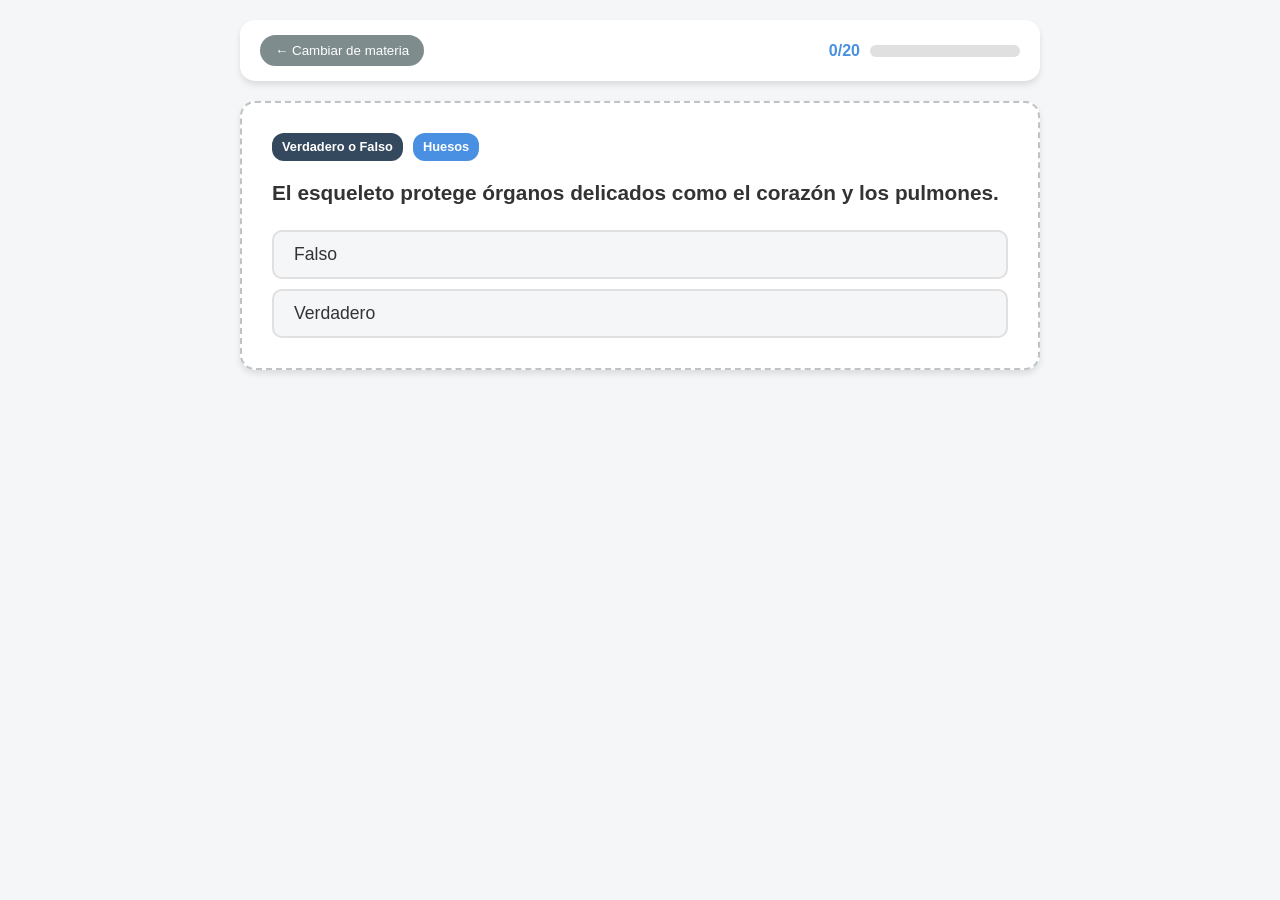
==== index.html @ 334062ec "Add anatomy questions for leg and arm bones" ====
<!DOCTYPE html>
<html lang="es" data-theme="light">
<head>
    <meta charset="UTF-8">
    <meta name="viewport" content="width=device-width, initial-scale=1.0">
    <title>Talleres TOK</title>
    <style>
        :root {
    --bg-color: #f4f6f8;
    --text-color: #333333;
    --card-bg: #ffffff;
    --primary-color: #4a90e2;
    --primary-hover: #357abd;
    --secondary-color: #7f8c8d;
    --secondary-hover: #6c7a7d;
    --correct-color: #2ecc71;
    --correct-bg: #eafaf1;
    --incorrect-color: #e74c3c;
    --incorrect-bg: #fdedec;
    --border-color: #e0e0e0;
    --border-dashed: #bdc3c7;
    --shadow: 0 4px 6px rgba(0,0,0,0.1);
    
    /* Subject Colors */
    --color-science: #27ae60;
    --color-science-bg: #e9f7ef;
    --color-english: #e67e22;
    --color-english-bg: #fdf2e9;
    
    --font-main: 'Comic Sans MS', 'Chalkboard SE', 'Fredoka One', sans-serif;
    --font-heading: 'Comic Sans MS', 'Chalkboard SE', 'Fredoka One', sans-serif;
}

@media (prefers-color-scheme: dark) {
    :root {
        --bg-color: #1e1e1e;
        --text-color: #f4f6f8;
        --card-bg: #2d2d2d;
        --border-color: #444;
        --border-dashed: #666;
        --shadow: 0 4px 6px rgba(0,0,0,0.3);
        --correct-bg: #143321;
        --incorrect-bg: #3b1715;
        --color-science-bg: #163623;
        --color-english-bg: #4a2810;
    }
}

* {
    box-sizing: border-box;
    margin: 0;
    padding: 0;
}

body {
    font-family: var(--font-main);
    background-color: var(--bg-color);
    color: var(--text-color);
    line-height: 1.6;
    display: flex;
    justify-content: center;
    padding: 20px;
    min-height: 100vh;
}

.view {
    display: none;
    width: 100%;
    max-width: 800px;
    animation: fadeIn 0.3s ease-in;
}

.view.active {
    display: block;
}

@keyframes fadeIn {
    from { opacity: 0; transform: translateY(10px); }
    to { opacity: 1; transform: translateY(0); }
}

header {
    text-align: center;
    margin-bottom: 30px;
}

h1 {
    font-family: var(--font-heading);
    color: var(--primary-color);
    font-size: 2.5rem;
    margin-bottom: 10px;
}

/* Selector View */
.subjects-grid {
    display: grid;
    grid-template-columns: repeat(auto-fit, minmax(250px, 1fr));
    gap: 20px;
}

.subject-card {
    background-color: var(--card-bg);
    border-radius: 15px;
    padding: 25px;
    text-align: center;
    box-shadow: var(--shadow);
    cursor: pointer;
    transition: transform 0.2s, box-shadow 0.2s;
    border: 3px solid transparent;
}

.subject-card:hover {
    transform: translateY(-5px);
    box-shadow: 0 8px 15px rgba(0,0,0,0.15);
}

.subject-card.science { border-color: var(--color-science); }
.subject-card.english { border-color: var(--color-english); }

.subject-card h2 { margin-bottom: 10px; }
.subject-card p { color: var(--secondary-color); font-size: 0.9rem; margin-bottom: 15px; }
.subject-card .q-count { font-weight: bold; background: var(--bg-color); padding: 5px 10px; border-radius: 20px; font-size: 0.8rem; }

/* Notebook View */
.notebook-header {
    display: flex;
    flex-wrap: wrap;
    justify-content: space-between;
    align-items: center;
    background-color: var(--card-bg);
    padding: 15px 20px;
    border-radius: 15px;
    margin-bottom: 20px;
    box-shadow: var(--shadow);
}

.btn-secondary {
    background-color: var(--secondary-color);
    color: white;
    border: none;
    padding: 8px 15px;
    border-radius: 20px;
    cursor: pointer;
    font-family: var(--font-main);
    transition: background-color 0.2s;
}

.btn-secondary:hover { background-color: var(--secondary-hover); }

.btn-primary {
    background-color: var(--primary-color);
    color: white;
    border: none;
    padding: 12px 25px;
    border-radius: 25px;
    font-size: 1.1rem;
    cursor: pointer;
    font-family: var(--font-heading);
    transition: background-color 0.2s, transform 0.1s;
    box-shadow: var(--shadow);
}
.btn-primary:hover { background-color: var(--primary-hover); transform: scale(1.05); }
.btn-primary:active { transform: scale(0.95); }
.btn-primary:disabled { opacity: 0.6; cursor: not-allowed; transform: none; }

.progress-container {
    display: flex;
    align-items: center;
    gap: 10px;
}

#progress-text {
    font-weight: bold;
    color: var(--primary-color);
}

.progress-bar-bg {
    width: 150px;
    height: 12px;
    background-color: var(--border-color);
    border-radius: 6px;
    overflow: hidden;
}

.progress-bar-fill {
    height: 100%;
    background-color: var(--primary-color);
    width: 0%;
    transition: width 0.4s ease;
}

/* Question Container */
.question-container {
    background-color: var(--card-bg);
    border-radius: 15px;
    padding: 30px;
    box-shadow: var(--shadow);
    border: 2px dashed var(--border-dashed);
    margin-bottom: 20px;
    position: relative;
}

.question-badges {
    display: flex;
    gap: 10px;
    margin-bottom: 15px;
    flex-wrap: wrap;
}

.badge {
    padding: 4px 10px;
    border-radius: 12px;
    font-size: 0.8rem;
    font-weight: bold;
}

.badge-type { background-color: #34495e; color: white; }
.badge-station { background-color: var(--primary-color); color: white; }
.badge-case { background-color: #9b59b6; color: white; border: 2px solid #8e44ad; }

.question-context {
    background-color: var(--bg-color);
    padding: 15px;
    border-radius: 10px;
    margin-bottom: 15px;
    font-style: italic;
    border-left: 4px solid #9b59b6;
}

.question-prompt {
    font-size: 1.3rem;
    font-weight: bold;
    margin-bottom: 20px;
}

/* Interactions */
.hidden { display: none !important; }

/* True/False & Multiple Choice */
.options-list {
    display: flex;
    flex-direction: column;
    gap: 10px;
}

.option-btn {
    background-color: var(--bg-color);
    border: 2px solid var(--border-color);
    padding: 12px 20px;
    border-radius: 10px;
    font-size: 1.1rem;
    font-family: var(--font-main);
    cursor: pointer;
    text-align: left;
    transition: all 0.2s;
    color: var(--text-color);
}

.option-btn:hover:not(:disabled) {
    border-color: var(--primary-color);
    background-color: var(--primary-color);
    color: white;
}

.option-btn.selected {
    border-color: var(--primary-color);
    background-color: var(--primary-color);
    color: white;
}

.option-btn.correct-reveal {
    background-color: var(--correct-color) !important;
    border-color: var(--correct-color) !important;
    color: white !important;
}

.option-btn.incorrect-reveal {
    background-color: var(--incorrect-color) !important;
    border-color: var(--incorrect-color) !important;
    color: white !important;
}

/* Match Concepts */
.match-container {
    display: flex;
    justify-content: space-between;
    gap: 20px;
    position: relative;
}
.match-svg-overlay {
    position: absolute;
    top: 0;
    left: 0;
    width: 100%;
    height: 100%;
    pointer-events: none;
    z-index: 10;
}
.match-column {
    flex: 1;
    display: flex;
    flex-direction: column;
    gap: 10px;
}
.match-item {
    background-color: var(--bg-color);
    border: 2px solid var(--border-color);
    padding: 12px;
    border-radius: 8px;
    cursor: pointer;
    text-align: center;
    transition: all 0.2s;
    user-select: none;
}
.match-item.selected {
    border-color: var(--primary-color);
    background-color: var(--primary-color);
    color: white;
}
.match-item.matched {
    background-color: var(--correct-bg);
    border-color: var(--correct-color);
    color: var(--text-color);
    opacity: 0.8;
    cursor: default;
}
.match-item.error {
    animation: shake 0.4s;
    background-color: var(--incorrect-bg);
    border-color: var(--incorrect-color);
}

@keyframes shake {
    0% { transform: translateX(0); }
    25% { transform: translateX(-5px); }
    50% { transform: translateX(5px); }
    75% { transform: translateX(-5px); }
    100% { transform: translateX(0); }
}

/* Label Picture */
.label-picture-container {
    position: relative;
    width: 100%;
    margin-bottom: 20px;
}
.label-picture-svg-wrapper {
    position: relative;
    width: 100%;
}
.label-picture-svg-wrapper svg {
    width: 100%;
    height: auto;
    display: block;
}
.label-word-bank {
    display: flex;
    flex-wrap: wrap;
    gap: 10px;
    margin-bottom: 15px;
    justify-content: center;
}
.word-chip {
    background-color: var(--primary-color);
    color: white;
    padding: 5px 15px;
    border-radius: 20px;
    cursor: pointer;
    font-weight: bold;
    user-select: none;
}
.word-chip.selected {
    background-color: #f1c40f;
    color: #333;
}
.word-chip.used {
    opacity: 0.4;
    cursor: default;
    background-color: var(--secondary-color);
}
.dropzone {
    position: absolute;
    background-color: rgba(255, 255, 255, 0.9);
    border: 2px dashed var(--primary-color);
    border-radius: 8px;
    padding: 2px 5px;
    text-align: center;
    min-width: 80px;
    min-height: 30px;
    display: flex;
    align-items: center;
    justify-content: center;
    cursor: pointer;
    font-weight: bold;
    color: var(--text-color);
    transform: translate(-50%, -50%);
    box-shadow: 0 2px 4px rgba(0,0,0,0.2);
}
.dropzone.filled {
    border-style: solid;
    background-color: var(--card-bg);
}
.dropzone.correct {
    border-color: var(--correct-color);
    background-color: var(--correct-bg);
}
.dropzone.incorrect {
    border-color: var(--incorrect-color);
    background-color: var(--incorrect-bg);
}

/* Open Question */
.open-textarea {
    width: 100%;
    height: 100px;
    padding: 15px;
    border-radius: 10px;
    border: 2px solid var(--border-color);
    font-family: var(--font-main);
    font-size: 1rem;
    resize: vertical;
    background-color: var(--bg-color);
    color: var(--text-color);
}
.open-textarea:focus {
    outline: none;
    border-color: var(--primary-color);
}

/* Order Words */
.order-words-container {
    display: flex;
    flex-direction: column;
    gap: 20px;
}
.order-slots-wrap {
    display: flex;
    flex-wrap: wrap;
    gap: 10px;
    padding: 20px;
    background-color: rgba(0,0,0,0.05);
    border-radius: 10px;
    min-height: 80px;
    align-items: center;
}
.order-slot {
    border-bottom: 2px solid var(--text-color);
    min-width: 60px;
    height: 40px;
    display: flex;
    align-items: center;
    justify-content: center;
    padding: 0 10px;
    font-size: 1.2rem;
    font-weight: bold;
    cursor: pointer;
    color: var(--primary-color);
    transition: all 0.2s;
}
.order-slot:hover {
    background-color: rgba(255,255,255,0.5);
    border-radius: 5px;
}
.order-slot.filled {
    border-bottom: 2px solid transparent;
    background-color: var(--primary-color);
    color: white;
    border-radius: 20px;
}
.order-bank-wrap {
    display: flex;
    flex-wrap: wrap;
    gap: 10px;
    justify-content: center;
}
.bank-chip {
    font-size: 1.1rem;
    padding: 8px 15px;
}

/* Solution Area */
.question-footer {
    display: flex;
    flex-direction: column;
    align-items: center;
    gap: 15px;
}
.nav-buttons {
    display: flex;
    flex-direction: row;
    gap: 15px;
    justify-content: center;
    width: 100%;
}

.solution-area {
    width: 100%;
    padding: 20px;
    border-radius: 10px;
    text-align: center;
    animation: fadeIn 0.3s ease-in;
}

.solution-area.correct {
    background-color: var(--correct-bg);
    border: 2px solid var(--correct-color);
}

.solution-area.incorrect {
    background-color: var(--incorrect-bg);
    border: 2px solid var(--incorrect-color);
}

.solution-area.neutral {
    background-color: var(--bg-color);
    border: 2px solid var(--primary-color);
}

.solution-status {
    font-size: 1.5rem;
    font-weight: bold;
    margin-bottom: 10px;
}
.solution-status.status-correct { color: var(--correct-color); }
.solution-status.status-incorrect { color: var(--incorrect-color); }
.solution-status.status-neutral { color: var(--primary-color); }

/* Diploma */
#view-diploma {
    position: relative;
    overflow: hidden;
}
#confetti-canvas {
    position: fixed;
    top: 0;
    left: 0;
    width: 100%;
    height: 100%;
    pointer-events: none;
    z-index: 10;
}
.diploma-card {
    background-color: var(--card-bg);
    border: 8px solid var(--primary-color);
    border-radius: 20px;
    padding: 40px;
    text-align: center;
    box-shadow: var(--shadow);
    position: relative;
    z-index: 20;
}
.diploma-certificate {
    background-color: var(--bg-color);
    border: 2px dashed var(--border-dashed);
    padding: 30px;
    margin: 30px 0;
    border-radius: 10px;
    position: relative;
}
.input-group {
    margin: 20px 0;
}
.input-group label {
    display: block;
    margin-bottom: 10px;
    font-weight: bold;
}
.input-group input {
    font-family: 'Comic Sans MS', cursive;
    font-size: 1.5rem;
    text-align: center;
    border: none;
    border-bottom: 2px solid var(--primary-color);
    background: transparent;
    color: var(--text-color);
    width: 80%;
    outline: none;
}
.stamp {
    position: absolute;
    bottom: -15px;
    right: -15px;
    width: 80px;
    height: 80px;
    background-color: #e74c3c;
    color: white;
    border-radius: 50%;
    display: flex;
    align-items: center;
    justify-content: center;
    font-weight: bold;
    font-size: 1.5rem;
    transform: rotate(-15deg);
    border: 4px dashed white;
    box-shadow: 2px 2px 5px rgba(0,0,0,0.2);
}

    </style>
</head>
<body>
    <!-- Selector de materia -->
    <div id="view-selector" class="view active">
        <header>
            <h1>Talleres TOK</h1>
            <p>¡Elige una aventura para repasar!</p>
        </header>
        <main class="subjects-grid" id="subjects-container">
            <!-- Renderizado dinámicamente -->
        </main>
    </div>

    <!-- Cuaderno de preguntas -->
    <div id="view-notebook" class="view hidden">
        <header class="notebook-header">
            <button id="btn-back" class="btn-secondary">← Cambiar de materia</button>
            <div class="progress-container">
                <span id="progress-text">0/0</span>
                <div class="progress-bar-bg">
                    <div id="progress-bar-fill" class="progress-bar-fill"></div>
                </div>
            </div>
        </header>
        <main id="question-container" class="question-container">
            <!-- La pregunta actual se renderiza aquí -->
        </main>
        <footer id="question-footer" class="question-footer">
            <button id="btn-solution" class="btn-primary hidden">Ver solución</button>
            <div id="solution-area" class="solution-area hidden"></div>
            <div class="nav-buttons">
                <button id="btn-prev" class="btn-primary hidden">← Atrás</button>
                <button id="btn-next" class="btn-primary hidden">Siguiente pregunta →</button>
            </div>
        </footer>
    </div>

    <!-- Diploma Final -->
    <div id="view-diploma" class="view hidden">
        <canvas id="confetti-canvas"></canvas>
        <div class="diploma-card">
            <h1 id="diploma-title">¡Misión Cumplida!</h1>
            <p id="diploma-text">Has completado todas las preguntas de esta materia.</p>
            <div class="diploma-certificate">
                <h2 id="diploma-subject">Materia</h2>
                <div class="input-group">
                    <label id="diploma-name-label" for="student-name">Nombre del explorador/a:</label>
                    <input type="text" id="student-name" placeholder="Escribe tu nombre aquí">
                </div>
                <div class="stamp">
                    <span>TOK</span>
                </div>
            </div>
            <button id="btn-back-diploma" class="btn-secondary">← Cambiar de materia</button>
        </div>
    </div>

    <script>
        const QUESTIONS_ALL = [
  {
    "id": "sci_1",
    "subject": "science",
    "station": "Huesos",
    "type": "true_false",
    "context": "Camilo se cayó de su bicicleta, pero gracias a que usaba casco, protegió su cabeza. Su médico le dijo que dentro de la cabeza hay un conjunto de huesos muy importantes.",
    "prompt": "El cráneo es la parte del esqueleto que protege el cerebro.",
    "options": [
      "Verdadero",
      "Falso"
    ],
    "correctAnswer": "Verdadero",
    "explain": "El cráneo es como una caja dura formada por huesos planos que cuida nuestro cerebro."
  },
  {
    "id": "sci_2",
    "subject": "science",
    "station": "Huesos",
    "type": "true_false",
    "context": null,
    "prompt": "El esqueleto de un niño de 7 años es muy blando y no tiene huesos.",
    "options": [
      "Verdadero",
      "Falso"
    ],
    "correctAnswer": "Falso",
    "explain": "Todos tenemos un esqueleto formado por muchos huesos, ¡incluso desde que nacemos!"
  },
  {
    "id": "sci_3",
    "subject": "science",
    "station": "Articulaciones",
    "type": "multiple",
    "context": "Laura está bailando ballet. Levanta sus brazos y dobla sus rodillas con mucha facilidad para dar un gran salto.",
    "prompt": "¿Qué partes del cuerpo le permiten a Laura doblar sus rodillas y codos?",
    "options": [
      "Los músculos",
      "Las articulaciones",
      "El cráneo"
    ],
    "correctAnswer": "Las articulaciones",
    "explain": "Las articulaciones son las zonas donde se unen los huesos y nos permiten doblar partes del cuerpo."
  },
  {
    "id": "sci_4",
    "subject": "science",
    "station": "Músculos",
    "type": "multiple",
    "context": null,
    "prompt": "¿Qué son los músculos?",
    "options": [
      "Partes duras y rígidas que sostienen el cuerpo",
      "Órganos blandos y elásticos que se contraen y relajan para mover el cuerpo",
      "Líquidos que viajan por nuestras venas"
    ],
    "correctAnswer": "Órganos blandos y elásticos que se contraen y relajan para mover el cuerpo",
    "explain": "Los músculos son como bandas elásticas que jalan los huesos para que podamos movernos."
  },
  {
    "id": "sci_5",
    "subject": "science",
    "station": "Músculos",
    "type": "true_false",
    "context": "Andrés está sonriendo porque es su cumpleaños. Su profesora le dice que está usando muchos músculos al sonreír.",
    "prompt": "No tenemos músculos en la cara, solo tenemos huesos.",
    "options": [
      "Verdadero",
      "Falso"
    ],
    "correctAnswer": "Falso",
    "explain": "¡Tenemos muchos músculos en la cara! Nos permiten sonreír, masticar, guiñar un ojo y hacer muecas."
  },
  {
    "id": "sci_6",
    "subject": "science",
    "station": "Huesos",
    "type": "multiple",
    "context": "Para el desayuno, Sofía toma un gran vaso de leche y come un poco de queso. Su mamá le dice que esto es excelente para crecer.",
    "prompt": "¿Qué mineral que está en la leche y el queso ayuda a mantener los huesos fuertes y duros?",
    "options": [
      "El hierro",
      "El calcio",
      "El azúcar"
    ],
    "correctAnswer": "El calcio",
    "explain": "El calcio es un mineral esencial que hace que nuestros huesos sean duros y resistentes."
  },
  {
    "id": "sci_7",
    "subject": "science",
    "station": "Articulaciones",
    "type": "match",
    "context": null,
    "prompt": "Relaciona cada tipo de articulación con su movimiento.",
    "pairs": [
      {
        "id": "p1",
        "left": "Articulaciones móviles",
        "right": "Permiten mucho movimiento (hombro, rodilla)"
      },
      {
        "id": "p2",
        "left": "Articulaciones semimóviles",
        "right": "Permiten poco movimiento (columna vertebral)"
      },
      {
        "id": "p3",
        "left": "Articulaciones fijas",
        "right": "No permiten ningún movimiento (cráneo)"
      }
    ],
    "explain": "Hay 3 tipos de articulaciones: las móviles se mueven mucho, las semimóviles un poco, y las fijas nada."
  },
  {
    "id": "sci_8",
    "subject": "science",
    "station": "Huesos",
    "type": "open",
    "context": "Imagina que el cuerpo humano no tuviera huesos, ¡como si fueras una lombriz gigante!",
    "prompt": "¿Qué nos pasaría si no tuviéramos un sistema óseo (esqueleto)?",
    "explain": "No podríamos sostenernos de pie, no podríamos caminar ni correr, y seríamos como una masa blanda en el suelo. Además, nuestros órganos (como el corazón y cerebro) estarían desprotegidos."
  },
  {
    "id": "sci_9",
    "subject": "science",
    "station": "Músculos",
    "type": "match",
    "context": null,
    "prompt": "Une el tipo de movimiento con su definición.",
    "pairs": [
      {
        "id": "m1",
        "left": "Movimiento voluntario",
        "right": "Se mueve cuando tú decides hacerlo (ej. patear un balón)"
      },
      {
        "id": "m2",
        "left": "Movimiento involuntario",
        "right": "Se mueve solo, sin que tú lo pienses (ej. el corazón latiendo)"
      }
    ],
    "explain": "Controlamos los movimientos voluntarios (como correr), pero nuestro cuerpo controla los involuntarios automáticamente (como la digestión)."
  },
  {
    "id": "sci_10",
    "subject": "science",
    "station": "Anatomía",
    "type": "label",
    "context": "El profesor de ciencias le dio a Mateo un mapa del esqueleto para estudiar.",
    "prompt": "Etiqueta las partes importantes del cuerpo.",
    "svg": "<svg viewBox=\"0 0 200 300\" xmlns=\"http://www.w3.org/2000/svg\" style=\"background:#fff; border-radius:10px; max-height:400px; display:block; margin:auto;\">\n      <!-- Skull -->\n      <path d=\"M 100 20 C 70 20, 70 60, 85 70 C 85 85, 115 85, 115 70 C 130 60, 130 20, 100 20 Z\" fill=\"#ecf0f1\" stroke=\"#bdc3c7\" stroke-width=\"3\"/>\n      <!-- Eyes & nose -->\n      <circle cx=\"90\" cy=\"50\" r=\"6\" fill=\"#34495e\"/>\n      <circle cx=\"110\" cy=\"50\" r=\"6\" fill=\"#34495e\"/>\n      <path d=\"M 100 60 L 98 65 L 102 65 Z\" fill=\"#34495e\"/>\n      <!-- Smile -->\n      <path d=\"M 90 75 Q 100 80 110 75\" stroke=\"#34495e\" stroke-width=\"2\" fill=\"none\"/>\n      \n      <!-- Spine -->\n      <line x1=\"100\" y1=\"85\" x2=\"100\" y2=\"160\" stroke=\"#ecf0f1\" stroke-width=\"8\" stroke-linecap=\"round\"/>\n      \n      <!-- Ribs -->\n      <path d=\"M 100 100 C 70 100, 60 115, 60 125 C 60 130, 80 135, 100 130\" stroke=\"#ecf0f1\" stroke-width=\"5\" fill=\"none\" stroke-linecap=\"round\"/>\n      <path d=\"M 100 100 C 130 100, 140 115, 140 125 C 140 130, 120 135, 100 130\" stroke=\"#ecf0f1\" stroke-width=\"5\" fill=\"none\" stroke-linecap=\"round\"/>\n      <path d=\"M 100 115 C 75 115, 65 125, 65 135 C 65 140, 80 145, 100 140\" stroke=\"#ecf0f1\" stroke-width=\"5\" fill=\"none\" stroke-linecap=\"round\"/>\n      <path d=\"M 100 115 C 125 115, 135 125, 135 135 C 135 140, 120 145, 100 140\" stroke=\"#ecf0f1\" stroke-width=\"5\" fill=\"none\" stroke-linecap=\"round\"/>\n      \n      <!-- Pelvis -->\n      <path d=\"M 85 160 C 70 160, 70 180, 85 180 L 115 180 C 130 180, 130 160, 115 160 Z\" fill=\"#ecf0f1\" stroke=\"#bdc3c7\" stroke-width=\"3\"/>\n      \n      <!-- Left Arm -->\n      <circle cx=\"75\" cy=\"95\" r=\"7\" fill=\"#ecf0f1\"/> \n      <line x1=\"75\" y1=\"95\" x2=\"40\" y2=\"130\" stroke=\"#ecf0f1\" stroke-width=\"6\" stroke-linecap=\"round\"/> \n      <circle cx=\"40\" cy=\"130\" r=\"5\" fill=\"#ecf0f1\"/> \n      <line x1=\"40\" y1=\"130\" x2=\"30\" y2=\"170\" stroke=\"#ecf0f1\" stroke-width=\"5\" stroke-linecap=\"round\"/> \n      <circle cx=\"30\" cy=\"170\" r=\"4\" fill=\"#ecf0f1\"/> \n      <path d=\"M 30 170 L 20 185 M 30 170 L 30 188 M 30 170 L 40 185\" stroke=\"#ecf0f1\" stroke-width=\"3\" stroke-linecap=\"round\"/> \n\n      <!-- Right Arm -->\n      <circle cx=\"125\" cy=\"95\" r=\"7\" fill=\"#ecf0f1\"/>\n      <line x1=\"125\" y1=\"95\" x2=\"160\" y2=\"130\" stroke=\"#ecf0f1\" stroke-width=\"6\" stroke-linecap=\"round\"/>\n      <circle cx=\"160\" cy=\"130\" r=\"5\" fill=\"#ecf0f1\"/>\n      <line x1=\"160\" y1=\"130\" x2=\"170\" y2=\"170\" stroke=\"#ecf0f1\" stroke-width=\"5\" stroke-linecap=\"round\"/>\n      <circle cx=\"170\" cy=\"170\" r=\"4\" fill=\"#ecf0f1\"/>\n      <path d=\"M 170 170 L 160 185 M 170 170 L 170 188 M 170 170 L 180 185\" stroke=\"#ecf0f1\" stroke-width=\"3\" stroke-linecap=\"round\"/>\n      \n      <!-- Left Leg -->\n      <circle cx=\"90\" cy=\"175\" r=\"8\" fill=\"#ecf0f1\"/>\n      <line x1=\"90\" y1=\"175\" x2=\"70\" y2=\"230\" stroke=\"#ecf0f1\" stroke-width=\"8\" stroke-linecap=\"round\"/> \n      <circle cx=\"70\" cy=\"230\" r=\"7\" fill=\"#ecf0f1\"/> \n      <line x1=\"70\" y1=\"230\" x2=\"60\" y2=\"280\" stroke=\"#ecf0f1\" stroke-width=\"6\" stroke-linecap=\"round\"/>\n      <path d=\"M 60 280 L 40 285\" stroke=\"#ecf0f1\" stroke-width=\"8\" stroke-linecap=\"round\"/> \n      \n      <!-- Right Leg -->\n      <circle cx=\"110\" cy=\"175\" r=\"8\" fill=\"#ecf0f1\"/>\n      <line x1=\"110\" y1=\"175\" x2=\"130\" y2=\"230\" stroke=\"#ecf0f1\" stroke-width=\"8\" stroke-linecap=\"round\"/>\n      <circle cx=\"130\" cy=\"230\" r=\"7\" fill=\"#ecf0f1\"/>\n      <line x1=\"130\" y1=\"230\" x2=\"140\" y2=\"280\" stroke=\"#ecf0f1\" stroke-width=\"6\" stroke-linecap=\"round\"/>\n      <path d=\"M 140 280 L 160 285\" stroke=\"#ecf0f1\" stroke-width=\"8\" stroke-linecap=\"round\"/>\n\n      <!-- Pointers -->\n      <circle cx=\"100\" cy=\"35\" r=\"4\" fill=\"#e74c3c\"/>\n      <line x1=\"100\" y1=\"35\" x2=\"50\" y2=\"40\" stroke=\"#e74c3c\" stroke-width=\"2\" stroke-dasharray=\"4\"/>\n      \n      <circle cx=\"55\" cy=\"115\" r=\"4\" fill=\"#e74c3c\"/>\n      <line x1=\"55\" y1=\"115\" x2=\"40\" y2=\"95\" stroke=\"#e74c3c\" stroke-width=\"2\" stroke-dasharray=\"4\"/>\n      \n      <circle cx=\"120\" cy=\"205\" r=\"4\" fill=\"#e74c3c\"/>\n      <line x1=\"120\" y1=\"205\" x2=\"170\" y2=\"205\" stroke=\"#e74c3c\" stroke-width=\"2\" stroke-dasharray=\"4\"/>\n    </svg>",
    "labels": [
      {
        "word": "Cráneo",
        "x": 25,
        "y": 13.3
      },
      {
        "word": "Brazo",
        "x": 20,
        "y": 31.6
      },
      {
        "word": "Pierna",
        "x": 85,
        "y": 68.3
      }
    ],
    "explain": "El cráneo está en la cabeza, el brazo sale del hombro, y la pierna soporta nuestro peso al caminar."
  },
  {
    "id": "sci_11",
    "subject": "science",
    "station": "Músculos",
    "type": "true_false",
    "context": null,
    "prompt": "Los músculos no necesitan descansar, puedes correr por días sin detenerte.",
    "options": [
      "Verdadero",
      "Falso"
    ],
    "correctAnswer": "Falso",
    "explain": "¡Falso! Los músculos se cansan y necesitan descanso y buen alimento para recuperarse."
  },
  {
    "id": "sci_12",
    "subject": "science",
    "station": "Músculos",
    "type": "multiple",
    "context": "Cuando levantas una caja pesada, sientes que tu brazo se pone duro y fuerte.",
    "prompt": "¿Qué le pasa a tu músculo (el bíceps) cuando doblas el brazo para levantar algo?",
    "options": [
      "Se rompe",
      "Se relaja y se alarga",
      "Se contrae y se hace más corto y grueso"
    ],
    "correctAnswer": "Se contrae y se hace más corto y grueso",
    "explain": "Para hacer fuerza, el músculo se contrae (se acorta y se infla), jalando el hueso."
  },
  {
    "id": "sci_13",
    "subject": "science",
    "station": "Cuidado",
    "type": "multiple",
    "context": "Tomás quiere tener huesos y músculos muy fuertes para jugar al fútbol.",
    "prompt": "¿Cuál de estos hábitos NO ayuda a cuidar sus músculos y huesos?",
    "options": [
      "Hacer ejercicio regularmente",
      "Dormir pocas horas y comer muchos dulces",
      "Mantener una buena postura al sentarse"
    ],
    "correctAnswer": "Dormir pocas horas y comer muchos dulces",
    "explain": "Para cuidarnos, necesitamos dormir bien, comer sano, hacer ejercicio y tener buena postura."
  },
  {
    "id": "sci_14",
    "subject": "science",
    "station": "Huesos",
    "type": "true_false",
    "context": null,
    "prompt": "El esqueleto protege órganos delicados como el corazón y los pulmones.",
    "options": [
      "Verdadero",
      "Falso"
    ],
    "correctAnswer": "Verdadero",
    "explain": "Las costillas actúan como un escudo protector para el corazón y los pulmones."
  },
  {
    "id": "sci_15",
    "subject": "science",
    "station": "Músculos",
    "type": "true_false",
    "context": "Diana está respirando mientras duerme pacíficamente en su cama.",
    "prompt": "La respiración es un movimiento involuntario controlado por músculos que se mueven solos.",
    "options": [
      "Verdadero",
      "Falso"
    ],
    "correctAnswer": "Verdadero",
    "explain": "Respirar y el latido del corazón son movimientos involuntarios; suceden sin que lo pienses."
  },
  {
    "id": "sci_16",
    "subject": "science",
    "station": "Huesos",
    "type": "multiple",
    "context": null,
    "prompt": "¿Cómo se llama el conjunto de todos los huesos del cuerpo?",
    "options": [
      "Sistema Muscular",
      "El cráneo",
      "Sistema Óseo o Esqueleto"
    ],
    "correctAnswer": "Sistema Óseo o Esqueleto",
    "explain": "El conjunto de todos los huesos se llama Sistema Óseo."
  },
  {
    "id": "sci_17",
    "subject": "science",
    "station": "Articulaciones",
    "type": "multiple",
    "context": "María intentó doblar su brazo al revés pero no pudo.",
    "prompt": "¿Por qué el codo solo se dobla hacia un lado?",
    "options": [
      "Porque no tiene huesos",
      "Porque la articulación del codo es como una bisagra que limita el movimiento",
      "Porque los músculos están dormidos"
    ],
    "correctAnswer": "Porque la articulación del codo es como una bisagra que limita el movimiento",
    "explain": "Algunas articulaciones, como el codo y la rodilla, funcionan como bisagras que solo abren y cierran en una dirección."
  },
  {
    "id": "sci_18",
    "subject": "science",
    "station": "Músculos",
    "type": "open",
    "context": "Después de hacer mucho ejercicio en clase de educación física, los niños sintieron dolor en las piernas.",
    "prompt": "¿Qué deben hacer para que sus músculos se recuperen?",
    "explain": "Deben descansar, tomar mucha agua, estirar suavemente y comer alimentos nutritivos."
  },
  {
    "id": "sci_19",
    "subject": "science",
    "station": "Anatomía",
    "type": "match",
    "context": null,
    "prompt": "Une el hueso con la parte del cuerpo donde se encuentra.",
    "pairs": [
      {
        "id": "h1",
        "left": "Cráneo",
        "right": "Cabeza"
      },
      {
        "id": "h2",
        "left": "Costillas",
        "right": "Pecho/Tórax"
      },
      {
        "id": "h3",
        "left": "Fémur",
        "right": "Pierna"
      }
    ],
    "explain": "El cráneo está en la cabeza, las costillas en el pecho, y el fémur es el hueso largo de la pierna."
  },
  {
    "id": "sci_20",
    "subject": "science",
    "station": "Músculos",
    "type": "true_false",
    "context": null,
    "prompt": "Para que un hueso se mueva, un músculo tiene que jalarlo.",
    "options": [
      "Verdadero",
      "Falso"
    ],
    "correctAnswer": "Verdadero",
    "explain": "¡Exacto! Los músculos tiran de los huesos para moverlos, pero nunca los empujan."
  },
  {
    "id": "sci_add_1",
    "subject": "science",
    "station": "Huesos",
    "type": "multiple",
    "context": "El cráneo es como un rompecabezas formado por varios huesos que se unen fuertemente para proteger nuestro cerebro.",
    "prompt": "¿Cuáles de los siguientes son huesos que forman el cráneo?",
    "options": [
      "Temporal, occipital, parietal, frontal y esfenoides.",
      "Fémur, tibia, peroné y húmero.",
      "Costillas, esternón, vértebras y clavícula."
    ],
    "correctAnswer": "Temporal, occipital, parietal, frontal y esfenoides.",
    "explain": "¡Muy bien! Estos huesos tienen nombres especiales y juntos forman la resistente bóveda de la cabeza."
  },
  {
    "id": "sci_add_2",
    "subject": "science",
    "station": "Huesos",
    "type": "multiple",
    "context": "El cuerpo humano tiene huesos de muchos tamaños. ¡Hay uno que es tan pequeño como un granito de arroz y está súper escondido!",
    "prompt": "¿Cuál es el hueso más pequeño del cuerpo humano y dónde se encuentra?",
    "options": [
      "El estribo, que está dentro del oído.",
      "La falange, que está en la punta del dedo.",
      "La rótula, que está en la rodilla."
    ],
    "correctAnswer": "El estribo, que está dentro del oído.",
    "explain": "¡Correcto! El estribo está en el oído medio y ayuda a que podamos escuchar los sonidos. Mide solo unos 3 milímetros."
  },
  {
    "id": "sci_add_3",
    "subject": "science",
    "station": "Cartílagos",
    "type": "multiple",
    "context": "Tócate la punta de la nariz o la parte de arriba de tu oreja. Verás que son flexibles y se pueden doblar un poco, no son tan duros como el hueso de tu brazo.",
    "prompt": "¿Qué nombre recibe este material flexible del que están hechas la nariz y las orejas?",
    "options": [
      "Cartílago",
      "Hueso blando",
      "Músculo elástico"
    ],
    "correctAnswer": "Cartílago",
    "explain": "El cartílago es un tejido muy resistente pero flexible. También está en nuestras articulaciones para que los huesos no raspen entre sí."
  },
  {
    "id": "sci_add_4",
    "subject": "science",
    "station": "Huesos",
    "type": "true_false",
    "context": "Cuando nacemos somos muy pequeñitos, pero tenemos muchísimos huesos (cerca de 300).",
    "prompt": "A medida que crecemos para ser adultos, algunos huesos se unen, por lo que un adulto termina teniendo menos huesos (solo 206).",
    "options": [
      "Verdadero",
      "Falso"
    ],
    "correctAnswer": "Verdadero",
    "explain": "¡Verdadero! Los bebés tienen muchos huesitos separados por cartílago que luego se fusionan (se pegan) mientras crecemos."
  },
  {
    "id": "sci_add_5",
    "subject": "science",
    "station": "Huesos",
    "type": "multiple",
    "context": "En nuestra pierna, debajo de la rodilla, tenemos dos huesos largos que trabajan en equipo.",
    "prompt": "¿Cómo se llaman estos dos huesos y cómo están ubicados?",
    "options": [
      "La tibia es el hueso interno (la canilla) y el peroné es el externo.",
      "El fémur es el hueso interno y el radio es el externo.",
      "El húmero es el hueso interno y la costilla es el externo."
    ],
    "correctAnswer": "La tibia es el hueso interno (la canilla) y el peroné es el externo.",
    "explain": "¡Muy bien! La tibia es el hueso más grueso que puedes sentir en la parte de adelante de tu pierna (canilla)."
  },
  {
    "id": "sci_add_6",
    "subject": "science",
    "station": "Huesos",
    "type": "multiple",
    "context": "En nuestro antebrazo, entre el codo y la muñeca, también tenemos dos huesos que nos permiten girar la mano.",
    "prompt": "¿Cómo podemos saber cuál es el radio y cuál es el cúbito (o ulna)?",
    "options": [
      "El radio está del lado del dedo pulgar y el cúbito está del lado del dedo meñique.",
      "El radio está cerca del hombro y el cúbito está en la espalda.",
      "El radio es el hueso más pequeño del pie y el cúbito es el más grande."
    ],
    "correctAnswer": "El radio está del lado del dedo pulgar y el cúbito está del lado del dedo meñique.",
    "explain": "¡Exacto! Un truco muy divertido para recordarlo es imaginar que tu dedo pulgar es la 'antena' de un radio."
  },
  {
    "id": "sci_21",
    "subject": "science",
    "station": "Músculos",
    "type": "label",
    "context": "El entrenador de atletismo le mostró a Susana un dibujo para explicarle qué músculos usa al correr.",
    "prompt": "Etiqueta los músculos en el dibujo.",
    "svg": "<svg viewBox=\"0 0 200 300\" xmlns=\"http://www.w3.org/2000/svg\" style=\"background:#fff; border-radius:10px; max-height:400px; display:block; margin:auto;\">\n      <!-- Runner Profile -->\n      <!-- Head -->\n      <circle cx=\"120\" cy=\"40\" r=\"20\" fill=\"#f5cba7\"/>\n      <path d=\"M 110 20 C 130 10, 150 30, 130 50 Z\" fill=\"#2c3e50\"/>\n\n      <!-- Torso (Showing abs area) -->\n      <path d=\"M 110 60 C 130 60, 140 100, 130 130 C 100 130, 90 100, 100 60 Z\" fill=\"#f5cba7\"/>\n      <!-- Abs details -->\n      <rect x=\"110\" y=\"80\" width=\"12\" height=\"8\" rx=\"2\" fill=\"#e67e22\" opacity=\"0.5\"/>\n      <rect x=\"110\" y=\"90\" width=\"12\" height=\"8\" rx=\"2\" fill=\"#e67e22\" opacity=\"0.5\"/>\n      <rect x=\"110\" y=\"100\" width=\"12\" height=\"8\" rx=\"2\" fill=\"#e67e22\" opacity=\"0.5\"/>\n      <rect x=\"110\" y=\"110\" width=\"12\" height=\"8\" rx=\"2\" fill=\"#e67e22\" opacity=\"0.5\"/>\n\n      <!-- Left Arm (Front) showing biceps -->\n      <path d=\"M 105 65 C 100 90, 80 110, 80 110 L 65 95 C 80 80, 85 70, 105 65\" fill=\"#e67e22\"/>\n      <!-- Biceps highlight -->\n      <path d=\"M 85 75 C 95 85, 100 100, 90 105 Z\" fill=\"#d35400\"/>\n      <!-- Lower arm -->\n      <line x1=\"72\" y1=\"102\" x2=\"60\" y2=\"70\" stroke=\"#f5cba7\" stroke-width=\"12\" stroke-linecap=\"round\"/>\n      <circle cx=\"58\" cy=\"65\" r=\"8\" fill=\"#f5cba7\"/>\n      \n      <!-- Right Arm (Back) -->\n      <line x1=\"125\" y1=\"65\" x2=\"150\" y2=\"100\" stroke=\"#e67e22\" stroke-width=\"14\" stroke-linecap=\"round\"/>\n      <line x1=\"150\" y1=\"100\" x2=\"160\" y2=\"130\" stroke=\"#f5cba7\" stroke-width=\"12\" stroke-linecap=\"round\"/>\n      \n      <!-- Shorts -->\n      <path d=\"M 100 120 C 130 120, 140 140, 130 160 L 95 160 Z\" fill=\"#34495e\"/>\n      \n      <!-- Right Leg (Back) -->\n      <line x1=\"110\" y1=\"150\" x2=\"80\" y2=\"200\" stroke=\"#e67e22\" stroke-width=\"16\" stroke-linecap=\"round\"/>\n      <line x1=\"80\" y1=\"200\" x2=\"110\" y2=\"240\" stroke=\"#f5cba7\" stroke-width=\"14\" stroke-linecap=\"round\"/>\n      \n      <!-- Left Leg (Front) showing calf (gemelo) -->\n      <line x1=\"120\" y1=\"150\" x2=\"145\" y2=\"200\" stroke=\"#e67e22\" stroke-width=\"18\" stroke-linecap=\"round\"/>\n      <path d=\"M 135 200 C 120 220, 120 250, 135 270 L 150 270 C 160 250, 160 220, 150 200 Z\" fill=\"#f5cba7\"/>\n      <path d=\"M 140 210 C 130 230, 130 240, 145 250 Z\" fill=\"#d35400\"/>\n      <path d=\"M 135 270 L 160 270 L 165 285 L 130 285 Z\" fill=\"#e74c3c\"/>\n\n      <!-- Pointers -->\n      <!-- Bíceps -->\n      <circle cx=\"90\" cy=\"90\" r=\"4\" fill=\"#e74c3c\"/>\n      <line x1=\"90\" y1=\"90\" x2=\"40\" y2=\"90\" stroke=\"#e74c3c\" stroke-width=\"2\" stroke-dasharray=\"4\"/>\n      \n      <!-- Abdominal -->\n      <circle cx=\"115\" cy=\"100\" r=\"4\" fill=\"#e74c3c\"/>\n      <line x1=\"115\" y1=\"100\" x2=\"175\" y2=\"100\" stroke=\"#e74c3c\" stroke-width=\"2\" stroke-dasharray=\"4\"/>\n      \n      <!-- Gemelo -->\n      <circle cx=\"135\" cy=\"230\" r=\"4\" fill=\"#e74c3c\"/>\n      <line x1=\"135\" y1=\"230\" x2=\"70\" y2=\"230\" stroke=\"#e74c3c\" stroke-width=\"2\" stroke-dasharray=\"4\"/>\n    </svg>",
    "labels": [
      {
        "word": "Bíceps",
        "x": 20,
        "y": 30
      },
      {
        "word": "Abdominal",
        "x": 87.5,
        "y": 33.3
      },
      {
        "word": "Gemelo",
        "x": 35,
        "y": 76.6
      }
    ],
    "explain": "El bíceps está en el brazo, los abdominales en el vientre y los gemelos en la parte baja de la pierna."
  },
  {
    "id": "sci_22",
    "subject": "science",
    "station": "Articulaciones",
    "type": "true_false",
    "context": null,
    "prompt": "La rodilla es una articulación fija que no se puede mover.",
    "options": [
      "Verdadero",
      "Falso"
    ],
    "correctAnswer": "Falso",
    "explain": "La rodilla es una articulación móvil muy importante para caminar y saltar."
  },
  {
    "id": "sci_23",
    "subject": "science",
    "station": "Huesos",
    "type": "multiple",
    "context": "El doctor le tomó una radiografía a Lucas porque se lastimó jugando.",
    "prompt": "¿De qué color se ven los huesos en una radiografía?",
    "options": [
      "Negros",
      "Blancos",
      "Rojos"
    ],
    "correctAnswer": "Blancos",
    "explain": "En las radiografías, los materiales densos como los huesos bloquean los rayos y se ven de color blanco."
  },
  {
    "id": "sci_24",
    "subject": "science",
    "station": "Músculos",
    "type": "match",
    "context": null,
    "prompt": "Relaciona el músculo con su ubicación.",
    "pairs": [
      {
        "id": "m3",
        "left": "Pectorales",
        "right": "Pecho"
      },
      {
        "id": "m4",
        "left": "Glúteos",
        "right": "Parte trasera / Cola"
      },
      {
        "id": "m5",
        "left": "Bíceps",
        "right": "Brazo"
      }
    ],
    "explain": "Los pectorales están en el pecho, los glúteos atrás, y los bíceps en los brazos."
  },
  {
    "id": "sci_25",
    "subject": "science",
    "station": "Huesos",
    "type": "open",
    "context": "Un bebé recién nacido parece muy blandito.",
    "prompt": "¿Crees que los bebés tienen más o menos huesos que los adultos? ¿Por qué?",
    "explain": "Los bebés tienen más piezas óseas (alrededor de 300) que se van fusionando a medida que crecen, hasta llegar a 206 en un adulto."
  },
  {
    "id": "sci_26",
    "subject": "science",
    "station": "Anatomía",
    "type": "true_false",
    "context": null,
    "prompt": "El calcio hace que nuestros huesos sean débiles y se rompan fácil.",
    "options": [
      "Verdadero",
      "Falso"
    ],
    "correctAnswer": "Falso",
    "explain": "Al contrario, el calcio es el mineral que hace a los huesos duros y resistentes."
  },
  {
    "id": "sci_27",
    "subject": "science",
    "station": "Músculos",
    "type": "multiple",
    "context": "Cuando hacemos ejercicio sudamos y nuestro corazón late rápido.",
    "prompt": "¿El corazón es un hueso o un músculo?",
    "options": [
      "Es un hueso",
      "Es un músculo",
      "Es una articulación"
    ],
    "correctAnswer": "Es un músculo",
    "explain": "El corazón es un músculo muy especial que late sin parar para bombear sangre."
  },
  {
    "id": "sci_28",
    "subject": "science",
    "station": "Huesos",
    "type": "multiple",
    "context": null,
    "prompt": "¿Qué parte del esqueleto protege la médula espinal (los nervios de la espalda)?",
    "options": [
      "El cráneo",
      "La columna vertebral",
      "Las costillas"
    ],
    "correctAnswer": "La columna vertebral",
    "explain": "La columna vertebral es una torre de huesitos que protege la médula espinal y nos permite mantenernos derechos."
  },
  {
    "id": "sci_29",
    "subject": "science",
    "station": "Cuidado",
    "type": "true_false",
    "context": "Juan se sienta encorvado frente a la computadora todo el día.",
    "prompt": "Tener una mala postura al sentarse puede lastimar la columna vertebral.",
    "options": [
      "Verdadero",
      "Falso"
    ],
    "correctAnswer": "Verdadero",
    "explain": "Es importante sentarse derecho para que nuestra columna no se deforme ni nos duela la espalda."
  },
  {
    "id": "sci_30",
    "subject": "science",
    "station": "Articulaciones",
    "type": "match",
    "context": null,
    "prompt": "Une cada parte del cuerpo con el tipo de articulación que tiene.",
    "pairs": [
      {
        "id": "a1",
        "left": "Hombro",
        "right": "Móvil (mucho movimiento)"
      },
      {
        "id": "a2",
        "left": "Cráneo",
        "right": "Fija (ningún movimiento)"
      },
      {
        "id": "a3",
        "left": "Columna",
        "right": "Semimóvil (poco movimiento)"
      }
    ],
    "explain": "El hombro puede girar mucho, la columna se dobla un poco, y el cráneo no se mueve."
  },
  {
    "id": "sci_31",
    "subject": "science",
    "station": "Músculos",
    "type": "open",
    "context": "Si cierras los ojos muy fuerte y luego sonríes...",
    "prompt": "¿Qué órganos estás usando en tu cara para hacer estas expresiones?",
    "explain": "Estás usando los músculos de la cara (músculos faciales), que nos permiten hacer toda clase de gestos."
  },
  {
    "id": "sci_32",
    "subject": "science",
    "station": "Huesos",
    "type": "true_false",
    "context": null,
    "prompt": "Los huesos están vivos, crecen y pueden sanar si se rompen.",
    "options": [
      "Verdadero",
      "Falso"
    ],
    "correctAnswer": "Verdadero",
    "explain": "Aunque parecen piedras muertas, los huesos están vivos: reciben sangre, crecen y pueden soldarse si se fracturan."
  },
  {
    "id": "sci_33",
    "subject": "science",
    "station": "Anatomía",
    "type": "multiple",
    "context": "Para saltar la cuerda, usamos casi todo nuestro cuerpo.",
    "prompt": "¿Qué sistema trabaja en equipo con los huesos y articulaciones para poder saltar?",
    "options": [
      "El sistema digestivo",
      "El sistema muscular",
      "El sistema respiratorio"
    ],
    "correctAnswer": "El sistema muscular",
    "explain": "El sistema muscular y el sistema óseo (huesos y articulaciones) trabajan juntos como el sistema locomotor."
  },
  {
    "id": "sci_34",
    "subject": "science",
    "station": "Músculos",
    "type": "true_false",
    "context": "El estómago se mueve para mezclar la comida que tragamos.",
    "prompt": "El estómago hace movimientos voluntarios que nosotros controlamos.",
    "options": [
      "Verdadero",
      "Falso"
    ],
    "correctAnswer": "Falso",
    "explain": "Los movimientos del estómago son involuntarios, nuestro cerebro los controla sin que nos demos cuenta."
  },
  {
    "id": "sci_35",
    "subject": "science",
    "station": "Huesos",
    "type": "multiple",
    "context": null,
    "prompt": "¿Cuál es el hueso más largo del cuerpo humano?",
    "options": [
      "El húmero (brazo)",
      "El fémur (pierna)",
      "La clavícula (hombro)"
    ],
    "correctAnswer": "El fémur (pierna)",
    "explain": "El fémur es el hueso del muslo y es el más largo y fuerte de todo el cuerpo."
  },
  {
    "id": "sci_36",
    "subject": "science",
    "station": "Articulaciones",
    "type": "label",
    "context": "Dibuja un círculo imaginario con tu brazo.",
    "prompt": "Etiqueta las articulaciones en el brazo.",
    "svg": "<svg viewBox=\"0 0 200 300\" xmlns=\"http://www.w3.org/2000/svg\" style=\"background:#fff; border-radius:10px; max-height:400px; display:block; margin:auto;\">\n      <!-- Shoulder base -->\n      <circle cx=\"50\" cy=\"50\" r=\"25\" fill=\"#f5cba7\" />\n      \n      <!-- Upper arm -->\n      <path d=\"M 35 65 L 110 160 C 130 180, 150 160, 140 140 L 70 40 Z\" fill=\"#f5cba7\"/>\n      \n      <!-- Lower arm -->\n      <path d=\"M 115 145 L 60 260 C 50 270, 30 260, 40 240 L 135 135 Z\" fill=\"#f5cba7\"/>\n      \n      <!-- Hand -->\n      <path d=\"M 45 250 L 30 280 Q 20 290 35 295 Q 50 290 55 260 Z\" fill=\"#f5cba7\"/>\n      \n      <!-- Joint Highlights -->\n      <circle cx=\"50\" cy=\"50\" r=\"10\" fill=\"#e74c3c\"/>\n      <circle cx=\"125\" cy=\"150\" r=\"10\" fill=\"#e74c3c\"/>\n      <circle cx=\"48\" cy=\"250\" r=\"8\" fill=\"#e74c3c\"/>\n\n      <!-- Pointers -->\n      <!-- Hombro -->\n      <line x1=\"50\" y1=\"50\" x2=\"120\" y2=\"40\" stroke=\"#e74c3c\" stroke-width=\"2\" stroke-dasharray=\"4\"/>\n      <!-- Codo -->\n      <line x1=\"125\" y1=\"150\" x2=\"175\" y2=\"150\" stroke=\"#e74c3c\" stroke-width=\"2\" stroke-dasharray=\"4\"/>\n      <!-- Muñeca -->\n      <line x1=\"48\" y1=\"250\" x2=\"130\" y2=\"250\" stroke=\"#e74c3c\" stroke-width=\"2\" stroke-dasharray=\"4\"/>\n    </svg>",
    "labels": [
      {
        "word": "Hombro",
        "x": 60,
        "y": 13.3
      },
      {
        "word": "Codo",
        "x": 87.5,
        "y": 50
      },
      {
        "word": "Muñeca",
        "x": 65,
        "y": 83.3
      }
    ],
    "explain": "El hombro une el brazo al cuerpo, el codo está en medio, y la muñeca une la mano."
  },
  {
    "id": "sci_37",
    "subject": "science",
    "station": "Músculos",
    "type": "true_false",
    "context": null,
    "prompt": "El cuerpo humano tiene más de 600 músculos.",
    "options": [
      "Verdadero",
      "Falso"
    ],
    "correctAnswer": "Verdadero",
    "explain": "¡Sí! Tenemos muchísimos músculos, desde los grandes en las piernas hasta los pequeñitos en los ojos."
  },
  {
    "id": "sci_38",
    "subject": "science",
    "station": "Cuidado",
    "type": "multiple",
    "context": "Para evitar lastimar tus huesos al andar en bicicleta o patines...",
    "prompt": "¿Qué elemento de protección debes usar siempre?",
    "options": [
      "Una bufanda",
      "Un casco y rodilleras",
      "Gafas de sol"
    ],
    "correctAnswer": "Un casco y rodilleras",
    "explain": "El casco protege los huesos del cráneo, y las rodilleras protegen las articulaciones de las rodillas."
  },
  {
    "id": "sci_39",
    "subject": "science",
    "station": "Músculos",
    "type": "open",
    "context": "Cuando te ríes mucho, a veces te duele el estómago.",
    "prompt": "¿Por qué crees que te duele el estómago de tanto reír?",
    "explain": "Porque al reír usas fuertemente los músculos abdominales. Si te ríes mucho, esos músculos hacen mucho ejercicio y se cansan."
  },
  {
    "id": "sci_40",
    "subject": "science",
    "station": "Huesos",
    "type": "match",
    "context": null,
    "prompt": "Une cada acción con el sistema que más la realiza.",
    "pairs": [
      {
        "id": "s1",
        "left": "Proteger el cerebro",
        "right": "Sistema Óseo (Cráneo)"
      },
      {
        "id": "s2",
        "left": "Masticar comida",
        "right": "Sistema Muscular (Músculos de la cara)"
      },
      {
        "id": "s3",
        "left": "Doblar la pierna",
        "right": "Articulaciones (Rodilla)"
      }
    ],
    "explain": "Huesos para proteger, músculos para mover, articulaciones para doblar."
  },
  {
    "id": "eng_1",
    "subject": "english",
    "station": "Time",
    "type": "multiple",
    "context": "Mateo wakes up very early for school.",
    "prompt": "What time do you get up?",
    "options": [
      "At six o'clock.",
      "It's a chicken.",
      "Yes, I do."
    ],
    "correctAnswer": "At six o'clock.",
    "explain": "When someone asks 'What time...?', we answer with 'At... o'clock'."
  },
  {
    "id": "eng_2",
    "subject": "english",
    "station": "Routine",
    "type": "label",
    "context": null,
    "prompt": "Label the daily routines.",
    "svg": "<svg viewBox=\"0 0 300 100\" xmlns=\"http://www.w3.org/2000/svg\" style=\"background:#fff; border-radius:10px;\">\n      <!-- Bed -->\n      <rect x=\"20\" y=\"40\" width=\"50\" height=\"30\" fill=\"#3498db\" rx=\"5\"/>\n      <!-- Sun -->\n      <circle cx=\"150\" cy=\"30\" r=\"15\" fill=\"#f1c40f\"/>\n      <!-- Food plate -->\n      <circle cx=\"250\" cy=\"50\" r=\"20\" fill=\"#e0e0e0\"/>\n      <circle cx=\"250\" cy=\"50\" r=\"15\" fill=\"#fff\"/>\n      <path d=\"M 240 50 Q 250 30 260 50\" fill=\"#e74c3c\"/>\n    </svg>",
    "labels": [
      {
        "word": "go to bed",
        "x": 15,
        "y": 50
      },
      {
        "word": "get up",
        "x": 50,
        "y": 30
      },
      {
        "word": "eat dinner",
        "x": 83,
        "y": 50
      }
    ],
    "explain": "You 'get up' when the sun rises, you 'eat dinner' on a plate, and 'go to bed' to sleep."
  },
  {
    "id": "eng_3",
    "subject": "english",
    "station": "Food",
    "type": "match",
    "context": null,
    "prompt": "Match the food with its correct category or color.",
    "pairs": [
      {
        "id": "f1",
        "left": "Cheese",
        "right": "Yellow and made from milk"
      },
      {
        "id": "f2",
        "left": "Grapes",
        "right": "Small, green or purple fruit"
      },
      {
        "id": "f3",
        "left": "Chicken",
        "right": "Meat from a bird"
      }
    ],
    "explain": "Cheese is yellow, grapes are small fruits, and chicken is a type of meat."
  },
  {
    "id": "eng_4",
    "subject": "english",
    "station": "Grammar",
    "type": "true_false",
    "context": "Laura opens her lunchbox. She has sandwiches but no fruit.",
    "prompt": "Is this sentence correct? 'I don't have some grapes.'",
    "options": [
      "True",
      "False"
    ],
    "correctAnswer": "False",
    "explain": "For negative sentences (with 'don't'), we use 'any'. It should be: 'I don't have any grapes.'"
  },
  {
    "id": "eng_5",
    "subject": "english",
    "station": "Food",
    "type": "multiple",
    "context": null,
    "prompt": "Which of these is something you DRINK?",
    "options": [
      "Fries",
      "Juice",
      "Sausage"
    ],
    "correctAnswer": "Juice",
    "explain": "You eat fries and sausage, but you drink juice."
  },
  {
    "id": "eng_6",
    "subject": "english",
    "station": "Time",
    "type": "label",
    "context": "It's time for lunch!",
    "prompt": "Read the time and label the clocks.",
    "svg": "<svg viewBox=\"0 0 300 100\" xmlns=\"http://www.w3.org/2000/svg\" style=\"background:#fff; border-radius:10px;\">\n      <!-- Clock 1: 12:00 -->\n      <circle cx=\"50\" cy=\"50\" r=\"40\" fill=\"white\" stroke=\"#333\" stroke-width=\"4\"/>\n      <line x1=\"50\" y1=\"50\" x2=\"50\" y2=\"20\" stroke=\"#333\" stroke-width=\"4\" stroke-linecap=\"round\"/>\n      <!-- Clock 2: 3:00 -->\n      <circle cx=\"150\" cy=\"50\" r=\"40\" fill=\"white\" stroke=\"#333\" stroke-width=\"4\"/>\n      <line x1=\"150\" y1=\"50\" x2=\"150\" y2=\"20\" stroke=\"#333\" stroke-width=\"2\" stroke-linecap=\"round\"/>\n      <line x1=\"150\" y1=\"50\" x2=\"175\" y2=\"50\" stroke=\"#333\" stroke-width=\"4\" stroke-linecap=\"round\"/>\n      <!-- Clock 3: 7:00 -->\n      <circle cx=\"250\" cy=\"50\" r=\"40\" fill=\"white\" stroke=\"#333\" stroke-width=\"4\"/>\n      <line x1=\"250\" y1=\"50\" x2=\"250\" y2=\"20\" stroke=\"#333\" stroke-width=\"2\" stroke-linecap=\"round\"/>\n      <line x1=\"250\" y1=\"50\" x2=\"235\" y2=\"75\" stroke=\"#333\" stroke-width=\"4\" stroke-linecap=\"round\"/>\n    </svg>",
    "labels": [
      {
        "word": "Twelve o'clock",
        "x": 16,
        "y": 50
      },
      {
        "word": "Three o'clock",
        "x": 50,
        "y": 50
      },
      {
        "word": "Seven o'clock",
        "x": 83,
        "y": 50
      }
    ],
    "explain": "Look at the short hand to know the hour!"
  },
  {
    "id": "eng_7",
    "subject": "english",
    "station": "Suggestions",
    "type": "multiple",
    "context": "Your friend says: 'Let's play soccer!' You really want to play.",
    "prompt": "What is the best answer?",
    "options": [
      "Not really.",
      "I have some cheese.",
      "Sure, that sounds like fun!"
    ],
    "correctAnswer": "Sure, that sounds like fun!",
    "explain": "When someone suggests a good idea with 'Let's...', we can answer 'Sure, that sounds like fun!'"
  },
  {
    "id": "eng_8",
    "subject": "english",
    "station": "Grammar",
    "type": "true_false",
    "context": null,
    "prompt": "We use 'some' for affirmative sentences.",
    "options": [
      "True",
      "False"
    ],
    "correctAnswer": "True",
    "explain": "Yes! We say 'I have some apples' (affirmative) and 'I don't have any apples' (negative)."
  },
  {
    "id": "eng_9",
    "subject": "english",
    "station": "Routine",
    "type": "order_words",
    "context": "Think about your afternoon after school.",
    "prompt": "Order the words to make a sentence:",
    "words": [
      "I",
      "do",
      "homework",
      "at",
      "five",
      "o'clock."
    ],
    "explain": "I do homework at five o'clock."
  },
  {
    "id": "eng_10",
    "subject": "english",
    "station": "Food",
    "type": "match",
    "context": null,
    "prompt": "Match the food words.",
    "pairs": [
      {
        "id": "e1",
        "left": "Egg",
        "right": "Huevo"
      },
      {
        "id": "e2",
        "left": "Beans",
        "right": "Frijoles"
      },
      {
        "id": "e3",
        "left": "Pear",
        "right": "Pera"
      }
    ],
    "explain": "Egg = Huevo, Beans = Frijoles, Pear = Pera."
  },
  {
    "id": "eng_11",
    "subject": "english",
    "station": "Time",
    "type": "multiple",
    "context": null,
    "prompt": "How do you ask for the time?",
    "options": [
      "What time do you?",
      "What time is it?",
      "Let's time!"
    ],
    "correctAnswer": "What time is it?",
    "explain": "To ask the current time, we say: 'What time is it?'"
  },
  {
    "id": "eng_12",
    "subject": "english",
    "station": "Routine",
    "type": "true_false",
    "context": "It is 8:00 at night. You are very tired.",
    "prompt": "Is this sentence correct? 'It's time to get up.'",
    "options": [
      "True",
      "False"
    ],
    "correctAnswer": "False",
    "explain": "At night, when you are tired, it's time to 'go to bed', not 'get up'."
  },
  {
    "id": "eng_13",
    "subject": "english",
    "station": "Grammar",
    "type": "multiple",
    "context": "You are looking in the fridge for milk.",
    "prompt": "Complete the sentence: 'We don't have ______ milk.'",
    "options": [
      "some",
      "any",
      "a"
    ],
    "correctAnswer": "any",
    "explain": "Because the sentence is negative ('don't have'), we must use 'any'."
  },
  {
    "id": "eng_14",
    "subject": "english",
    "station": "Suggestions",
    "type": "true_false",
    "context": "Your brother asks: 'Do you want to eat broccoli?' but you hate broccoli.",
    "prompt": "You can answer: 'Not really.'",
    "options": [
      "True",
      "False"
    ],
    "correctAnswer": "True",
    "explain": "Yes, 'Not really' is a polite way to say no to a suggestion."
  },
  {
    "id": "eng_15",
    "subject": "english",
    "station": "Food",
    "type": "match",
    "context": null,
    "prompt": "Match the foods.",
    "pairs": [
      {
        "id": "f4",
        "left": "Fries",
        "right": "Papas fritas"
      },
      {
        "id": "f5",
        "left": "Sausage",
        "right": "Salchicha"
      },
      {
        "id": "f6",
        "left": "Rice",
        "right": "Arroz"
      }
    ],
    "explain": "Fries are made of potatoes, a sausage is a type of meat, and rice are small white grains."
  },
  {
    "id": "eng_16",
    "subject": "english",
    "station": "Routine",
    "type": "multiple",
    "context": "After playing in the mud, you are very dirty.",
    "prompt": "What do you do next?",
    "options": [
      "I eat breakfast.",
      "I take a bath.",
      "I get dressed."
    ],
    "correctAnswer": "I take a bath.",
    "explain": "If you are dirty, you need to 'take a bath' to get clean."
  },
  {
    "id": "eng_17",
    "subject": "english",
    "station": "Time",
    "type": "order_words",
    "context": "Look at a clock showing 10:00.",
    "prompt": "Order the words to make the sentence:",
    "words": [
      "It",
      "is",
      "ten",
      "o'clock."
    ],
    "explain": "It is ten o'clock."
  },
  {
    "id": "eng_18",
    "subject": "english",
    "station": "Grammar",
    "type": "multiple",
    "context": null,
    "prompt": "Complete the sentence: 'I have ______ cheese.'",
    "options": [
      "any",
      "some"
    ],
    "correctAnswer": "some",
    "explain": "This is an affirmative sentence, so we use 'some'."
  },
  {
    "id": "eng_19",
    "subject": "english",
    "station": "Routine",
    "type": "match",
    "context": null,
    "prompt": "Match the action with the time of day.",
    "pairs": [
      {
        "id": "r1",
        "left": "Eat breakfast",
        "right": "In the morning"
      },
      {
        "id": "r2",
        "left": "Eat lunch",
        "right": "In the afternoon"
      },
      {
        "id": "r3",
        "left": "Go to bed",
        "right": "At night"
      }
    ],
    "explain": "Breakfast is the first meal, lunch is in the middle of the day, and you sleep at night."
  },
  {
    "id": "eng_20",
    "subject": "english",
    "station": "Suggestions",
    "type": "true_false",
    "context": null,
    "prompt": "'Let's take a bath!' is a suggestion.",
    "options": [
      "True",
      "False"
    ],
    "correctAnswer": "True",
    "explain": "Yes! Sentences starting with 'Let's...' (Let us) are used to make suggestions."
  },
  {
    "id": "eng_21",
    "subject": "english",
    "station": "Food",
    "type": "label",
    "context": "Let's check what we have in the kitchen.",
    "prompt": "Label the foods.",
    "svg": "<svg viewBox=\"0 0 300 100\" xmlns=\"http://www.w3.org/2000/svg\" style=\"background:#fff; border-radius:10px;\">\n      <!-- Milk box -->\n      <rect x=\"30\" y=\"20\" width=\"30\" height=\"60\" fill=\"#ecf0f1\" stroke=\"#bdc3c7\" stroke-width=\"2\"/>\n      <polygon points=\"30,20 45,5 60,20\" fill=\"#3498db\"/>\n      <text x=\"35\" y=\"50\" font-size=\"10\" fill=\"#333\">MILK</text>\n      <!-- Mango -->\n      <path d=\"M 130 50 Q 150 20 170 50 Q 150 80 130 50\" fill=\"#f39c12\"/>\n      <!-- Cheese -->\n      <polygon points=\"230,70 270,70 250,30\" fill=\"#f1c40f\"/>\n      <circle cx=\"250\" cy=\"60\" r=\"3\" fill=\"#d4ac0d\"/>\n      <circle cx=\"260\" cy=\"55\" r=\"4\" fill=\"#d4ac0d\"/>\n      <circle cx=\"245\" cy=\"45\" r=\"3\" fill=\"#d4ac0d\"/>\n    </svg>",
    "labels": [
      {
        "word": "Milk",
        "x": 15,
        "y": 50
      },
      {
        "word": "Mango",
        "x": 50,
        "y": 50
      },
      {
        "word": "Cheese",
        "x": 83,
        "y": 50
      }
    ],
    "explain": "Milk is white and comes in a carton, mango is an orange/yellow fruit, and cheese has holes."
  },
  {
    "id": "eng_22",
    "subject": "english",
    "station": "Routine",
    "type": "multiple",
    "context": "It's morning and the alarm clock is ringing.",
    "prompt": "What do you do?",
    "options": [
      "I eat dinner.",
      "I get up.",
      "I go to bed."
    ],
    "correctAnswer": "I get up.",
    "explain": "When the alarm rings in the morning, you 'get up' to start your day!"
  },
  {
    "id": "eng_23",
    "subject": "english",
    "station": "Grammar",
    "type": "match",
    "context": null,
    "prompt": "Match 'some' or 'any' with the correct sentence.",
    "pairs": [
      {
        "id": "g1",
        "left": "I have ______ chicken.",
        "right": "some (affirmative)"
      },
      {
        "id": "g2",
        "left": "I don't have ______ juice.",
        "right": "any (negative)"
      }
    ],
    "explain": "We use 'some' for affirmative sentences and 'any' for negative sentences."
  },
  {
    "id": "eng_24",
    "subject": "english",
    "station": "Time",
    "type": "true_false",
    "context": null,
    "prompt": "'What time do you eat lunch?' can be answered with 'Yes, I do.'",
    "options": [
      "True",
      "False"
    ],
    "correctAnswer": "False",
    "explain": "Questions starting with 'What time...' must be answered with a time, like 'At one o'clock', not Yes/No."
  },
  {
    "id": "eng_25",
    "subject": "english",
    "station": "Suggestions",
    "type": "order_words",
    "context": "Your mom asks: 'Do you want to eat some grapes?'",
    "prompt": "Order the words to make the answer:",
    "words": [
      "Sure,",
      "that",
      "sounds",
      "like",
      "fun!"
    ],
    "explain": "Sure, that sounds like fun!"
  },
  {
    "id": "eng_26",
    "subject": "english",
    "station": "Food",
    "type": "multiple",
    "context": null,
    "prompt": "Which of these foods is yellow and made by cows?",
    "options": [
      "Beans",
      "Cheese",
      "Chicken"
    ],
    "correctAnswer": "Cheese",
    "explain": "Cows give us milk, and we use milk to make cheese!"
  },
  {
    "id": "eng_27",
    "subject": "english",
    "station": "Routine",
    "type": "true_false",
    "context": "After you get up, you stay in your pajamas all day.",
    "prompt": "Is this correct? 'I get dressed.'",
    "options": [
      "True",
      "False"
    ],
    "correctAnswer": "True",
    "explain": "You 'get dressed' when you take off your pajamas and put on your clothes."
  },
  {
    "id": "eng_28",
    "subject": "english",
    "station": "Time",
    "type": "multiple",
    "context": "The short hand points to 4 and the long hand points to 12.",
    "prompt": "What time is it?",
    "options": [
      "It's twelve o'clock.",
      "It's four o'clock.",
      "It's time to sleep."
    ],
    "correctAnswer": "It's four o'clock.",
    "explain": "The short hand tells the hour. If it's on 4, it's four o'clock."
  },
  {
    "id": "eng_29",
    "subject": "english",
    "station": "Grammar",
    "type": "multiple",
    "context": "Tom wants to say he doesn't have cheese.",
    "prompt": "Choose the correct sentence:",
    "options": [
      "I don't have some cheese.",
      "I have any cheese.",
      "I don't have any cheese."
    ],
    "correctAnswer": "I don't have any cheese.",
    "explain": "Negative sentences use 'don't have' + 'any'."
  },
  {
    "id": "eng_30",
    "subject": "english",
    "station": "Food",
    "type": "match",
    "context": null,
    "prompt": "Match the food to its color.",
    "pairs": [
      {
        "id": "c1",
        "left": "Grapes",
        "right": "Green or Purple"
      },
      {
        "id": "c2",
        "left": "Milk",
        "right": "White"
      },
      {
        "id": "c3",
        "left": "Mango",
        "right": "Yellow/Orange"
      }
    ],
    "explain": "Grapes are green/purple, milk is white, and mangoes are yellow/orange."
  },
  {
    "id": "eng_31",
    "subject": "english",
    "station": "Suggestions",
    "type": "multiple",
    "context": "You are very tired and your friend says 'Let's run!'",
    "prompt": "How do you say no politely?",
    "options": [
      "Yes!",
      "Not really.",
      "Sure, that sounds like fun!"
    ],
    "correctAnswer": "Not really.",
    "explain": "'Not really' is a good way to decline a suggestion."
  },
  {
    "id": "eng_32",
    "subject": "english",
    "station": "Routine",
    "type": "multiple",
    "context": "You have a lot of school work to finish.",
    "prompt": "What routine action is this?",
    "options": [
      "Do homework",
      "Get up",
      "Eat dinner"
    ],
    "correctAnswer": "Do homework",
    "explain": "Doing assignments from school is called 'doing homework'."
  },
  {
    "id": "eng_33",
    "subject": "english",
    "station": "Time",
    "type": "true_false",
    "context": null,
    "prompt": "We use 'At' to talk about the time we do something (e.g., 'At nine o'clock').",
    "options": [
      "True",
      "False"
    ],
    "correctAnswer": "True",
    "explain": "Yes! 'What time do you get up?' -> 'AT seven o'clock.'"
  },
  {
    "id": "eng_34",
    "subject": "english",
    "station": "Food",
    "type": "order_words",
    "context": "Think about your favorite food.",
    "prompt": "Order the words to make the sentence:",
    "words": [
      "I",
      "have",
      "some",
      "chicken",
      "and",
      "juice."
    ],
    "explain": "I have some chicken and juice."
  },
  {
    "id": "eng_35",
    "subject": "english",
    "station": "Grammar",
    "type": "true_false",
    "context": null,
    "prompt": "'I don't have some milk' is correct.",
    "options": [
      "True",
      "False"
    ],
    "correctAnswer": "False",
    "explain": "It's wrong! It should be 'I don't have ANY milk'."
  },
  {
    "id": "eng_36",
    "subject": "english",
    "station": "Routine",
    "type": "match",
    "context": null,
    "prompt": "Match the action.",
    "pairs": [
      {
        "id": "r4",
        "left": "Get dressed",
        "right": "Vestirse"
      },
      {
        "id": "r5",
        "left": "Do homework",
        "right": "Hacer la tarea"
      },
      {
        "id": "r6",
        "left": "Take a bath",
        "right": "Bañarse"
      }
    ],
    "explain": "Get dressed = vestirse. Do homework = hacer tarea. Take a bath = bañarse."
  },
  {
    "id": "eng_37",
    "subject": "english",
    "station": "Food",
    "type": "multiple",
    "context": "It is a fruit, it is green, and it is shaped like a bell.",
    "prompt": "What is it?",
    "options": [
      "A grape",
      "A pear",
      "A bean"
    ],
    "correctAnswer": "A pear",
    "explain": "A pear is a green fruit with a bell shape."
  },
  {
    "id": "eng_38",
    "subject": "english",
    "station": "Suggestions",
    "type": "true_false",
    "context": null,
    "prompt": "'Do you want to play?' and 'Let's play!' mean exactly the same.",
    "options": [
      "True",
      "False"
    ],
    "correctAnswer": "False",
    "explain": "They are similar, but 'Do you want to...?' is a question, and 'Let's...' is a suggestion."
  },
  {
    "id": "eng_39",
    "subject": "english",
    "station": "Time",
    "type": "multiple",
    "context": null,
    "prompt": "How do you write '11:00' in words?",
    "options": [
      "Twelve o'clock",
      "Eleven o'clock",
      "Seven o'clock"
    ],
    "correctAnswer": "Eleven o'clock",
    "explain": "11:00 is 'Eleven o'clock'."
  },
  {
    "id": "eng_40",
    "subject": "english",
    "station": "Grammar",
    "type": "match",
    "context": null,
    "prompt": "Complete the sentences.",
    "pairs": [
      {
        "id": "g3",
        "left": "I have...",
        "right": "...some fries."
      },
      {
        "id": "g4",
        "left": "I don't have...",
        "right": "...any fries."
      }
    ],
    "explain": "Affirmative = some. Negative = any."
  }
];

// --- TRANSLATIONS ---
const STR = {
    es: {
        back: "← Cambiar de materia",
        see_solution: "Ver solución",
        next: "Siguiente pregunta →",
        correct: "¡CORRECTO!",
        incorrect: "CASI...",
        type_true_false: "Verdadero o Falso",
        type_multiple: "Selección Múltiple",
        type_match: "Unir Conceptos",
        type_label: "Etiquetar Imagen",
        type_open: "Pregunta Abierta",
        type_order_words: "Ordenar Oración",
        badge_case: "Caso de Investigación",
        diploma_title: "¡Misión Cumplida!",
        diploma_text: "Has completado todas las preguntas de esta materia.",
        name_label: "Nombre del explorador/a:",
        name_placeholder: "Escribe tu nombre aquí",
        subjects: {
            science: "Ciencias Naturales",
            english: "Inglés"
        },
        desc: {
            science: "Huesos, músculos y nuestro cuerpo",
            english: "My Day & Fantastic Food"
        }
    },
    en: {
        back: "← Change subject",
        see_solution: "See solution",
        next: "Next question →",
        correct: "CORRECT!",
        incorrect: "ALMOST...",
        type_true_false: "True or False",
        type_multiple: "Multiple Choice",
        type_match: "Match the Concepts",
        type_label: "Label the Picture",
        type_open: "Open Question",
        type_order_words: "Order the Sentence",
        badge_case: "Investigation Case",
        diploma_title: "Mission Accomplished!",
        diploma_text: "You have completed all the questions for this subject.",
        name_label: "Explorer's name:",
        name_placeholder: "Type your name here",
        subjects: {
            science: "Science",
            english: "English"
        },
        desc: {
            science: "Bones, muscles and our body",
            english: "My Day & Fantastic Food"
        }
    }
};

// --- STATE ---
let currentSubject = null;
let currentLang = 'es';
let activeQuestions = [];
let currentIndex = 0;
let answeredCount = 0;
let currentQuestionState = null; // Store state for current question interactions

function t(key, isSubject = false, isDesc = false) {
    const langObj = STR[currentLang];
    if (isSubject) return langObj.subjects[key];
    if (isDesc) return langObj.desc[key];
    return langObj[key] || key;
}

// --- UTILS ---
function shuffleArray(array) {
    const newArr = [...array];
    for (let i = newArr.length - 1; i > 0; i--) {
        const j = Math.floor(Math.random() * (i + 1));
        [newArr[i], newArr[j]] = [newArr[j], newArr[i]];
    }
    return newArr;
}

// --- NAVIGATION ---
const views = {
    selector: document.getElementById('view-selector'),
    notebook: document.getElementById('view-notebook'),
    diploma: document.getElementById('view-diploma')
};

function showView(viewName) {
    Object.values(views).forEach(v => v.classList.remove('active', 'hidden'));
    Object.values(views).forEach(v => {
        if(v !== views[viewName]) v.classList.add('hidden');
    });
    views[viewName].classList.add('active');
}

// --- INITIALIZATION ---
function init() {
    renderSubjects();
    document.getElementById('btn-back').addEventListener('click', () => showView('selector'));
    document.getElementById('btn-back-diploma').addEventListener('click', () => showView('selector'));
    document.getElementById('btn-solution').addEventListener('click', showSolution);
    document.getElementById('btn-next').addEventListener('click', nextQuestion);
    document.getElementById('btn-prev').addEventListener('click', prevQuestion);
    
    // Temporarily hide subject selection and go directly to Science
    loadSubject('science');
    
    // Confetti logic respects prefers-reduced-motion
    if(window.matchMedia('(prefers-reduced-motion: reduce)').matches) {
        window.confettiEnabled = false;
    } else {
        window.confettiEnabled = true;
    }
}

function renderSubjects() {
    const container = document.getElementById('subjects-container');
    container.innerHTML = '';
    
    // Determine available subjects from data
    const subjectsCount = {};
    QUESTIONS_ALL.forEach(q => {
        subjectsCount[q.subject] = (subjectsCount[q.subject] || 0) + 1;
    });

    for (const [sub, count] of Object.entries(subjectsCount)) {
        const card = document.createElement('div');
        card.className = `subject-card ${sub}`;
        // Using Spanish for selector as requested
        card.innerHTML = `
            <h2>${STR.es.subjects[sub]}</h2>
            <p>${STR.es.desc[sub]}</p>
            <span class="q-count">${count} preguntas</span>
        `;
        card.addEventListener('click', () => loadSubject(sub));
        container.appendChild(card);
    }
}

function loadSubject(subject) {
    currentSubject = subject;
    // English subject means English UI, otherwise Spanish
    currentLang = (subject === 'english') ? 'en' : 'es';
    
    document.getElementById('btn-back').textContent = t('back');
    document.getElementById('btn-solution').textContent = t('see_solution');
    document.getElementById('btn-next').textContent = t('next');
    document.getElementById('diploma-title').textContent = t('diploma_title');
    document.getElementById('diploma-text').textContent = t('diploma_text');
    document.getElementById('diploma-name-label').textContent = t('name_label');
    document.getElementById('student-name').placeholder = t('name_placeholder');
    document.getElementById('diploma-subject').textContent = t(subject, true);
    
    // Filter and shuffle, take only 20 questions
    const subjectQuestions = QUESTIONS_ALL.filter(q => q.subject === subject);
    activeQuestions = shuffleArray(subjectQuestions).slice(0, 20);
    currentIndex = 0;
    answeredCount = 0;
    
    updateProgress();
    showView('notebook');
    renderCurrentQuestion();
}

function updateProgress() {
    const total = activeQuestions.length;
    document.getElementById('progress-text').textContent = `${currentIndex}/${total}`;
    const percent = total > 0 ? (currentIndex / total) * 100 : 0;
    document.getElementById('progress-bar-fill').style.width = `${percent}%`;
}

// --- RENDERING QUESTIONS ---
function renderCurrentQuestion() {
    const container = document.getElementById('question-container');
    const footer = document.getElementById('question-footer');
    const btnSolution = document.getElementById('btn-solution');
    const btnNext = document.getElementById('btn-next');
    const btnPrev = document.getElementById('btn-prev');
    const solutionArea = document.getElementById('solution-area');
    
    container.innerHTML = '';
    solutionArea.className = 'solution-area hidden';
    btnSolution.classList.add('hidden');
    btnNext.classList.add('hidden');
    
    if (currentIndex > 0) {
        btnPrev.classList.remove('hidden');
    } else {
        btnPrev.classList.add('hidden');
    }
    
    if (currentIndex >= activeQuestions.length) {
        showDiploma();
        return;
    }
    
    const q = activeQuestions[currentIndex];
    currentQuestionState = { interacted: false, isCorrect: false, type: q.type };
    
    // Badges
    const badges = document.createElement('div');
    badges.className = 'question-badges';
    
    const typeKey = `type_${q.type.replace('_', '')}`; // handle true_false -> type_truefalse if needed, but wait, type keys:
    const tMap = {
        'true_false': 'type_true_false',
        'multiple': 'type_multiple',
        'match': 'type_match',
        'label': 'type_label',
        'open': 'type_open',
        'order_words': 'type_order_words'
    };
    badges.innerHTML += `<span class="badge badge-type">${t(tMap[q.type])}</span>`;
    badges.innerHTML += `<span class="badge badge-station">${q.station}</span>`;
    
    if (q.context) {
        badges.innerHTML += `<span class="badge badge-case">${t('badge_case')}</span>`;
    }
    container.appendChild(badges);
    
    if (q.context) {
        const ctx = document.createElement('div');
        ctx.className = 'question-context';
        ctx.textContent = q.context;
        container.appendChild(ctx);
    }
    
    const prompt = document.createElement('div');
    prompt.className = 'question-prompt';
    prompt.textContent = q.prompt;
    container.appendChild(prompt);
    
    // Delegate rendering
    const qBody = document.createElement('div');
    if (q.type === 'true_false' || q.type === 'multiple') {
        renderMultiple(q, qBody);
    } else if (q.type === 'match') {
        renderMatch(q, qBody);
    } else if (q.type === 'label') {
        renderLabel(q, qBody);
    } else if (q.type === 'open') {
        renderOpen(q, qBody);
    } else if (q.type === 'order_words') {
        renderOrderWords(q, qBody);
    }
    container.appendChild(qBody);
}

function enableSolution() {
    if (!currentQuestionState.interacted) {
        currentQuestionState.interacted = true;
        document.getElementById('btn-solution').classList.remove('hidden');
    }
}

function renderMultiple(q, container) {
    const list = document.createElement('div');
    list.className = 'options-list';
    
    const opts = shuffleArray(q.options);
    currentQuestionState.buttons = [];
    
    opts.forEach(opt => {
        const btn = document.createElement('button');
        btn.className = 'option-btn';
        btn.textContent = opt;
        btn.onclick = () => {
            // Lock interaction
            currentQuestionState.buttons.forEach(b => b.disabled = true);
            btn.classList.add('selected');
            currentQuestionState.isCorrect = (opt === q.correctAnswer);
            enableSolution();
        };
        list.appendChild(btn);
        currentQuestionState.buttons.push(btn);
    });
    container.appendChild(list);
}

function renderMatch(q, container) {
    const wrap = document.createElement('div');
    wrap.className = 'match-container';
    
    const svgOverlay = document.createElementNS("http://www.w3.org/2000/svg", "svg");
    svgOverlay.setAttribute("class", "match-svg-overlay");
    wrap.appendChild(svgOverlay);

    const leftCol = document.createElement('div');
    leftCol.className = 'match-column';
    const rightCol = document.createElement('div');
    rightCol.className = 'match-column';
    
    let leftItems = shuffleArray(q.pairs.map(p => ({ text: p.left, matchId: p.id, side: 'left' })));
    let rightItems = shuffleArray(q.pairs.map(p => ({ text: p.right, matchId: p.id, side: 'right' })));
    
    currentQuestionState.selectedItem = null;
    let matchedCount = 0;
    currentQuestionState.totalMatches = q.pairs.length;
    currentQuestionState.elements = [];
    
    const handleSelect = (el, item) => {
        if (el.classList.contains('matched')) return;
        
        if (!currentQuestionState.selectedItem) {
            currentQuestionState.selectedItem = { el, item };
            el.classList.add('selected');
        } else {
            const prev = currentQuestionState.selectedItem;
            // Prevent same side click
            if (prev.item.side === item.side) {
                prev.el.classList.remove('selected');
                currentQuestionState.selectedItem = { el, item };
                el.classList.add('selected');
                return;
            }
            
            // Check match
            if (prev.item.matchId === item.matchId) {
                el.classList.add('matched', 'correct-reveal');
                prev.el.classList.add('matched', 'correct-reveal');
                el.classList.remove('selected');
                prev.el.classList.remove('selected');
                matchedCount++;
                
                // Draw SVG line
                const rect1 = el.getBoundingClientRect();
                const rect2 = prev.el.getBoundingClientRect();
                const parentRect = svgOverlay.getBoundingClientRect();
                
                let x1, y1, x2, y2;
                if (item.side === 'right') {
                    x1 = rect2.right - parentRect.left;
                    y1 = rect2.top + rect2.height / 2 - parentRect.top;
                    x2 = rect1.left - parentRect.left;
                    y2 = rect1.top + rect1.height / 2 - parentRect.top;
                } else {
                    x1 = rect1.right - parentRect.left;
                    y1 = rect1.top + rect1.height / 2 - parentRect.top;
                    x2 = rect2.left - parentRect.left;
                    y2 = rect2.top + rect2.height / 2 - parentRect.top;
                }
                
                const line = document.createElementNS("http://www.w3.org/2000/svg", "line");
                line.setAttribute("x1", x1);
                line.setAttribute("y1", y1);
                line.setAttribute("x2", x2);
                line.setAttribute("y2", y2);
                line.setAttribute("stroke", "var(--correct-color)");
                line.setAttribute("stroke-width", "4");
                line.setAttribute("stroke-linecap", "round");
                svgOverlay.appendChild(line);
                
                if (matchedCount === q.pairs.length) {
                    currentQuestionState.isCorrect = true;
                    enableSolution();
                }
            } else {
                el.classList.add('error');
                prev.el.classList.add('error');
                prev.el.classList.remove('selected');
                setTimeout(() => {
                    el.classList.remove('error');
                    prev.el.classList.remove('error');
                }, 400);
            }
            currentQuestionState.selectedItem = null;
        }
    };
    
    leftItems.forEach(item => {
        const el = document.createElement('div');
        el.className = 'match-item';
        el.textContent = item.text;
        el.onclick = () => handleSelect(el, item);
        leftCol.appendChild(el);
    });
    rightItems.forEach(item => {
        const el = document.createElement('div');
        el.className = 'match-item';
        el.textContent = item.text;
        el.onclick = () => handleSelect(el, item);
        rightCol.appendChild(el);
    });
    
    wrap.appendChild(leftCol);
    wrap.appendChild(rightCol);
    container.appendChild(wrap);
    
    // For match, we might want to let them see solution even if they give up
    currentQuestionState.giveUpBtn = document.createElement('button');
    currentQuestionState.giveUpBtn.className = 'btn-secondary';
    currentQuestionState.giveUpBtn.style.marginTop = '15px';
    currentQuestionState.giveUpBtn.textContent = "¿Te rendiste? Ver respuesta";
    currentQuestionState.giveUpBtn.onclick = () => {
        currentQuestionState.isCorrect = false;
        enableSolution();
    };
    container.appendChild(currentQuestionState.giveUpBtn);
}

function renderLabel(q, container) {
    const wrap = document.createElement('div');
    wrap.className = 'label-picture-container';
    
    const wordBank = document.createElement('div');
    wordBank.className = 'label-word-bank';
    
    const svgWrap = document.createElement('div');
    svgWrap.className = 'label-picture-svg-wrapper';
    
    // Create aspect ratio wrapper if provided, but let's rely on standard viewBox
    svgWrap.innerHTML = q.svg;
    
    currentQuestionState.selectedWord = null;
    currentQuestionState.dropzones = [];
    currentQuestionState.placedCount = 0;
    currentQuestionState.totalWords = q.labels.length;
    
    const words = shuffleArray(q.labels.map(l => l.word));
    
    const handleWordSelect = (el, word) => {
        if(el.classList.contains('used')) return;
        if(currentQuestionState.selectedWord) {
            currentQuestionState.selectedWord.el.classList.remove('selected');
        }
        currentQuestionState.selectedWord = { el, word };
        el.classList.add('selected');
    };
    
    words.forEach(w => {
        const chip = document.createElement('div');
        chip.className = 'word-chip';
        chip.textContent = w;
        chip.onclick = () => handleWordSelect(chip, w);
        wordBank.appendChild(chip);
    });
    
    q.labels.forEach(lbl => {
        const dz = document.createElement('div');
        dz.className = 'dropzone';
        dz.style.left = `${lbl.x}%`;
        dz.style.top = `${lbl.y}%`;
        dz.dataset.word = lbl.word;
        
        dz.onclick = () => {
            if(dz.classList.contains('filled')) return; // already correct
            if(!currentQuestionState.selectedWord) return;
            
            const selected = currentQuestionState.selectedWord;
            if (selected.word === lbl.word) {
                dz.textContent = selected.word;
                dz.classList.add('filled', 'correct');
                selected.el.classList.remove('selected');
                selected.el.classList.add('used');
                currentQuestionState.selectedWord = null;
                currentQuestionState.placedCount++;
                
                if(currentQuestionState.placedCount === currentQuestionState.totalWords) {
                    currentQuestionState.isCorrect = true;
                    enableSolution();
                }
            } else {
                dz.classList.add('incorrect');
                setTimeout(() => dz.classList.remove('incorrect'), 400);
            }
        };
        currentQuestionState.dropzones.push(dz);
        svgWrap.appendChild(dz);
    });
    
    wrap.appendChild(wordBank);
    wrap.appendChild(svgWrap);
    container.appendChild(wrap);
    
    currentQuestionState.giveUpBtn = document.createElement('button');
    currentQuestionState.giveUpBtn.className = 'btn-secondary';
    currentQuestionState.giveUpBtn.style.marginTop = '15px';
    currentQuestionState.giveUpBtn.textContent = "¿Te rendiste? Ver respuesta";
    currentQuestionState.giveUpBtn.onclick = () => {
        currentQuestionState.isCorrect = false;
        enableSolution();
    };
    container.appendChild(currentQuestionState.giveUpBtn);
}

function renderOpen(q, container) {
    const ta = document.createElement('textarea');
    ta.className = 'open-textarea';
    ta.placeholder = "...";
    
    ta.addEventListener('input', () => {
        if (ta.value.trim().length >= 10) {
            enableSolution();
        }
    });
    
    container.appendChild(ta);
}

function renderOrderWords(q, container) {
    const wrap = document.createElement('div');
    wrap.className = 'order-words-container';

    // Top: empty slots
    const slotsWrap = document.createElement('div');
    slotsWrap.className = 'order-slots-wrap';
    
    // Bottom: word bank
    const bankWrap = document.createElement('div');
    bankWrap.className = 'order-bank-wrap';
    
    const words = q.words; // Array of correct words in order
    const shuffledWords = shuffleArray(words);
    
    currentQuestionState.slots = [];
    currentQuestionState.bankChips = [];
    currentQuestionState.currentOrder = []; // what user has filled
    
    // Build slots
    words.forEach((_, idx) => {
        const slot = document.createElement('div');
        slot.className = 'order-slot';
        slot.dataset.index = idx;
        
        // Allow removing word from slot by clicking it
        slot.onclick = () => {
            if (slot.textContent) {
                const wordObj = currentQuestionState.currentOrder[idx];
                if (wordObj) {
                    // Return to bank
                    wordObj.chip.classList.remove('used');
                    slot.textContent = '';
                    slot.classList.remove('filled');
                    currentQuestionState.currentOrder[idx] = null;
                }
            }
        };
        currentQuestionState.slots.push(slot);
        slotsWrap.appendChild(slot);
        currentQuestionState.currentOrder.push(null);
    });

    const checkComplete = () => {
        const allFilled = currentQuestionState.currentOrder.every(x => x !== null);
        if (allFilled) {
            // Check correctness
            let correct = true;
            for(let i=0; i<words.length; i++){
                if(currentQuestionState.currentOrder[i].word !== words[i]) correct = false;
            }
            currentQuestionState.isCorrect = correct;
            enableSolution();
        }
    };

    // Build Bank
    shuffledWords.forEach((word) => {
        const chip = document.createElement('div');
        chip.className = 'word-chip bank-chip';
        chip.textContent = word;
        
        chip.onclick = () => {
            if (chip.classList.contains('used')) return; // already in a slot
            
            // Find first empty slot
            const emptyIdx = currentQuestionState.currentOrder.findIndex(x => x === null);
            if (emptyIdx !== -1) {
                currentQuestionState.currentOrder[emptyIdx] = { word, chip };
                currentQuestionState.slots[emptyIdx].textContent = word;
                currentQuestionState.slots[emptyIdx].classList.add('filled');
                chip.classList.add('used');
                
                checkComplete();
            }
        };
        currentQuestionState.bankChips.push(chip);
        bankWrap.appendChild(chip);
    });
    
    wrap.appendChild(slotsWrap);
    wrap.appendChild(bankWrap);
    container.appendChild(wrap);
    
    // Give up button
    currentQuestionState.giveUpBtn = document.createElement('button');
    currentQuestionState.giveUpBtn.className = 'btn-secondary';
    currentQuestionState.giveUpBtn.style.marginTop = '15px';
    currentQuestionState.giveUpBtn.textContent = "¿Te rendiste? Ver respuesta";
    currentQuestionState.giveUpBtn.onclick = () => {
        currentQuestionState.isCorrect = false;
        enableSolution();
    };
    container.appendChild(currentQuestionState.giveUpBtn);
}

// --- SOLUTION & NEXT ---
function showSolution() {
    document.getElementById('btn-solution').classList.add('hidden');
    const btnNext = document.getElementById('btn-next');
    btnNext.classList.remove('hidden');
    
    const q = activeQuestions[currentIndex];
    const area = document.getElementById('solution-area');
    area.innerHTML = '';
    area.className = 'solution-area'; // reset
    
    if (q.type === 'true_false' || q.type === 'multiple') {
        currentQuestionState.buttons.forEach(b => {
            if (b.textContent === q.correctAnswer) b.classList.add('correct-reveal');
            else if (b.classList.contains('selected')) b.classList.add('incorrect-reveal');
        });
    } else if (q.type === 'match' || q.type === 'label' || q.type === 'order_words') {
        if(currentQuestionState.giveUpBtn) currentQuestionState.giveUpBtn.classList.add('hidden');
        // Simple reveal text
    }
    
    if (q.type === 'open') {
        area.classList.add('neutral');
        area.innerHTML = `
            <div class="solution-status status-neutral">Posible Respuesta / Possible Answer</div>
            <p>${q.explain}</p>
        `;
    } else {
        const isCorrect = currentQuestionState.isCorrect;
        const statusClass = isCorrect ? 'status-correct' : 'status-incorrect';
        const statusText = isCorrect ? t('correct') : t('incorrect');
        const bgClass = isCorrect ? 'correct' : 'incorrect';
        
        area.classList.add(bgClass);
        let html = `<div class="solution-status ${statusClass}">${statusText}</div>`;
        
        if (q.correctAnswer && (q.type === 'true_false' || q.type === 'multiple')) {
            html += `<p><strong>${q.correctAnswer}</strong></p>`;
        }
        if (q.explain) {
            html += `<p style="margin-top: 10px;">${q.explain}</p>`;
        }
        area.innerHTML = html;
    }
    
    // Auto scroll down to next button
    setTimeout(() => {
        btnNext.scrollIntoView({ behavior: 'smooth', block: 'end' });
    }, 100);
}

function nextQuestion() {
    currentIndex++;
    if (currentIndex >= activeQuestions.length) {
        showDiploma();
    } else {
        updateProgress();
        renderCurrentQuestion();
        window.scrollTo({ top: 0, behavior: 'smooth' });
    }
}

function prevQuestion() {
    if (currentIndex > 0) {
        currentIndex--;
        updateProgress();
        renderCurrentQuestion();
        window.scrollTo({ top: 0, behavior: 'smooth' });
    }
}
// --- DIPLOMA ---
function showDiploma() {
    showView('diploma');
    if (window.confettiEnabled) {
        shootConfetti();
    }
}

// Minimal Confetti
function shootConfetti() {
    const canvas = document.getElementById('confetti-canvas');
    const ctx = canvas.getContext('2d');
    canvas.width = window.innerWidth;
    canvas.height = window.innerHeight;
    
    const particles = [];
    const colors = ['#f1c40f', '#e74c3c', '#3498db', '#2ecc71', '#9b59b6'];
    
    for(let i = 0; i < 150; i++) {
        particles.push({
            x: canvas.width / 2,
            y: canvas.height / 2 + (Math.random() * 200),
            r: Math.random() * 6 + 4,
            dx: Math.random() * 20 - 10,
            dy: Math.random() * -20 - 5,
            color: colors[Math.floor(Math.random() * colors.length)],
            tilt: Math.floor(Math.random() * 10) - 10,
            tiltAngleInc: (Math.random() * 0.07) + 0.05,
            tiltAngle: 0
        });
    }
    
    let animationId;
    function render() {
        ctx.clearRect(0, 0, canvas.width, canvas.height);
        let active = false;
        for(let i = 0; i < particles.length; i++) {
            const p = particles[i];
            p.tiltAngle += p.tiltAngleInc;
            p.y += (Math.cos(p.tiltAngle) + 1 + p.r / 2) / 2;
            p.x += Math.sin(p.tiltAngle) * 2 + p.dx;
            p.dy += 0.2; // gravity
            p.y += p.dy;
            
            if (p.y <= canvas.height) active = true;
            
            ctx.beginPath();
            ctx.lineWidth = p.r;
            ctx.strokeStyle = p.color;
            ctx.moveTo(p.x + p.tilt + p.r, p.y);
            ctx.lineTo(p.x + p.tilt, p.y + p.tilt + p.r);
            ctx.stroke();
        }
        if (active) {
            animationId = requestAnimationFrame(render);
        } else {
            ctx.clearRect(0, 0, canvas.width, canvas.height);
        }
    }
    render();
    
    // Stop after 4 seconds
    setTimeout(() => {
        cancelAnimationFrame(animationId);
        ctx.clearRect(0, 0, canvas.width, canvas.height);
    }, 4000);
}

// Bootstrap
window.onload = init;

    </script>
</body>
</html>
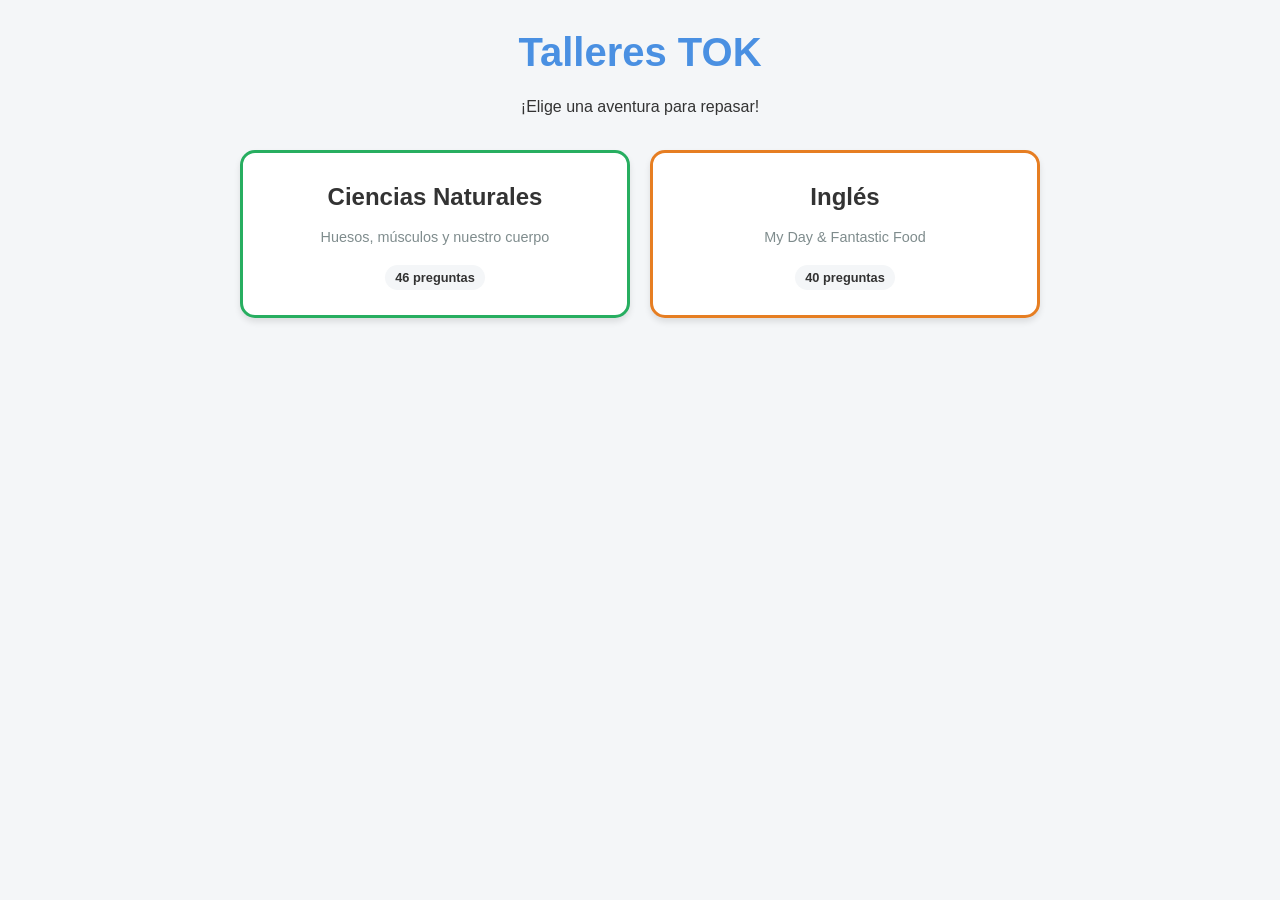
==== commit 027cedd2: "Remove change subject buttons" ====
--- a/index.html
+++ b/index.html
@@ -612,7 +612,6 @@
     <!-- Cuaderno de preguntas -->
     <div id="view-notebook" class="view hidden">
         <header class="notebook-header">
-            <button id="btn-back" class="btn-secondary">← Cambiar de materia</button>
             <div class="progress-container">
                 <span id="progress-text">0/0</span>
                 <div class="progress-bar-bg">
@@ -649,7 +648,6 @@
                     <span>TOK</span>
                 </div>
             </div>
-            <button id="btn-back-diploma" class="btn-secondary">← Cambiar de materia</button>
         </div>
     </div>
 
@@ -2207,8 +2205,6 @@
 // --- INITIALIZATION ---
 function init() {
     renderSubjects();
-    document.getElementById('btn-back').addEventListener('click', () => showView('selector'));
-    document.getElementById('btn-back-diploma').addEventListener('click', () => showView('selector'));
     document.getElementById('btn-solution').addEventListener('click', showSolution);
     document.getElementById('btn-next').addEventListener('click', nextQuestion);
     document.getElementById('btn-prev').addEventListener('click', prevQuestion);
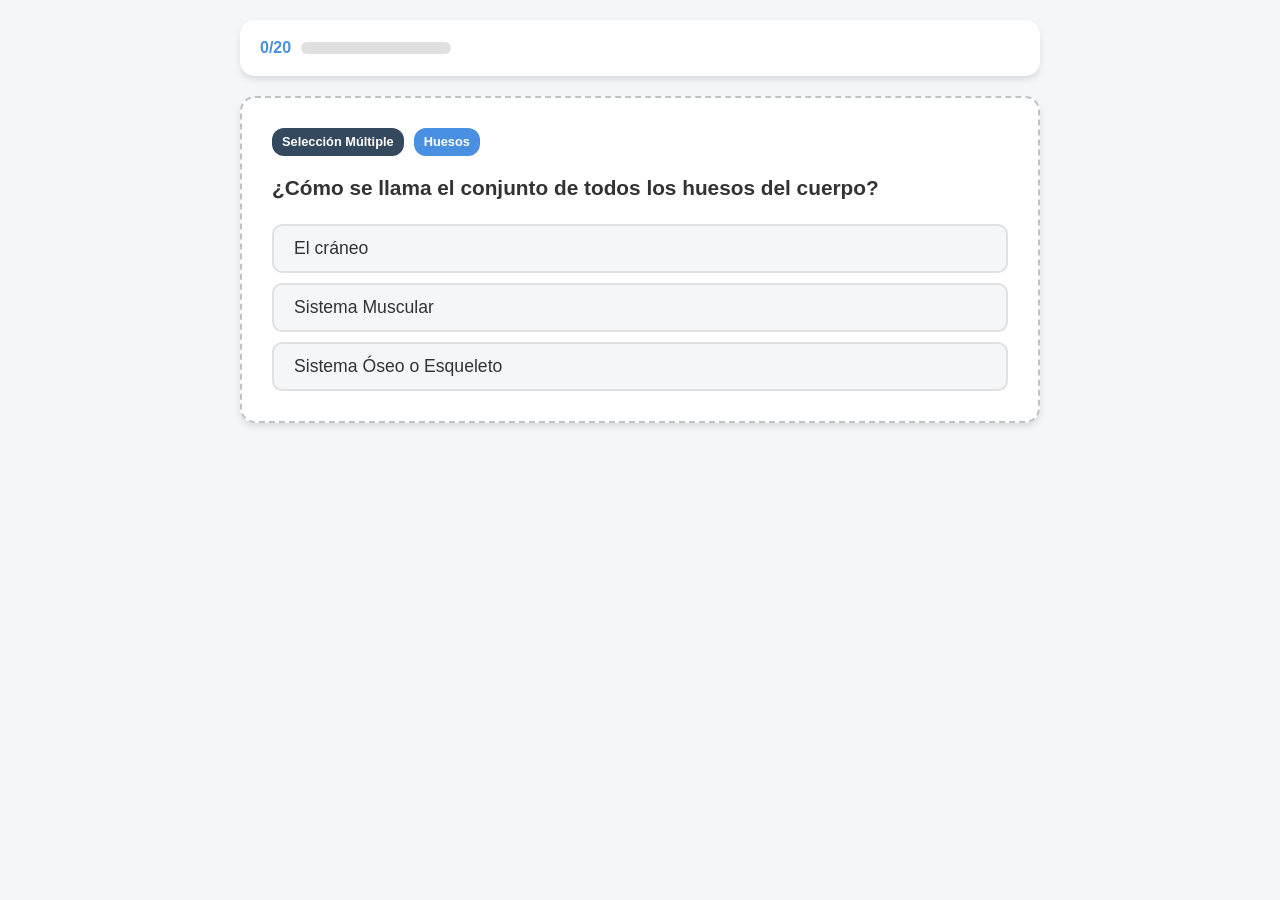
==== commit ad2a005a: "Fix JS error from removed buttons" ====
--- a/index.html
+++ b/index.html
@@ -2249,7 +2249,6 @@
     // English subject means English UI, otherwise Spanish
     currentLang = (subject === 'english') ? 'en' : 'es';
     
-    document.getElementById('btn-back').textContent = t('back');
     document.getElementById('btn-solution').textContent = t('see_solution');
     document.getElementById('btn-next').textContent = t('next');
     document.getElementById('diploma-title').textContent = t('diploma_title');
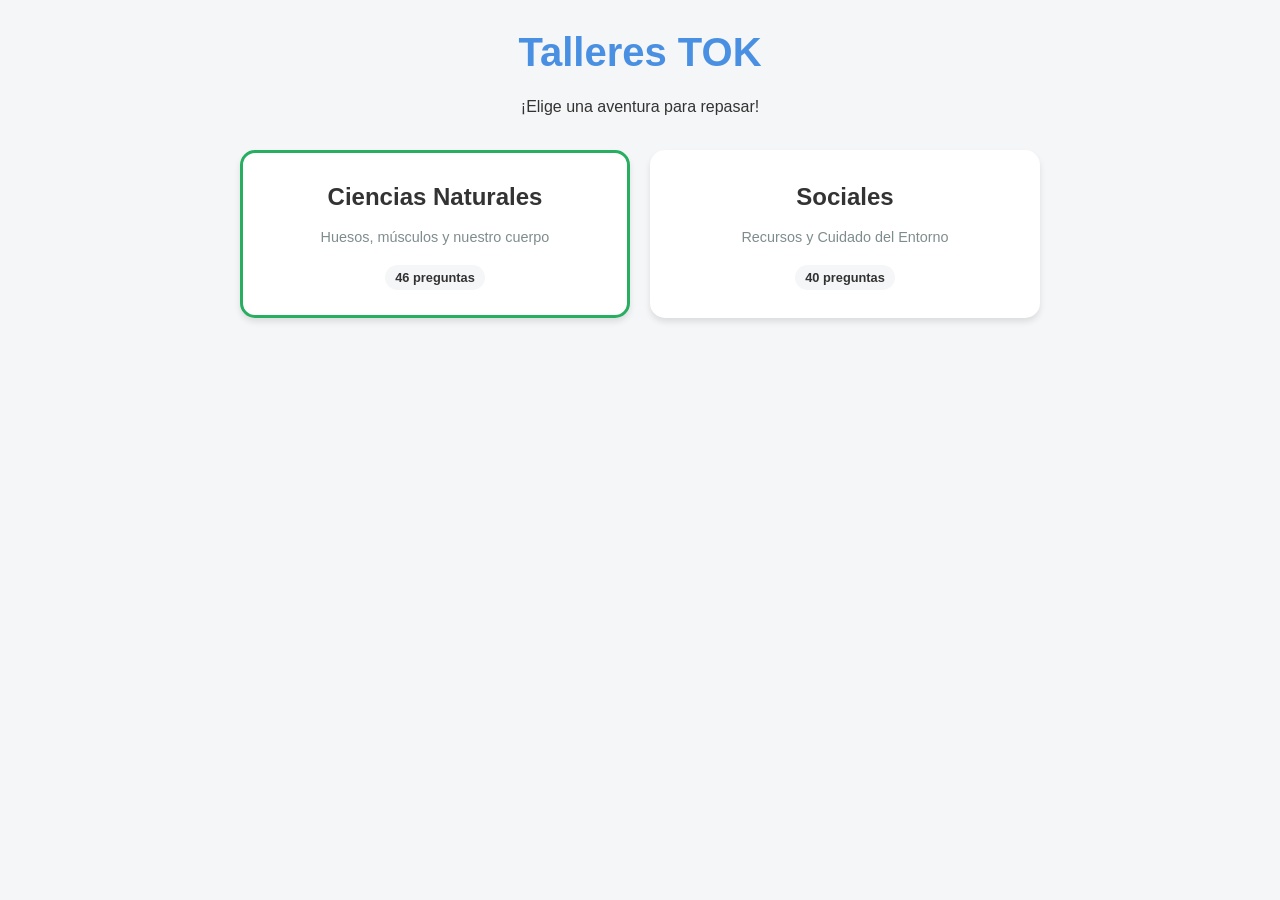
==== commit ba9b035b: "Add Sociales subject with 40 questions, remove English, and restore navigation" ====
--- a/index.html
+++ b/index.html
@@ -612,6 +612,7 @@
     <!-- Cuaderno de preguntas -->
     <div id="view-notebook" class="view hidden">
         <header class="notebook-header">
+            <button id="btn-back" class="btn-secondary">← Cambiar de materia</button>
             <div class="progress-container">
                 <span id="progress-text">0/0</span>
                 <div class="progress-bar-bg">
@@ -648,6 +649,7 @@
                     <span>TOK</span>
                 </div>
             </div>
+            <button id="btn-back-diploma" class="btn-secondary">← Cambiar de materia</button>
         </div>
     </div>
 
@@ -2103,6 +2105,684 @@
       }
     ],
     "explain": "Affirmative = some. Negative = any."
+  },
+  {
+    "id": "soc_1",
+    "subject": "sociales",
+    "station": "Recursos Naturales",
+    "type": "multiple",
+    "context": "La naturaleza nos da muchas cosas que usamos todos los días. Algunas de ellas pueden volver a formarse en poco tiempo si las cuidamos.",
+    "prompt": "¿Cómo se llaman los recursos que la naturaleza puede volver a producir rápidamente?",
+    "options": [
+      "Recursos renovables",
+      "Recursos no renovables",
+      "Recursos minerales"
+    ],
+    "correctAnswer": "Recursos renovables",
+    "explain": "¡Exacto! Los recursos renovables pueden volver a aparecer en poco tiempo, como los árboles o las plantas."
+  },
+  {
+    "id": "soc_2",
+    "subject": "sociales",
+    "station": "Recursos Naturales",
+    "type": "true_false",
+    "context": null,
+    "prompt": "Los recursos inagotables (o perpetuos) nunca se acaban, aunque los usemos muchísimo.",
+    "options": [
+      "Verdadero",
+      "Falso"
+    ],
+    "correctAnswer": "Verdadero",
+    "explain": "¡Verdadero! Siempre están disponibles en la naturaleza, como la luz del sol o el viento."
+  },
+  {
+    "id": "soc_3",
+    "subject": "sociales",
+    "station": "Recursos Naturales",
+    "type": "multiple",
+    "context": "Imagina un día muy soleado y ventoso en la playa.",
+    "prompt": "¿Cuál de estos es un ejemplo de recurso inagotable?",
+    "options": [
+      "La luz del sol",
+      "El petróleo",
+      "El carbón"
+    ],
+    "correctAnswer": "La luz del sol",
+    "explain": "¡Muy bien! La luz del sol es inagotable porque brilla todos los días y no se acaba."
+  },
+  {
+    "id": "soc_4",
+    "subject": "sociales",
+    "station": "Recursos Naturales",
+    "type": "match",
+    "context": "Une el tipo de recurso con su ejemplo.",
+    "prompt": "Relaciona correctamente:",
+    "pairs": [
+      {
+        "id": "s4_1",
+        "left": "Inagotable",
+        "right": "El viento"
+      },
+      {
+        "id": "s4_2",
+        "left": "Renovable",
+        "right": "Las plantas"
+      },
+      {
+        "id": "s4_3",
+        "left": "Renovable",
+        "right": "El agua limpia"
+      }
+    ],
+    "explain": "El viento es inagotable, mientras que las plantas y el agua son renovables (¡si las cuidamos!)."
+  },
+  {
+    "id": "soc_5",
+    "subject": "sociales",
+    "station": "Recursos Naturales",
+    "type": "multiple",
+    "context": "Aunque el agua es un recurso renovable, debemos usarla con responsabilidad.",
+    "prompt": "¿Qué pasaría si usamos mal el agua y los árboles sin cuidarlos?",
+    "options": [
+      "Se pueden agotar o dañar",
+      "Aparecerán mágicamente",
+      "No pasa nada"
+    ],
+    "correctAnswer": "Se pueden agotar o dañar",
+    "explain": "¡Correcto! Los recursos renovables pueden acabarse si no los protegemos y usamos con cuidado."
+  },
+  {
+    "id": "soc_6",
+    "subject": "sociales",
+    "station": "Recursos Naturales",
+    "type": "multiple",
+    "context": null,
+    "prompt": "¿Por qué son importantes los recursos naturales renovables?",
+    "options": [
+      "Porque ayudan a tener energía limpia y protegen a plantas y animales",
+      "Porque ensucian el planeta",
+      "Porque nos dan plástico"
+    ],
+    "correctAnswer": "Porque ayudan a tener energía limpia y protegen a plantas y animales",
+    "explain": "Los recursos renovables cuidan la naturaleza y nos ayudan a vivir mejor."
+  },
+  {
+    "id": "soc_7",
+    "subject": "sociales",
+    "station": "Recursos Naturales",
+    "type": "true_false",
+    "context": null,
+    "prompt": "Los animales y los árboles son ejemplos de recursos renovables.",
+    "options": [
+      "Verdadero",
+      "Falso"
+    ],
+    "correctAnswer": "Verdadero",
+    "explain": "¡Sí! La naturaleza puede volver a producirlos con el tiempo si los cuidamos."
+  },
+  {
+    "id": "soc_8",
+    "subject": "sociales",
+    "station": "Recursos Naturales",
+    "type": "multiple",
+    "context": "Las olas del mar se mueven todos los días sin parar.",
+    "prompt": "El movimiento del mar es un recurso...",
+    "options": [
+      "Inagotable (perpetuo)",
+      "No renovable",
+      "Dañino para el planeta"
+    ],
+    "correctAnswer": "Inagotable (perpetuo)",
+    "explain": "El movimiento del mar nunca se detiene, ¡es inagotable!"
+  },
+  {
+    "id": "soc_9",
+    "subject": "sociales",
+    "station": "Recursos Naturales",
+    "type": "true_false",
+    "context": null,
+    "prompt": "Los recursos renovables contaminan muchísimo el planeta.",
+    "options": [
+      "Verdadero",
+      "Falso"
+    ],
+    "correctAnswer": "Falso",
+    "explain": "¡Al revés! Los recursos renovables contaminan muy poco y ayudan al planeta."
+  },
+  {
+    "id": "soc_10",
+    "subject": "sociales",
+    "station": "Recursos Naturales",
+    "type": "match",
+    "context": null,
+    "prompt": "Clasifica estos recursos de la naturaleza:",
+    "pairs": [
+      {
+        "id": "s10_1",
+        "left": "Luz del Sol",
+        "right": "Nunca se acaba"
+      },
+      {
+        "id": "s10_2",
+        "left": "Árboles",
+        "right": "Hay que plantarlos y cuidarlos"
+      },
+      {
+        "id": "s10_3",
+        "left": "Viento",
+        "right": "Mueve los molinos para dar energía"
+      }
+    ],
+    "explain": "El Sol y el viento nos dan energía limpia inagotable, y a los árboles debemos sembrarlos para que no falten."
+  },
+  {
+    "id": "soc_11",
+    "subject": "sociales",
+    "station": "No Renovables",
+    "type": "multiple",
+    "context": "Algunas cosas que nos da la naturaleza tardan millones de años en formarse, como en la época de los dinosaurios.",
+    "prompt": "¿Cómo se llaman estos recursos que pueden acabarse?",
+    "options": [
+      "Recursos No Renovables",
+      "Recursos Inagotables",
+      "Recursos Infinitos"
+    ],
+    "correctAnswer": "Recursos No Renovables",
+    "explain": "¡Muy bien! Son limitados y si los gastamos todos, tardarán muchísimo tiempo en volver a aparecer."
+  },
+  {
+    "id": "soc_12",
+    "subject": "sociales",
+    "station": "No Renovables",
+    "type": "multiple",
+    "context": null,
+    "prompt": "¿Cuál de estos es un ejemplo de recurso NO renovable?",
+    "options": [
+      "El petróleo",
+      "El viento",
+      "Las plantas"
+    ],
+    "correctAnswer": "El petróleo",
+    "explain": "¡Correcto! El petróleo tarda millones de años en formarse bajo la tierra."
+  },
+  {
+    "id": "soc_13",
+    "subject": "sociales",
+    "station": "No Renovables",
+    "type": "true_false",
+    "context": null,
+    "prompt": "El carbón y el gas natural son recursos que vuelven a aparecer rápidamente si los usamos.",
+    "options": [
+      "Verdadero",
+      "Falso"
+    ],
+    "correctAnswer": "Falso",
+    "explain": "¡Falso! El carbón y el gas son NO renovables, si los usamos todos, ¡se acaban!"
+  },
+  {
+    "id": "soc_14",
+    "subject": "sociales",
+    "station": "No Renovables",
+    "type": "match",
+    "context": "Muchos metales son recursos no renovables y los sacamos de las minas.",
+    "prompt": "Une el nombre del recurso con su grupo:",
+    "pairs": [
+      {
+        "id": "s14_1",
+        "left": "Oro",
+        "right": "Mineral no renovable"
+      },
+      {
+        "id": "s14_2",
+        "left": "Hierro",
+        "right": "Mineral para hacer autos"
+      },
+      {
+        "id": "s14_3",
+        "left": "Petróleo",
+        "right": "Combustible no renovable"
+      }
+    ],
+    "explain": "El oro, el hierro, el cobre y el petróleo son recursos limitados que extraemos de la tierra."
+  },
+  {
+    "id": "soc_15",
+    "subject": "sociales",
+    "station": "No Renovables",
+    "type": "multiple",
+    "context": "Cuando usamos recursos no renovables, a veces generamos humo y cosas que ensucian el planeta.",
+    "prompt": "¿Qué característica tienen los recursos no renovables?",
+    "options": [
+      "Contaminan más cuando se usan",
+      "Son muy limpios y sanos",
+      "No sirven para nada"
+    ],
+    "correctAnswer": "Contaminan más cuando se usan",
+    "explain": "Por ejemplo, al quemar gasolina (petróleo) en los carros, sale humo que contamina el aire."
+  },
+  {
+    "id": "soc_16",
+    "subject": "sociales",
+    "station": "No Renovables",
+    "type": "multiple",
+    "context": null,
+    "prompt": "¿Por qué son importantes recursos como el petróleo o los minerales a pesar de ser no renovables?",
+    "options": [
+      "Porque nos dan energía, transporte y sirven para fabricar celulares o edificios",
+      "Porque los comemos en el desayuno",
+      "Porque hacen que llueva"
+    ],
+    "correctAnswer": "Porque nos dan energía, transporte y sirven para fabricar celulares o edificios",
+    "explain": "Son muy importantes para la industria humana, ¡pero por eso debemos usarlos con muchísimo cuidado!"
+  },
+  {
+    "id": "soc_17",
+    "subject": "sociales",
+    "station": "No Renovables",
+    "type": "true_false",
+    "context": "Como los recursos no renovables se pueden acabar...",
+    "prompt": "Debemos usarlos con cuidado y buscar otras opciones que no dañen el planeta.",
+    "options": [
+      "Verdadero",
+      "Falso"
+    ],
+    "correctAnswer": "Verdadero",
+    "explain": "¡Verdadero! Es muy importante buscar energías limpias (como el Sol) para cuidar nuestro hogar."
+  },
+  {
+    "id": "soc_18",
+    "subject": "sociales",
+    "station": "No Renovables",
+    "type": "multiple",
+    "context": "Hay minerales muy útiles en el suelo, como el cobre.",
+    "prompt": "¿Qué tipo de recurso es el cobre?",
+    "options": [
+      "Mineral (No Renovable)",
+      "Planta (Renovable)",
+      "Gas (Inagotable)"
+    ],
+    "correctAnswer": "Mineral (No Renovable)",
+    "explain": "¡Exacto! El cobre, al igual que el hierro y el oro, es un mineral no renovable."
+  },
+  {
+    "id": "soc_19",
+    "subject": "sociales",
+    "station": "No Renovables",
+    "type": "match",
+    "context": "Compara los dos tipos de recursos.",
+    "prompt": "Relaciona correctamente:",
+    "pairs": [
+      {
+        "id": "s19_1",
+        "left": "Tardan millones de años en formarse",
+        "right": "No renovables"
+      },
+      {
+        "id": "s19_2",
+        "left": "Vuelven a formarse en poco tiempo",
+        "right": "Renovables"
+      },
+      {
+        "id": "s19_3",
+        "left": "Nunca se acaban",
+        "right": "Inagotables"
+      }
+    ],
+    "explain": "Cada recurso tiene su propio ritmo: los no renovables son muy lentos, los renovables rápidos y los inagotables infinitos."
+  },
+  {
+    "id": "soc_20",
+    "subject": "sociales",
+    "station": "No Renovables",
+    "type": "multiple",
+    "context": "El papá de Camilo le puso gasolina al carro para ir a la escuela.",
+    "prompt": "¿De dónde viene la gasolina?",
+    "options": [
+      "Del petróleo",
+      "Del agua del río",
+      "De los árboles"
+    ],
+    "correctAnswer": "Del petróleo",
+    "explain": "¡Así es! La gasolina se fabrica a partir del petróleo, un recurso no renovable."
+  },
+  {
+    "id": "soc_21",
+    "subject": "sociales",
+    "station": "Contaminación",
+    "type": "multiple",
+    "context": "A veces, las acciones de las personas dañan el lugar donde vivimos (nuestro entorno).",
+    "prompt": "¿Cómo se llama cuando ensuciamos y dañamos la naturaleza?",
+    "options": [
+      "Contaminación",
+      "Reciclaje",
+      "Cuidado del entorno"
+    ],
+    "correctAnswer": "Contaminación",
+    "explain": "La contaminación es el impacto negativo de arrojar basura, humo o químicos al medio ambiente."
+  },
+  {
+    "id": "soc_22",
+    "subject": "sociales",
+    "station": "Contaminación",
+    "type": "multiple",
+    "context": "Cuando arrojamos basura, desperdicios o químicos a los ríos, lagos o mares...",
+    "prompt": "¿Qué tipo de contaminación estamos causando?",
+    "options": [
+      "Contaminación del agua",
+      "Contaminación del aire",
+      "Contaminación del espacio"
+    ],
+    "correctAnswer": "Contaminación del agua",
+    "explain": "¡Correcto! Ensuciar los ríos y el mar enferma a los peces y daña el agua que necesitamos."
+  },
+  {
+    "id": "soc_23",
+    "subject": "sociales",
+    "station": "Contaminación",
+    "type": "true_false",
+    "context": null,
+    "prompt": "El humo de los carros y de las fábricas ensucia el cielo, causando contaminación del aire.",
+    "options": [
+      "Verdadero",
+      "Falso"
+    ],
+    "correctAnswer": "Verdadero",
+    "explain": "¡Verdadero! Los gases y el humo impiden que respiremos aire puro y sano."
+  },
+  {
+    "id": "soc_24",
+    "subject": "sociales",
+    "station": "Contaminación",
+    "type": "match",
+    "context": "Identifica los tipos de contaminación.",
+    "prompt": "Relaciona la acción con el tipo de contaminación:",
+    "pairs": [
+      {
+        "id": "s24_1",
+        "left": "Tirar plásticos en el parque",
+        "right": "Contaminación del suelo"
+      },
+      {
+        "id": "s24_2",
+        "left": "Humo negro de una fábrica",
+        "right": "Contaminación del aire"
+      },
+      {
+        "id": "s24_3",
+        "left": "Químicos derramados en el río",
+        "right": "Contaminación del agua"
+      }
+    ],
+    "explain": "Nuestras acciones pueden dañar el aire que respiramos, la tierra donde jugamos y el agua que tomamos."
+  },
+  {
+    "id": "soc_25",
+    "subject": "sociales",
+    "station": "Contaminación",
+    "type": "multiple",
+    "context": "La contaminación trae consecuencias muy tristes para nuestro planeta.",
+    "prompt": "¿Qué le puede pasar a los animales si su entorno está muy contaminado?",
+    "options": [
+      "Se pueden enfermar o morir",
+      "Se vuelven más fuertes",
+      "Nada, ellos no se enferman"
+    ],
+    "correctAnswer": "Se pueden enfermar o morir",
+    "explain": "¡Tristemente es así! La basura y los químicos dañan el hogar de los animalitos."
+  },
+  {
+    "id": "soc_26",
+    "subject": "sociales",
+    "station": "Contaminación",
+    "type": "multiple",
+    "context": null,
+    "prompt": "¿Qué ocurre con las plantas cuando el suelo está lleno de plásticos y basura?",
+    "options": [
+      "No crecen bien",
+      "Crecen más bonitas",
+      "Se vuelven árboles gigantes"
+    ],
+    "correctAnswer": "No crecen bien",
+    "explain": "Las plantas necesitan tierra limpia para absorber nutrientes y crecer sanas."
+  },
+  {
+    "id": "soc_27",
+    "subject": "sociales",
+    "station": "Contaminación",
+    "type": "true_false",
+    "context": null,
+    "prompt": "Si contaminamos mucho, las personas también nos podemos enfermar por tomar agua sucia o respirar aire malo.",
+    "options": [
+      "Verdadero",
+      "Falso"
+    ],
+    "correctAnswer": "Verdadero",
+    "explain": "¡Verdadero! Nosotros también somos parte de la naturaleza y necesitamos agua y aire limpios."
+  },
+  {
+    "id": "soc_28",
+    "subject": "sociales",
+    "station": "Contaminación",
+    "type": "multiple",
+    "context": "En el parque, alguien dejó tiradas muchas botellas y bolsas plásticas.",
+    "prompt": "Esta acción es un ejemplo claro de...",
+    "options": [
+      "Contaminación del suelo",
+      "Cuidado ambiental",
+      "Energía renovable"
+    ],
+    "correctAnswer": "Contaminación del suelo",
+    "explain": "¡Exacto! Tirar basura en la calle o en los parques daña el suelo."
+  },
+  {
+    "id": "soc_29",
+    "subject": "sociales",
+    "station": "Contaminación",
+    "type": "match",
+    "context": "Consecuencias de la contaminación.",
+    "prompt": "Une el problema con quién lo sufre:",
+    "pairs": [
+      {
+        "id": "s29_1",
+        "left": "Falta de agua limpia para tomar",
+        "right": "Personas y animales"
+      },
+      {
+        "id": "s29_2",
+        "left": "No pueden crecer fuertes y sanas",
+        "right": "Plantas y árboles"
+      },
+      {
+        "id": "s29_3",
+        "left": "Queda sucio y lleno de humo",
+        "right": "Aire (el cielo)"
+      }
+    ],
+    "explain": "Todo en la naturaleza está conectado. ¡Si ensuciamos el planeta, todos nos afectamos!"
+  },
+  {
+    "id": "soc_30",
+    "subject": "sociales",
+    "station": "Contaminación",
+    "type": "true_false",
+    "context": null,
+    "prompt": "La contaminación es algo bueno porque nos da más recursos naturales.",
+    "options": [
+      "Verdadero",
+      "Falso"
+    ],
+    "correctAnswer": "Falso",
+    "explain": "¡Súper Falso! La contaminación daña los recursos naturales que necesitamos para vivir."
+  },
+  {
+    "id": "soc_31",
+    "subject": "sociales",
+    "station": "Cuidado",
+    "type": "multiple",
+    "context": "Todos podemos ayudar a cuidar nuestro hermoso planeta con acciones sencillas.",
+    "prompt": "¿Qué debes hacer si tienes una botella vacía y estás en la calle?",
+    "options": [
+      "Guardarla hasta encontrar una caneca para botarla",
+      "Tirarla a la calle",
+      "Tirarla a un río"
+    ],
+    "correctAnswer": "Guardarla hasta encontrar una caneca para botarla",
+    "explain": "¡Muy bien! Nunca debemos botar basura en la calle ni en los ríos."
+  },
+  {
+    "id": "soc_32",
+    "subject": "sociales",
+    "station": "Cuidado",
+    "type": "multiple",
+    "context": "Al cepillarte los dientes, el agua sigue corriendo por la llave.",
+    "prompt": "¿Cuál es la acción correcta para cuidar el entorno?",
+    "options": [
+      "Ahorrar agua cerrando la llave mientras te cepillas",
+      "Dejar la llave abierta",
+      "Poner más jabón"
+    ],
+    "correctAnswer": "Ahorrar agua cerrando la llave mientras te cepillas",
+    "explain": "¡Excelente! Ahorrar agua (cerrar la llave) es fundamental para cuidar nuestro planeta."
+  },
+  {
+    "id": "soc_33",
+    "subject": "sociales",
+    "station": "Cuidado",
+    "type": "true_false",
+    "context": null,
+    "prompt": "Separar y reciclar los residuos (como plástico y cartón) ayuda a cuidar el medio ambiente.",
+    "options": [
+      "Verdadero",
+      "Falso"
+    ],
+    "correctAnswer": "Verdadero",
+    "explain": "¡Verdadero! Reciclar le da una segunda vida a las cosas y disminuye la basura."
+  },
+  {
+    "id": "soc_34",
+    "subject": "sociales",
+    "station": "Cuidado",
+    "type": "match",
+    "context": "Acciones para salvar el mundo.",
+    "prompt": "Une cada acción con lo que estás cuidando:",
+    "pairs": [
+      {
+        "id": "s34_1",
+        "left": "Apagar las luces al salir del cuarto",
+        "right": "Ahorrar energía"
+      },
+      {
+        "id": "s34_2",
+        "left": "Cerrar la llave del lavamanos",
+        "right": "Ahorrar agua"
+      },
+      {
+        "id": "s34_3",
+        "left": "Poner el papel en la caneca azul",
+        "right": "Reciclar"
+      }
+    ],
+    "explain": "¡Eres un superhéroe del planeta! Con pequeñas acciones ahorramos energía, agua y ayudamos a reciclar."
+  },
+  {
+    "id": "soc_35",
+    "subject": "sociales",
+    "station": "Cuidado",
+    "type": "multiple",
+    "context": "Camilo siempre deja la luz de su cuarto encendida cuando se va al colegio.",
+    "prompt": "¿Qué le aconsejarías a Camilo para cuidar el planeta?",
+    "options": [
+      "Que apague las luces cuando no las use",
+      "Que compre más focos",
+      "Que prenda también el televisor"
+    ],
+    "correctAnswer": "Que apague las luces cuando no las use",
+    "explain": "¡Exacto! Apagar las luces ahorra energía y protege nuestros recursos naturales."
+  },
+  {
+    "id": "soc_36",
+    "subject": "sociales",
+    "station": "Cuidado",
+    "type": "multiple",
+    "context": "Vas caminando por un parque y ves unas hermosas flores y unos pajaritos.",
+    "prompt": "¿Cuál de estas es una buena acción por el entorno?",
+    "options": [
+      "Cuidar y respetar las plantas y los animales",
+      "Arrancar todas las flores",
+      "Asustar a los pajaritos"
+    ],
+    "correctAnswer": "Cuidar y respetar las plantas y los animales",
+    "explain": "¡Muy bien! Las plantas y los animales merecen nuestro respeto y cuidado."
+  },
+  {
+    "id": "soc_37",
+    "subject": "sociales",
+    "station": "Cuidado",
+    "type": "true_false",
+    "context": "Si todos cuidamos la naturaleza...",
+    "prompt": "Podremos vivir en un lugar mucho más limpio, sano y feliz.",
+    "options": [
+      "Verdadero",
+      "Falso"
+    ],
+    "correctAnswer": "Verdadero",
+    "explain": "¡Completamente Verdadero! El planeta es nuestra casa, si lo cuidamos todos seremos más felices."
+  },
+  {
+    "id": "soc_38",
+    "subject": "sociales",
+    "station": "Cuidado",
+    "type": "multiple",
+    "context": "En la casa hay tres canecas de diferentes colores para botar la basura.",
+    "prompt": "¿Para qué sirve tener varias canecas?",
+    "options": [
+      "Para separar y reciclar los residuos",
+      "Para jugar basquetbol",
+      "Para que huela feo"
+    ],
+    "correctAnswer": "Para separar y reciclar los residuos",
+    "explain": "¡Exacto! Separar la basura (reciclar) es clave para mantener limpio el entorno."
+  },
+  {
+    "id": "soc_39",
+    "subject": "sociales",
+    "station": "Cuidado",
+    "type": "match",
+    "context": "Resumen de lo aprendido.",
+    "prompt": "Relaciona correctamente:",
+    "pairs": [
+      {
+        "id": "s39_1",
+        "left": "Petróleo y Carbón",
+        "right": "Recursos No Renovables"
+      },
+      {
+        "id": "s39_2",
+        "left": "Agua y Árboles",
+        "right": "Recursos Renovables"
+      },
+      {
+        "id": "s39_3",
+        "left": "Humo de carros",
+        "right": "Contaminación del Aire"
+      }
+    ],
+    "explain": "¡Excelente memoria! Ya eres todo un experto en ciencias sociales."
+  },
+  {
+    "id": "soc_40",
+    "subject": "sociales",
+    "station": "Cuidado",
+    "type": "multiple",
+    "context": "Imagina que el planeta Tierra pudiera hablar.",
+    "prompt": "¿Qué nos pediría que hagamos?",
+    "options": [
+      "Que lo cuidemos, reciclemos y ahorremos agua",
+      "Que tiremos mucha basura",
+      "Que cortemos todos sus árboles"
+    ],
+    "correctAnswer": "Que lo cuidemos, reciclemos y ahorremos agua",
+    "explain": "¡Así es! Si todos aportamos un granito de arena, la Tierra será un lugar maravilloso por siempre."
   }
 ];
 
@@ -2127,11 +2807,13 @@
         name_placeholder: "Escribe tu nombre aquí",
         subjects: {
             science: "Ciencias Naturales",
-            english: "Inglés"
+            english: "Inglés",
+            sociales: "Sociales"
         },
         desc: {
             science: "Huesos, músculos y nuestro cuerpo",
-            english: "My Day & Fantastic Food"
+            english: "My Day & Fantastic Food",
+            sociales: "Recursos y Cuidado del Entorno"
         }
     },
     en: {
@@ -2205,12 +2887,11 @@
 // --- INITIALIZATION ---
 function init() {
     renderSubjects();
+    document.getElementById('btn-back').addEventListener('click', () => showView('selector'));
+    document.getElementById('btn-back-diploma').addEventListener('click', () => showView('selector'));
     document.getElementById('btn-solution').addEventListener('click', showSolution);
     document.getElementById('btn-next').addEventListener('click', nextQuestion);
     document.getElementById('btn-prev').addEventListener('click', prevQuestion);
-    
-    // Temporarily hide subject selection and go directly to Science
-    loadSubject('science');
     
     // Confetti logic respects prefers-reduced-motion
     if(window.matchMedia('(prefers-reduced-motion: reduce)').matches) {
@@ -2231,6 +2912,8 @@
     });
 
     for (const [sub, count] of Object.entries(subjectsCount)) {
+        if (sub === 'english') continue; // Ocultar inglés como se solicitó
+
         const card = document.createElement('div');
         card.className = `subject-card ${sub}`;
         // Using Spanish for selector as requested
@@ -2249,6 +2932,7 @@
     // English subject means English UI, otherwise Spanish
     currentLang = (subject === 'english') ? 'en' : 'es';
     
+    document.getElementById('btn-back').textContent = t('back');
     document.getElementById('btn-solution').textContent = t('see_solution');
     document.getElementById('btn-next').textContent = t('next');
     document.getElementById('diploma-title').textContent = t('diploma_title');
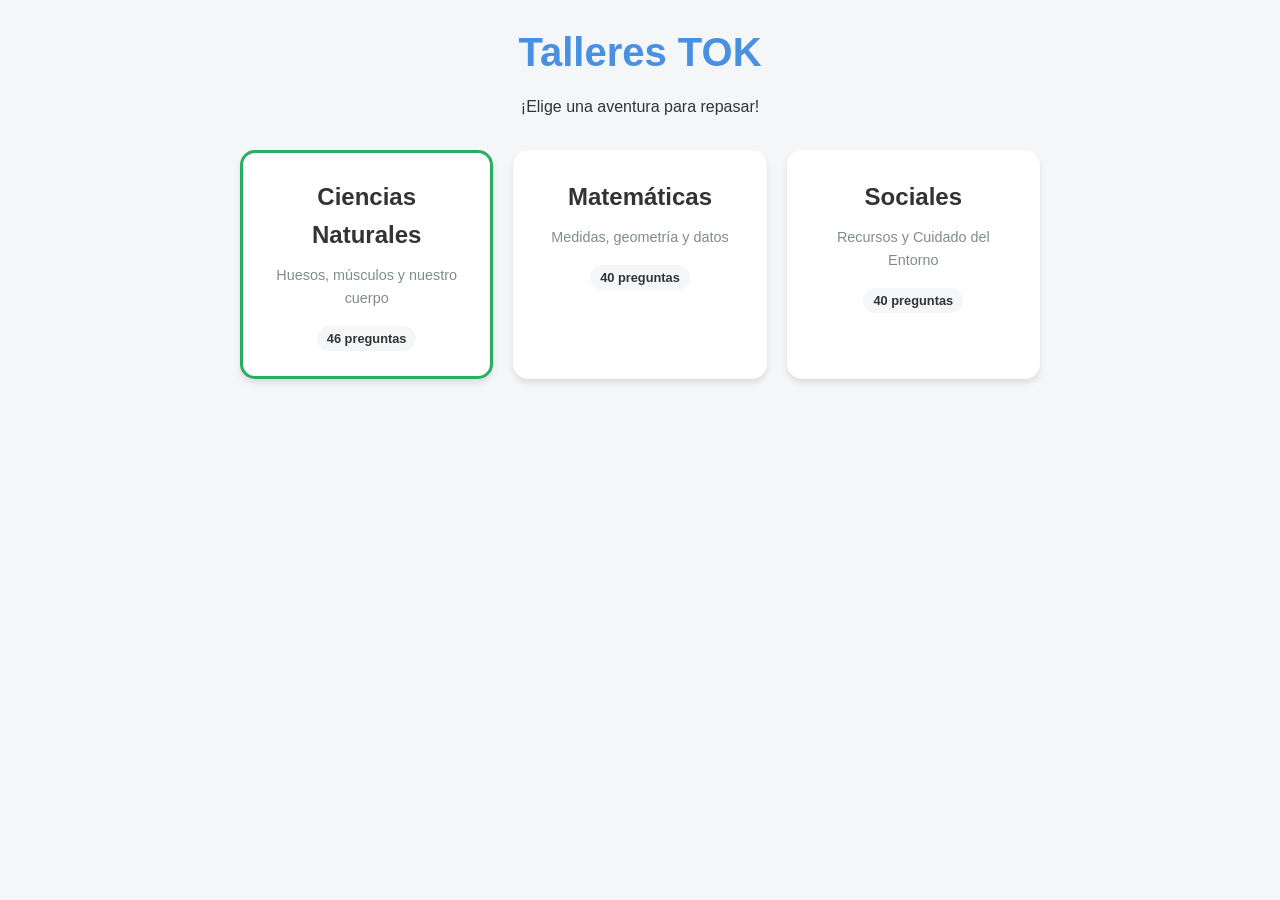
==== commit c994eaf2: "Add Matematica subject with 40 questions and configure app.js" ====
--- a/index.html
+++ b/index.html
@@ -2107,6 +2107,684 @@
     "explain": "Affirmative = some. Negative = any."
   },
   {
+    "id": "mat_1",
+    "subject": "matematica",
+    "station": "Medidas Antiguas",
+    "type": "multiple",
+    "context": "Hace muchísimo tiempo, las personas no tenían reglas ni cintas métricas como las que usamos hoy para medir las cosas.",
+    "prompt": "¿Qué usaban las personas en la antigüedad para medir distancias u objetos?",
+    "options": [
+      "Partes de su cuerpo (como manos o pies) y elementos de su entorno",
+      "Calculadoras y teléfonos",
+      "Láseres y satélites"
+    ],
+    "correctAnswer": "Partes de su cuerpo (como manos o pies) y elementos de su entorno",
+    "explain": "¡Exacto! Como no había reglas, usaban sus propios cuerpos, palos o cuerdas para medir."
+  },
+  {
+    "id": "mat_2",
+    "subject": "matematica",
+    "station": "Medidas Antiguas",
+    "type": "match",
+    "context": "Las partes del cuerpo fueron las primeras reglas de la historia.",
+    "prompt": "Relaciona la parte del cuerpo con su nombre como medida no convencional:",
+    "pairs": [
+      {
+        "id": "m2_1",
+        "left": "La mano abierta",
+        "right": "Palmo / Cuarta"
+      },
+      {
+        "id": "m2_2",
+        "left": "Distancia al caminar",
+        "right": "Pasos"
+      },
+      {
+        "id": "m2_3",
+        "left": "Del codo a los dedos",
+        "right": "Codo egipcio"
+      }
+    ],
+    "explain": "Cada parte del cuerpo servía para medir algo diferente: terrenos (pasos) o mesas (palmos)."
+  },
+  {
+    "id": "mat_3",
+    "subject": "matematica",
+    "station": "Medidas Antiguas",
+    "type": "true_false",
+    "context": "Si mides el ancho de tu cuarto con pasos, y luego lo mide tu papá con sus pasos...",
+    "prompt": "¿El cuarto medirá exactamente la misma cantidad de pasos para los dos?",
+    "options": [
+      "Verdadero",
+      "Falso"
+    ],
+    "correctAnswer": "Falso",
+    "explain": "¡Falso! Como los pies de tu papá son más grandes, a él le saldrán menos pasos que a ti. Por eso las medidas no convencionales no eran exactas."
+  },
+  {
+    "id": "mat_4",
+    "subject": "matematica",
+    "station": "Medidas Antiguas",
+    "type": "multiple",
+    "context": "Los antiguos egipcios construyeron enormes pirámides y necesitaban medir con precisión.",
+    "prompt": "¿Qué medida famosa del cuerpo utilizaban los egipcios?",
+    "options": [
+      "El codo (distancia entre el codo y la punta de los dedos)",
+      "La nariz (el largo de la nariz)",
+      "La pestaña (el largo de las pestañas)"
+    ],
+    "correctAnswer": "El codo (distancia entre el codo y la punta de los dedos)",
+    "explain": "El 'codo real egipcio' fue una medida muy famosa en la antigüedad."
+  },
+  {
+    "id": "mat_5",
+    "subject": "matematica",
+    "station": "Medidas Antiguas",
+    "type": "multiple",
+    "context": "Imagina que quieres decirle a un amigo a qué distancia está un árbol en el parque sin tener una cinta métrica.",
+    "prompt": "¿Cuál sería la mejor medida no convencional para calcular la distancia en el suelo?",
+    "options": [
+      "Contar los pasos",
+      "Contar los dedos",
+      "Medir con las orejas"
+    ],
+    "correctAnswer": "Contar los pasos",
+    "explain": "¡Muy bien! Los pasos son perfectos para medir distancias largas en terrenos."
+  },
+  {
+    "id": "mat_6",
+    "subject": "matematica",
+    "station": "Medidas Antiguas",
+    "type": "true_false",
+    "context": null,
+    "prompt": "Hoy en día nunca usamos las medidas no convencionales, está prohibido.",
+    "options": [
+      "Verdadero",
+      "Falso"
+    ],
+    "correctAnswer": "Falso",
+    "explain": "Aunque tenemos reglas, a veces seguimos contando pasos o midiendo con la mano ('¡Falta un palmo para llegar!')."
+  },
+  {
+    "id": "mat_7",
+    "subject": "matematica",
+    "station": "Medidas Antiguas",
+    "type": "match",
+    "context": "¿Con qué lo medirías de forma no convencional?",
+    "prompt": "Une el objeto con la mejor medida no convencional:",
+    "pairs": [
+      {
+        "id": "m7_1",
+        "left": "Distancia del arco a la mitad de la cancha",
+        "right": "Contar los pasos"
+      },
+      {
+        "id": "m7_2",
+        "left": "El ancho de tu cuaderno",
+        "right": "Manos (palmos)"
+      },
+      {
+        "id": "m7_3",
+        "left": "Una caja muy grande",
+        "right": "Cuerdas o palos"
+      }
+    ],
+    "explain": "Usamos el cuerpo dependiendo del tamaño de lo que queremos medir."
+  },
+  {
+    "id": "mat_8",
+    "subject": "matematica",
+    "station": "Medidas Antiguas",
+    "type": "multiple",
+    "context": "Camilo y Laura midieron la misma mesa usando sus manos. Camilo dijo 'mide 5 manos' y Laura dijo 'mide 6 manos'.",
+    "prompt": "¿Por qué les dio un resultado diferente si es la misma mesa?",
+    "options": [
+      "Porque no todas las manos son del mismo tamaño",
+      "Porque la mesa creció por arte de magia",
+      "Porque sumaron mal"
+    ],
+    "correctAnswer": "Porque no todas las manos son del mismo tamaño",
+    "explain": "¡Exacto! Ese era el gran problema en el pasado: si el cuerpo es diferente, la medida cambia."
+  },
+  {
+    "id": "mat_9",
+    "subject": "matematica",
+    "station": "Medidas Antiguas",
+    "type": "multiple",
+    "context": "Además de usar partes de su cuerpo, las personas de antes también usaban cosas del entorno.",
+    "prompt": "¿Qué objetos de la naturaleza usaban como herramienta de medición?",
+    "options": [
+      "Cuerdas, palos y piedras",
+      "Televisores y radios",
+      "Vasos de vidrio"
+    ],
+    "correctAnswer": "Cuerdas, palos y piedras",
+    "explain": "Usaban palos de un tamaño específico o cuerdas con nudos para hacer sus mediciones."
+  },
+  {
+    "id": "mat_10",
+    "subject": "matematica",
+    "station": "Medidas Antiguas",
+    "type": "true_false",
+    "context": null,
+    "prompt": "Si quieres medir tu cama usando 'pies', debes poner un pie pegadito justo enfrente del otro.",
+    "options": [
+      "Verdadero",
+      "Falso"
+    ],
+    "correctAnswer": "Verdadero",
+    "explain": "¡Verdadero! Para medir correctamente con 'pies' no puedes dejar huecos entre ellos."
+  },
+  {
+    "id": "mat_11",
+    "subject": "matematica",
+    "station": "El Metro",
+    "type": "multiple",
+    "context": "Como las manos y los pasos no daban medidas exactas, los humanos inventaron las 'medidas estandarizadas'.",
+    "prompt": "¿Qué significa que una medida sea estandarizada?",
+    "options": [
+      "Que es igual en todo el mundo sin importar quién mida",
+      "Que solo la pueden usar los científicos",
+      "Que siempre da un número par"
+    ],
+    "correctAnswer": "Que es igual en todo el mundo sin importar quién mida",
+    "explain": "¡Excelente! Gracias al metro, un metro en Colombia mide exactamente lo mismo que un metro en Japón."
+  },
+  {
+    "id": "mat_12",
+    "subject": "matematica",
+    "station": "El Metro",
+    "type": "multiple",
+    "context": "La unidad de medida de longitud más famosa en todo el mundo se creó hace muchos años.",
+    "prompt": "¿Cuál es esta famosa unidad de medida?",
+    "options": [
+      "El metro (m)",
+      "El paso largo",
+      "El kilo (kg)"
+    ],
+    "correctAnswer": "El metro (m)",
+    "explain": "El metro es la base para medir longitudes de forma exacta."
+  },
+  {
+    "id": "mat_13",
+    "subject": "matematica",
+    "station": "El Metro",
+    "type": "match",
+    "context": "Dentro del metro hay medidas más pequeñas. Repasemos sus equivalencias:",
+    "prompt": "Une cada unidad con su tamaño:",
+    "pairs": [
+      {
+        "id": "m13_1",
+        "left": "1 metro",
+        "right": "10 decímetros (o 100 centímetros)"
+      },
+      {
+        "id": "m13_2",
+        "left": "1 decímetro",
+        "right": "10 centímetros"
+      },
+      {
+        "id": "m13_3",
+        "left": "1 centímetro",
+        "right": "Tamaño pequeñito para borradores"
+      }
+    ],
+    "explain": "¡Muy bien! 1 metro son 10 decímetros, y 1 decímetro son 10 centímetros. ¡Todo va de 10 en 10!"
+  },
+  {
+    "id": "mat_14",
+    "subject": "matematica",
+    "station": "El Metro",
+    "type": "true_false",
+    "context": "Tomaste la regla de tu escuela y mediste una línea muy larga.",
+    "prompt": "Si logras contar 100 centímetros, significa que tienes exactamente 1 metro completo.",
+    "options": [
+      "Verdadero",
+      "Falso"
+    ],
+    "correctAnswer": "Verdadero",
+    "explain": "¡Verdadero! 100 centímetros (cm) son exactamente 1 metro (m)."
+  },
+  {
+    "id": "mat_15",
+    "subject": "matematica",
+    "station": "El Metro",
+    "type": "multiple",
+    "context": "Cada cosa tiene un tamaño diferente, así que usamos el metro, el decímetro o el centímetro dependiendo de qué vayamos a medir.",
+    "prompt": "¿Cuál usarías para medir un borrador o un sacapuntas?",
+    "options": [
+      "Centímetros (cm)",
+      "Metros (m)",
+      "Kilómetros (km)"
+    ],
+    "correctAnswer": "Centímetros (cm)",
+    "explain": "Los centímetros son perfectos para medir cosas pequeñitas que caben en tu cartuchera."
+  },
+  {
+    "id": "mat_16",
+    "subject": "matematica",
+    "station": "El Metro",
+    "type": "multiple",
+    "context": "Imagina la puerta de la entrada a tu salón de clases.",
+    "prompt": "¿Con qué unidad de medida es más fácil medir la altura de la puerta?",
+    "options": [
+      "Con metros (m)",
+      "Con centímetros (cm)",
+      "Con litros (l)"
+    ],
+    "correctAnswer": "Con metros (m)",
+    "explain": "¡Exacto! Las puertas de una casa suelen medir cerca de 2 metros de altura."
+  },
+  {
+    "id": "mat_17",
+    "subject": "matematica",
+    "station": "El Metro",
+    "type": "match",
+    "context": "Elige la unidad correcta.",
+    "prompt": "Une el objeto con la unidad de medida más apropiada:",
+    "pairs": [
+      {
+        "id": "m17_1",
+        "left": "Un edificio muy alto",
+        "right": "Metros (m)"
+      },
+      {
+        "id": "m17_2",
+        "left": "Una hormiga",
+        "right": "Centímetros (cm) (o milímetros)"
+      },
+      {
+        "id": "m17_3",
+        "left": "Un libro de la escuela",
+        "right": "Decímetros (dm)"
+      }
+    ],
+    "explain": "Usamos metros para cosas grandes, decímetros para medianas y centímetros para pequeñitas."
+  },
+  {
+    "id": "mat_18",
+    "subject": "matematica",
+    "station": "El Metro",
+    "type": "true_false",
+    "context": null,
+    "prompt": "Las medidas estandarizadas como el metro se usan para fabricar juguetes y construir carreteras.",
+    "options": [
+      "Verdadero",
+      "Falso"
+    ],
+    "correctAnswer": "Verdadero",
+    "explain": "¡Verdadero! Sin medidas estandarizadas, todas las casas y carreteras quedarían chuecas."
+  },
+  {
+    "id": "mat_19",
+    "subject": "matematica",
+    "station": "El Metro",
+    "type": "multiple",
+    "context": "¿Recuerdas la lección del decímetro?",
+    "prompt": "Si tienes 1 decímetro (dm), ¿cuántos centímetros (cm) tienes?",
+    "options": [
+      "10 centímetros",
+      "100 centímetros",
+      "1 centímetro"
+    ],
+    "correctAnswer": "10 centímetros",
+    "explain": "¡Muy bien! Un decímetro es un 'bloque' formado por 10 centímetros pegados."
+  },
+  {
+    "id": "mat_20",
+    "subject": "matematica",
+    "station": "El Metro",
+    "type": "multiple",
+    "context": "Un carpintero está midiendo una tabla y descubre que mide 20 decímetros.",
+    "prompt": "Como 10 decímetros forman 1 metro... ¿cuántos metros tiene la tabla de 20 decímetros?",
+    "options": [
+      "2 metros",
+      "20 metros",
+      "1 metro"
+    ],
+    "correctAnswer": "2 metros",
+    "explain": "¡Excelente cálculo! Si 1 metro son 10 decímetros, entonces 2 metros son 20 decímetros."
+  },
+  {
+    "id": "mat_21",
+    "subject": "matematica",
+    "station": "Perímetro",
+    "type": "multiple",
+    "context": "Imagina una cancha de fútbol. Si caminas por toda la línea blanca que la rodea por fuera, estás midiendo algo especial.",
+    "prompt": "¿Cómo se le llama a la medida de todo el contorno (o borde) de una figura?",
+    "options": [
+      "El perímetro",
+      "El área",
+      "El peso"
+    ],
+    "correctAnswer": "El perímetro",
+    "explain": "¡Así es! El perímetro es medir todo el bordecito que rodea a una figura."
+  },
+  {
+    "id": "mat_22",
+    "subject": "matematica",
+    "station": "Perímetro",
+    "type": "true_false",
+    "context": null,
+    "prompt": "Para calcular el perímetro de un cuadrado, solo debes sumar la medida de todos sus lados.",
+    "options": [
+      "Verdadero",
+      "Falso"
+    ],
+    "correctAnswer": "Verdadero",
+    "explain": "¡Verdadero! Sumando el largo de todos los bordes, obtienes el perímetro total."
+  },
+  {
+    "id": "mat_23",
+    "subject": "matematica",
+    "station": "Perímetro",
+    "type": "multiple",
+    "context": "Tienes una tarjeta en forma de triángulo. Un lado mide 3 cm, el otro lado mide 4 cm y el último lado mide 5 cm.",
+    "prompt": "¿Cuál es el perímetro total de este triángulo?",
+    "options": [
+      "12 cm",
+      "7 cm",
+      "20 cm"
+    ],
+    "correctAnswer": "12 cm",
+    "explain": "¡Super! 3 + 4 + 5 = 12 cm. ¡Sumaste todos los bordes correctamente!"
+  },
+  {
+    "id": "mat_24",
+    "subject": "matematica",
+    "station": "Perímetro",
+    "type": "match",
+    "context": "Calcula los siguientes perímetros sumando los lados:",
+    "prompt": "Une el polígono con su perímetro:",
+    "pairs": [
+      {
+        "id": "m24_1",
+        "left": "Cuadrado de 2 cm por lado (4 lados iguales)",
+        "right": "8 cm"
+      },
+      {
+        "id": "m24_2",
+        "left": "Triángulo con tres lados de 3 cm",
+        "right": "9 cm"
+      },
+      {
+        "id": "m24_3",
+        "left": "Rectángulo de 5 cm de largo y 2 cm de ancho",
+        "right": "14 cm"
+      }
+    ],
+    "explain": "¡Súper matemático! Sumaste perfectamente (2+2+2+2=8), (3+3+3=9) y (5+5+2+2=14)."
+  },
+  {
+    "id": "mat_25",
+    "subject": "matematica",
+    "station": "Perímetro",
+    "type": "multiple",
+    "context": "Laura quiere ponerle una cinta brillante por todo el borde a su cartelera rectangular para que se vea bonita.",
+    "prompt": "¿Qué necesita calcular Laura para saber cuánta cinta debe comprar?",
+    "options": [
+      "El perímetro de la cartelera",
+      "El color de la cartelera",
+      "El peso de la cartelera"
+    ],
+    "correctAnswer": "El perímetro de la cartelera",
+    "explain": "Como va a pegarlo por el borde, ¡necesita saber el perímetro!"
+  },
+  {
+    "id": "mat_26",
+    "subject": "matematica",
+    "station": "Perímetro",
+    "type": "true_false",
+    "context": null,
+    "prompt": "El perímetro solo se puede calcular en triángulos, es imposible calcularlo en cuadrados.",
+    "options": [
+      "Verdadero",
+      "Falso"
+    ],
+    "correctAnswer": "Falso",
+    "explain": "¡Falso! Todas las figuras cerradas tienen un borde o contorno, así que a todas se les puede calcular el perímetro."
+  },
+  {
+    "id": "mat_27",
+    "subject": "matematica",
+    "station": "Perímetro",
+    "type": "multiple",
+    "context": "Tienes una figura muy rara que parece una estrella. Tiene 10 lados y cada ladito mide 1 centímetro.",
+    "prompt": "¿Cuál será su perímetro?",
+    "options": [
+      "10 centímetros",
+      "1 centímetro",
+      "100 centímetros"
+    ],
+    "correctAnswer": "10 centímetros",
+    "explain": "¡Muy bien! Sumaste el número 1 un total de 10 veces."
+  },
+  {
+    "id": "mat_28",
+    "subject": "matematica",
+    "station": "Perímetro",
+    "type": "match",
+    "context": "Imagina que tienes una granja.",
+    "prompt": "¿Para qué sirve el perímetro en la vida real?",
+    "pairs": [
+      {
+        "id": "m28_1",
+        "left": "Construir una cerca para las vacas",
+        "right": "Necesitas medir el perímetro del pasto"
+      },
+      {
+        "id": "m28_2",
+        "left": "Poner un marco a un cuadro",
+        "right": "Necesitas el perímetro de la foto"
+      },
+      {
+        "id": "m28_3",
+        "left": "Darle la vuelta a la manzana trotando",
+        "right": "Estás recorriendo el perímetro del parque"
+      }
+    ],
+    "explain": "¡El perímetro está en todas partes, desde las cercas hasta el deporte!"
+  },
+  {
+    "id": "mat_29",
+    "subject": "matematica",
+    "station": "Perímetro",
+    "type": "multiple",
+    "context": "Camilo tiene un cuadrado gigante. Cada lado del cuadrado mide 1 metro completo.",
+    "prompt": "¿Cuál es el perímetro del cuadrado de Camilo?",
+    "options": [
+      "4 metros",
+      "1 metro",
+      "10 metros"
+    ],
+    "correctAnswer": "4 metros",
+    "explain": "¡Exacto! El cuadrado tiene 4 lados iguales. 1 + 1 + 1 + 1 = 4 metros."
+  },
+  {
+    "id": "mat_30",
+    "subject": "matematica",
+    "station": "Perímetro",
+    "type": "true_false",
+    "context": "La regla de tu escuela te sirve para calcular el perímetro.",
+    "prompt": "Puedes poner la regla sobre cada lado de tu cuaderno de matemáticas, sumar las medidas y obtener el perímetro.",
+    "options": [
+      "Verdadero",
+      "Falso"
+    ],
+    "correctAnswer": "Verdadero",
+    "explain": "¡Verdadero! La regla te da la medida de los lados, luego tú solo haces la suma."
+  },
+  {
+    "id": "mat_31",
+    "subject": "matematica",
+    "station": "Tablas y Gráficos",
+    "type": "multiple",
+    "context": "Cuando le preguntas a tus amigos cuál es su helado favorito, recoges mucha información. A eso se le llama recolectar 'datos'.",
+    "prompt": "¿Qué herramienta te sirve para anotar y ordenar esa información de forma fácil de entender?",
+    "options": [
+      "Una tabla de frecuencias",
+      "Un termómetro",
+      "Una cinta métrica"
+    ],
+    "correctAnswer": "Una tabla de frecuencias",
+    "explain": "¡Sí! Las tablas nos ayudan a ver la información de manera ordenada y divertida."
+  },
+  {
+    "id": "mat_32",
+    "subject": "matematica",
+    "station": "Tablas y Gráficos",
+    "type": "multiple",
+    "context": "En una tabla, anotas cuántos niños prefieren jugar fútbol, cuántos básquet y cuántos tenis.",
+    "prompt": "¿Cómo se le llama al número de veces que se repite una respuesta (ej: 5 niños eligieron fútbol)?",
+    "options": [
+      "Frecuencia absoluta",
+      "Perímetro deportivo",
+      "Medida no convencional"
+    ],
+    "correctAnswer": "Frecuencia absoluta",
+    "explain": "La frecuencia absoluta es solo el conteo de votos que obtuvo cada opción."
+  },
+  {
+    "id": "mat_33",
+    "subject": "matematica",
+    "station": "Tablas y Gráficos",
+    "type": "true_false",
+    "context": null,
+    "prompt": "Los diagramas de barras o los pictogramas usan imágenes y colores para mostrar los datos como si fuera un dibujo.",
+    "options": [
+      "Verdadero",
+      "Falso"
+    ],
+    "correctAnswer": "Verdadero",
+    "explain": "¡Verdadero! Los gráficos transforman los números en dibujos muy visuales y fáciles de leer."
+  },
+  {
+    "id": "mat_34",
+    "subject": "matematica",
+    "station": "Tablas y Gráficos",
+    "type": "match",
+    "context": "Las partes del análisis de datos.",
+    "prompt": "Relaciona correctamente:",
+    "pairs": [
+      {
+        "id": "m34_1",
+        "left": "Encuesta",
+        "right": "Hacerle preguntas a tus amigos"
+      },
+      {
+        "id": "m34_2",
+        "left": "Frecuencia",
+        "right": "La cantidad de votos que sacó una respuesta"
+      },
+      {
+        "id": "m34_3",
+        "left": "Diagrama de barras",
+        "right": "Dibujar barritas para ver qué ganó"
+      }
+    ],
+    "explain": "¡Eres todo un investigador! Preguntas, cuentas y luego dibujas los resultados."
+  },
+  {
+    "id": "mat_35",
+    "subject": "matematica",
+    "station": "Tablas y Gráficos",
+    "type": "multiple",
+    "context": "En un gráfico de barras, la barra de 'Gatos' es más alta que la barra de 'Perros'.",
+    "prompt": "¿Qué significa eso?",
+    "options": [
+      "Que a más personas les gustan los gatos",
+      "Que los gatos son más altos",
+      "Que hay un error en el gráfico"
+    ],
+    "correctAnswer": "Que a más personas les gustan los gatos",
+    "explain": "¡Exacto! En un diagrama de barras, la barra más alta es la que tuvo mayor frecuencia (más votos)."
+  },
+  {
+    "id": "mat_36",
+    "subject": "matematica",
+    "station": "Tablas y Gráficos",
+    "type": "multiple",
+    "context": "En vez de barras, a veces usamos un 'Pictograma', que es un gráfico que usa pequeños dibujos.",
+    "prompt": "Si haces un pictograma de frutas favoritas, ¿qué usarías para mostrar los votos de la manzana?",
+    "options": [
+      "Dibujitos de manzanas",
+      "Piedras reales",
+      "Números romanos"
+    ],
+    "correctAnswer": "Dibujitos de manzanas",
+    "explain": "Los pictogramas son geniales porque usan imágenes (iconos o dibujos) para representar los votos."
+  },
+  {
+    "id": "mat_37",
+    "subject": "matematica",
+    "station": "Tablas y Gráficos",
+    "type": "true_false",
+    "context": null,
+    "prompt": "Si en una tabla dice que 6 niños hacen Robótica y 7 hacen Danza, entonces hay más niños en Robótica.",
+    "options": [
+      "Verdadero",
+      "Falso"
+    ],
+    "correctAnswer": "Falso",
+    "explain": "¡Falso! 7 es mayor que 6, por lo tanto la mayoría está en Danza."
+  },
+  {
+    "id": "mat_38",
+    "subject": "matematica",
+    "station": "Tablas y Gráficos",
+    "type": "match",
+    "context": "Viendo un gráfico del zoológico, la barra de Leones está en el número 15 y la de Monos en el número 30.",
+    "prompt": "Analiza el gráfico:",
+    "pairs": [
+      {
+        "id": "m38_1",
+        "left": "Cantidad de Leones",
+        "right": "15"
+      },
+      {
+        "id": "m38_2",
+        "left": "Cantidad de Monos",
+        "right": "30"
+      },
+      {
+        "id": "m38_3",
+        "left": "¿Quién tiene la barra más alta?",
+        "right": "Los Monos"
+      }
+    ],
+    "explain": "¡Perfecto! Analizar gráficos es como leer una historia contada con dibujitos."
+  },
+  {
+    "id": "mat_39",
+    "subject": "matematica",
+    "station": "Tablas y Gráficos",
+    "type": "multiple",
+    "context": "Si en tu tabla de frecuencias sumas todos los votos que hubo en total (los de fútbol, tenis y básquet)...",
+    "prompt": "¿Qué descubres al sumar todo?",
+    "options": [
+      "El número total de amigos que fueron encuestados",
+      "El perímetro del colegio",
+      "El año en el que estamos"
+    ],
+    "correctAnswer": "El número total de amigos que fueron encuestados",
+    "explain": "¡Súper inteligente! Al sumar la 'frecuencia absoluta' de todo, sabes a cuántas personas les preguntaste."
+  },
+  {
+    "id": "mat_40",
+    "subject": "matematica",
+    "station": "Tablas y Gráficos",
+    "type": "multiple",
+    "context": "Camilo y Laura van a hacer un concurso.",
+    "prompt": "¿Cuál es el orden correcto para saber qué helado comprar para la fiesta?",
+    "options": [
+      "1. Preguntar 2. Hacer tabla 3. Dibujar gráfico",
+      "1. Dibujar gráfico 2. Comprar helado",
+      "1. Hacer tabla 2. Preguntar"
+    ],
+    "correctAnswer": "1. Preguntar 2. Hacer tabla 3. Dibujar gráfico",
+    "explain": "¡Excelente! Primero recolectas los datos, luego los ordenas en tu tabla de frecuencias, ¡y al final los dibujas en tu diagrama de barras!"
+  },
+  {
     "id": "soc_1",
     "subject": "sociales",
     "station": "Recursos Naturales",
@@ -2808,12 +3486,14 @@
         subjects: {
             science: "Ciencias Naturales",
             english: "Inglés",
-            sociales: "Sociales"
+            sociales: "Sociales",
+            matematica: "Matemáticas"
         },
         desc: {
             science: "Huesos, músculos y nuestro cuerpo",
             english: "My Day & Fantastic Food",
-            sociales: "Recursos y Cuidado del Entorno"
+            sociales: "Recursos y Cuidado del Entorno",
+            matematica: "Medidas, geometría y datos"
         }
     },
     en: {
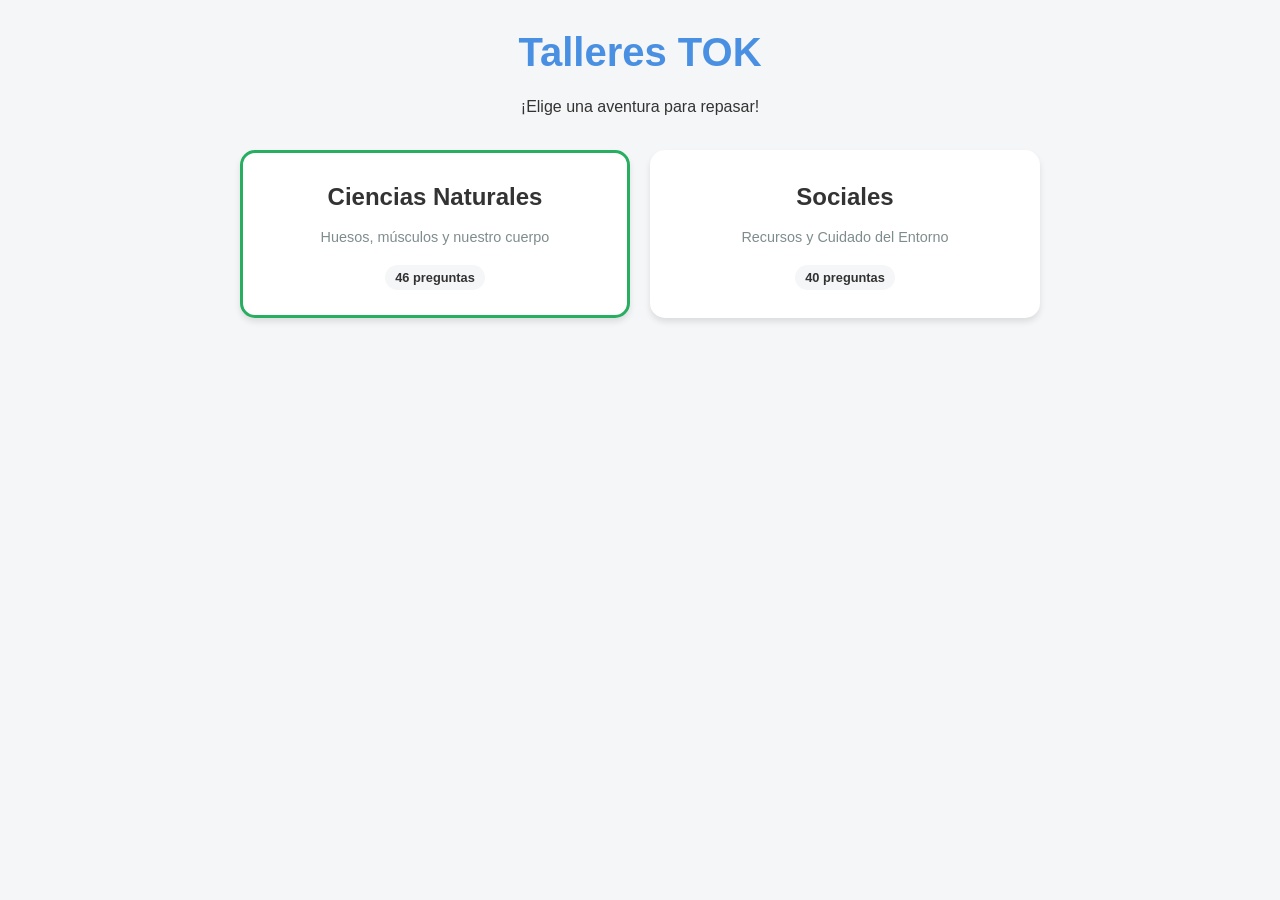
==== commit 5e5d13b1: "Hide mathematics from subject selector" ====
--- a/index.html
+++ b/index.html
@@ -594,6 +594,24 @@
     border: 4px dashed white;
     box-shadow: 2px 2px 5px rgba(0,0,0,0.2);
 }
+
+/* Illustration Area */
+.question-illustration {
+    display: flex;
+    justify-content: center;
+    align-items: center;
+    margin-bottom: 20px;
+    background: white;
+    border-radius: 12px;
+    padding: 15px;
+    box-shadow: 0 4px 6px rgba(0,0,0,0.05);
+}
+.question-illustration svg {
+    max-width: 100%;
+    height: auto;
+    max-height: 250px;
+}
+
 
     </style>
 </head>
@@ -2113,6 +2131,7 @@
     "type": "multiple",
     "context": "Hace muchísimo tiempo, las personas no tenían reglas ni cintas métricas como las que usamos hoy para medir las cosas.",
     "prompt": "¿Qué usaban las personas en la antigüedad para medir distancias u objetos?",
+    "illustration": "<svg viewBox=\"0 0 200 100\" width=\"200\" height=\"100\">\n      <!-- Brazo y mano simple -->\n      <path d=\"M10,50 Q50,40 100,50 T180,45\" fill=\"none\" stroke=\"#F5DEB3\" stroke-width=\"20\" stroke-linecap=\"round\"/>\n      <circle cx=\"180\" cy=\"45\" r=\"15\" fill=\"#F5DEB3\"/>\n      <!-- Pie simple -->\n      <path d=\"M50,80 L80,80 Q90,70 80,60 L50,60 Z\" fill=\"#F5DEB3\"/>\n      <text x=\"100\" y=\"20\" font-family=\"Arial\" font-size=\"12\" fill=\"#000\" text-anchor=\"middle\">Sin reglas, usaban su cuerpo</text>\n    </svg>",
     "options": [
       "Partes de su cuerpo (como manos o pies) y elementos de su entorno",
       "Calculadoras y teléfonos",
@@ -2128,6 +2147,7 @@
     "type": "match",
     "context": "Las partes del cuerpo fueron las primeras reglas de la historia.",
     "prompt": "Relaciona la parte del cuerpo con su nombre como medida no convencional:",
+    "illustration": "<svg viewBox=\"0 0 200 80\" width=\"200\" height=\"80\">\n      <text x=\"30\" y=\"40\" font-size=\"30\">🖐️</text>\n      <text x=\"100\" y=\"40\" font-size=\"30\">👣</text>\n      <text x=\"170\" y=\"40\" font-size=\"30\">💪</text>\n    </svg>",
     "pairs": [
       {
         "id": "m2_1",
@@ -2154,12 +2174,13 @@
     "type": "true_false",
     "context": "Si mides el ancho de tu cuarto con pasos, y luego lo mide tu papá con sus pasos...",
     "prompt": "¿El cuarto medirá exactamente la misma cantidad de pasos para los dos?",
+    "illustration": "<svg viewBox=\"0 0 200 100\" width=\"200\" height=\"100\">\n      <text x=\"50\" y=\"60\" font-size=\"40\">👨</text>\n      <text x=\"130\" y=\"60\" font-size=\"30\">👦</text>\n      <path d=\"M40,80 L70,80\" stroke=\"#000\" stroke-width=\"4\"/>\n      <path d=\"M120,80 L140,80\" stroke=\"#000\" stroke-width=\"4\"/>\n      <text x=\"100\" y=\"20\" font-family=\"Arial\" font-size=\"12\" text-anchor=\"middle\">Pasos grandes vs Pasos chicos</text>\n    </svg>",
     "options": [
       "Verdadero",
       "Falso"
     ],
     "correctAnswer": "Falso",
-    "explain": "¡Falso! Como los pies de tu papá son más grandes, a él le saldrán menos pasos que a ti. Por eso las medidas no convencionales no eran exactas."
+    "explain": "¡Falso! Como los pies de tu papá son más grandes, a él le saldrán menos pasos que a ti."
   },
   {
     "id": "mat_4",
@@ -2168,6 +2189,7 @@
     "type": "multiple",
     "context": "Los antiguos egipcios construyeron enormes pirámides y necesitaban medir con precisión.",
     "prompt": "¿Qué medida famosa del cuerpo utilizaban los egipcios?",
+    "illustration": "<svg viewBox=\"0 0 150 100\" width=\"150\" height=\"100\">\n      <polygon points=\"20,80 130,80 75,20\" fill=\"#FFD700\" stroke=\"#DAA520\" stroke-width=\"2\"/>\n      <text x=\"75\" y=\"95\" font-family=\"Arial\" font-size=\"12\" text-anchor=\"middle\">Egipto Antiguo</text>\n    </svg>",
     "options": [
       "El codo (distancia entre el codo y la punta de los dedos)",
       "La nariz (el largo de la nariz)",
@@ -2183,6 +2205,7 @@
     "type": "multiple",
     "context": "Imagina que quieres decirle a un amigo a qué distancia está un árbol en el parque sin tener una cinta métrica.",
     "prompt": "¿Cuál sería la mejor medida no convencional para calcular la distancia en el suelo?",
+    "illustration": "<svg viewBox=\"0 0 200 100\" width=\"200\" height=\"100\">\n      <text x=\"20\" y=\"60\" font-size=\"30\">🌳</text>\n      <text x=\"150\" y=\"60\" font-size=\"30\">👦</text>\n      <line x1=\"40\" y1=\"70\" x2=\"140\" y2=\"70\" stroke=\"#8B4513\" stroke-width=\"2\" stroke-dasharray=\"5,5\"/>\n    </svg>",
     "options": [
       "Contar los pasos",
       "Contar los dedos",
@@ -2195,15 +2218,16 @@
     "id": "mat_6",
     "subject": "matematica",
     "station": "Medidas Antiguas",
-    "type": "true_false",
-    "context": null,
-    "prompt": "Hoy en día nunca usamos las medidas no convencionales, está prohibido.",
-    "options": [
-      "Verdadero",
-      "Falso"
-    ],
-    "correctAnswer": "Falso",
-    "explain": "Aunque tenemos reglas, a veces seguimos contando pasos o midiendo con la mano ('¡Falta un palmo para llegar!')."
+    "type": "multiple",
+    "context": "A veces, cuando jugamos fútbol en la calle y no tenemos regla...",
+    "prompt": "¿Es posible seguir usando medidas no convencionales hoy en día?",
+    "options": [
+      "Sí, a veces seguimos contando pasos para armar las canchas",
+      "No, está prohibido por la ley",
+      "Solo si eres egipcio"
+    ],
+    "correctAnswer": "Sí, a veces seguimos contando pasos para armar las canchas",
+    "explain": "Aunque tenemos reglas, seguimos contando pasos o midiendo con la mano de forma rápida ('¡Falta un palmo para llegar!')."
   },
   {
     "id": "mat_7",
@@ -2212,6 +2236,7 @@
     "type": "match",
     "context": "¿Con qué lo medirías de forma no convencional?",
     "prompt": "Une el objeto con la mejor medida no convencional:",
+    "illustration": "<svg viewBox=\"0 0 200 80\" width=\"200\" height=\"80\">\n      <text x=\"20\" y=\"50\" font-size=\"25\">⚽</text>\n      <text x=\"90\" y=\"50\" font-size=\"25\">📓</text>\n      <text x=\"160\" y=\"50\" font-size=\"25\">📦</text>\n    </svg>",
     "pairs": [
       {
         "id": "m7_1",
@@ -2238,6 +2263,7 @@
     "type": "multiple",
     "context": "Camilo y Laura midieron la misma mesa usando sus manos. Camilo dijo 'mide 5 manos' y Laura dijo 'mide 6 manos'.",
     "prompt": "¿Por qué les dio un resultado diferente si es la misma mesa?",
+    "illustration": "<svg viewBox=\"0 0 200 100\" width=\"200\" height=\"100\">\n      <rect x=\"50\" y=\"40\" width=\"100\" height=\"20\" fill=\"#8B4513\"/>\n      <rect x=\"60\" y=\"60\" width=\"10\" height=\"30\" fill=\"#8B4513\"/>\n      <rect x=\"130\" y=\"60\" width=\"10\" height=\"30\" fill=\"#8B4513\"/>\n      <text x=\"100\" y=\"30\" font-family=\"Arial\" font-size=\"12\" text-anchor=\"middle\" font-weight=\"bold\">Mesa de 5 o 6 manos</text>\n    </svg>",
     "options": [
       "Porque no todas las manos son del mismo tamaño",
       "Porque la mesa creció por arte de magia",
@@ -2253,6 +2279,7 @@
     "type": "multiple",
     "context": "Además de usar partes de su cuerpo, las personas de antes también usaban cosas del entorno.",
     "prompt": "¿Qué objetos de la naturaleza usaban como herramienta de medición?",
+    "illustration": "<svg viewBox=\"0 0 150 80\" width=\"150\" height=\"80\">\n      <path d=\"M20,40 Q50,20 130,50\" fill=\"none\" stroke=\"#CD853F\" stroke-width=\"4\"/>\n      <circle cx=\"50\" cy=\"60\" r=\"10\" fill=\"#808080\"/>\n      <circle cx=\"100\" cy=\"60\" r=\"15\" fill=\"#696969\"/>\n    </svg>",
     "options": [
       "Cuerdas, palos y piedras",
       "Televisores y radios",
@@ -2265,15 +2292,17 @@
     "id": "mat_10",
     "subject": "matematica",
     "station": "Medidas Antiguas",
-    "type": "true_false",
-    "context": null,
-    "prompt": "Si quieres medir tu cama usando 'pies', debes poner un pie pegadito justo enfrente del otro.",
-    "options": [
-      "Verdadero",
-      "Falso"
-    ],
-    "correctAnswer": "Verdadero",
-    "explain": "¡Verdadero! Para medir correctamente con 'pies' no puedes dejar huecos entre ellos."
+    "type": "multiple",
+    "context": "Si quieres medir tu cama usando tus pies como medida no convencional...",
+    "prompt": "¿Cómo debes colocar tus pies para medir correctamente?",
+    "illustration": "<svg viewBox=\"0 0 200 80\" width=\"200\" height=\"80\">\n      <path d=\"M50,50 L80,50 Q90,40 80,30 L50,30 Z\" fill=\"#F5DEB3\"/>\n      <path d=\"M80,50 L110,50 Q120,40 110,30 L80,30 Z\" fill=\"#DEB887\"/>\n      <path d=\"M110,50 L140,50 Q150,40 140,30 L110,30 Z\" fill=\"#F5DEB3\"/>\n      <line x1=\"40\" y1=\"60\" x2=\"150\" y2=\"60\" stroke=\"#000\" stroke-width=\"2\"/>\n    </svg>",
+    "options": [
+      "Poner un pie pegadito justo enfrente del otro (sin dejar huecos)",
+      "Dejar un espacio muy grande entre cada pie",
+      "Saltar de un lado al otro"
+    ],
+    "correctAnswer": "Poner un pie pegadito justo enfrente del otro (sin dejar huecos)",
+    "explain": "¡Exacto! Para medir correctamente con 'pies' no puedes dejar huecos, el talón de uno debe tocar la punta del otro."
   },
   {
     "id": "mat_11",
@@ -2282,6 +2311,7 @@
     "type": "multiple",
     "context": "Como las manos y los pasos no daban medidas exactas, los humanos inventaron las 'medidas estandarizadas'.",
     "prompt": "¿Qué significa que una medida sea estandarizada?",
+    "illustration": "<svg viewBox=\"0 0 200 100\" width=\"200\" height=\"100\">\n      <rect x=\"20\" y=\"40\" width=\"160\" height=\"20\" fill=\"#FFD700\" stroke=\"#000\"/>\n      <line x1=\"40\" y1=\"40\" x2=\"40\" y2=\"50\" stroke=\"#000\"/>\n      <line x1=\"60\" y1=\"40\" x2=\"60\" y2=\"50\" stroke=\"#000\"/>\n      <line x1=\"80\" y1=\"40\" x2=\"80\" y2=\"50\" stroke=\"#000\"/>\n      <line x1=\"100\" y1=\"40\" x2=\"100\" y2=\"60\" stroke=\"#000\"/>\n      <line x1=\"120\" y1=\"40\" x2=\"120\" y2=\"50\" stroke=\"#000\"/>\n      <line x1=\"140\" y1=\"40\" x2=\"140\" y2=\"50\" stroke=\"#000\"/>\n      <line x1=\"160\" y1=\"40\" x2=\"160\" y2=\"50\" stroke=\"#000\"/>\n      <text x=\"100\" y=\"25\" font-family=\"Arial\" font-size=\"14\" text-anchor=\"middle\" font-weight=\"bold\">1 METRO = 1 METRO</text>\n    </svg>",
     "options": [
       "Que es igual en todo el mundo sin importar quién mida",
       "Que solo la pueden usar los científicos",
@@ -2312,6 +2342,7 @@
     "type": "match",
     "context": "Dentro del metro hay medidas más pequeñas. Repasemos sus equivalencias:",
     "prompt": "Une cada unidad con su tamaño:",
+    "illustration": "<svg viewBox=\"0 0 200 80\" width=\"200\" height=\"80\">\n      <rect x=\"10\" y=\"30\" width=\"180\" height=\"15\" fill=\"#98FB98\"/>\n      <rect x=\"10\" y=\"50\" width=\"18\" height=\"15\" fill=\"#FFB6C1\"/>\n      <rect x=\"10\" y=\"70\" width=\"2\" height=\"10\" fill=\"#FF4500\"/>\n      <text x=\"100\" y=\"20\" font-family=\"Arial\" font-size=\"12\" text-anchor=\"middle\">m, dm, cm</text>\n    </svg>",
     "pairs": [
       {
         "id": "m13_1",
@@ -2338,6 +2369,7 @@
     "type": "true_false",
     "context": "Tomaste la regla de tu escuela y mediste una línea muy larga.",
     "prompt": "Si logras contar 100 centímetros, significa que tienes exactamente 1 metro completo.",
+    "illustration": "<svg viewBox=\"0 0 200 80\" width=\"200\" height=\"80\">\n      <text x=\"100\" y=\"40\" font-family=\"Arial\" font-size=\"18\" text-anchor=\"middle\" font-weight=\"bold\">100 cm = 1 m</text>\n    </svg>",
     "options": [
       "Verdadero",
       "Falso"
@@ -2352,6 +2384,7 @@
     "type": "multiple",
     "context": "Cada cosa tiene un tamaño diferente, así que usamos el metro, el decímetro o el centímetro dependiendo de qué vayamos a medir.",
     "prompt": "¿Cuál usarías para medir un borrador o un sacapuntas?",
+    "illustration": "<svg viewBox=\"0 0 150 80\" width=\"150\" height=\"80\">\n      <rect x=\"50\" y=\"30\" width=\"40\" height=\"20\" fill=\"#FFB6C1\" rx=\"2\"/>\n      <rect x=\"90\" y=\"30\" width=\"10\" height=\"20\" fill=\"#1E90FF\" rx=\"2\"/>\n      <text x=\"75\" y=\"70\" font-family=\"Arial\" font-size=\"12\" text-anchor=\"middle\">Borrador pequeño</text>\n    </svg>",
     "options": [
       "Centímetros (cm)",
       "Metros (m)",
@@ -2367,6 +2400,7 @@
     "type": "multiple",
     "context": "Imagina la puerta de la entrada a tu salón de clases.",
     "prompt": "¿Con qué unidad de medida es más fácil medir la altura de la puerta?",
+    "illustration": "<svg viewBox=\"0 0 150 120\" width=\"150\" height=\"120\">\n      <rect x=\"50\" y=\"20\" width=\"50\" height=\"100\" fill=\"#8B4513\"/>\n      <circle cx=\"90\" cy=\"70\" r=\"3\" fill=\"#FFD700\"/>\n      <line x1=\"30\" y1=\"20\" x2=\"30\" y2=\"120\" stroke=\"#000\" stroke-width=\"2\"/>\n      <line x1=\"25\" y1=\"20\" x2=\"35\" y2=\"20\" stroke=\"#000\" stroke-width=\"2\"/>\n      <line x1=\"25\" y1=\"120\" x2=\"35\" y2=\"120\" stroke=\"#000\" stroke-width=\"2\"/>\n    </svg>",
     "options": [
       "Con metros (m)",
       "Con centímetros (cm)",
@@ -2405,15 +2439,16 @@
     "id": "mat_18",
     "subject": "matematica",
     "station": "El Metro",
-    "type": "true_false",
-    "context": null,
-    "prompt": "Las medidas estandarizadas como el metro se usan para fabricar juguetes y construir carreteras.",
-    "options": [
-      "Verdadero",
-      "Falso"
-    ],
-    "correctAnswer": "Verdadero",
-    "explain": "¡Verdadero! Sin medidas estandarizadas, todas las casas y carreteras quedarían chuecas."
+    "type": "multiple",
+    "context": "En el mundo real, ingenieros y arquitectos usan el metro todos los días.",
+    "prompt": "¿Para qué sirve tener medidas estandarizadas exactas como el metro?",
+    "options": [
+      "Para fabricar juguetes, construir edificios y carreteras con precisión",
+      "Para saber a qué hora sale el sol",
+      "Para pintar con colores"
+    ],
+    "correctAnswer": "Para fabricar juguetes, construir edificios y carreteras con precisión",
+    "explain": "¡Correcto! Sin medidas estandarizadas, todas las casas y carreteras quedarían torcidas."
   },
   {
     "id": "mat_19",
@@ -2422,6 +2457,7 @@
     "type": "multiple",
     "context": "¿Recuerdas la lección del decímetro?",
     "prompt": "Si tienes 1 decímetro (dm), ¿cuántos centímetros (cm) tienes?",
+    "illustration": "<svg viewBox=\"0 0 200 80\" width=\"200\" height=\"80\">\n      <rect x=\"20\" y=\"30\" width=\"160\" height=\"20\" fill=\"none\" stroke=\"#000\"/>\n      <!-- 10 separaciones -->\n      <line x1=\"36\" y1=\"30\" x2=\"36\" y2=\"50\" stroke=\"#000\"/>\n      <line x1=\"52\" y1=\"30\" x2=\"52\" y2=\"50\" stroke=\"#000\"/>\n      <line x1=\"68\" y1=\"30\" x2=\"68\" y2=\"50\" stroke=\"#000\"/>\n      <line x1=\"84\" y1=\"30\" x2=\"84\" y2=\"50\" stroke=\"#000\"/>\n      <line x1=\"100\" y1=\"30\" x2=\"100\" y2=\"50\" stroke=\"#000\"/>\n      <line x1=\"116\" y1=\"30\" x2=\"116\" y2=\"50\" stroke=\"#000\"/>\n      <line x1=\"132\" y1=\"30\" x2=\"132\" y2=\"50\" stroke=\"#000\"/>\n      <line x1=\"148\" y1=\"30\" x2=\"148\" y2=\"50\" stroke=\"#000\"/>\n      <line x1=\"164\" y1=\"30\" x2=\"164\" y2=\"50\" stroke=\"#000\"/>\n      <text x=\"100\" y=\"70\" font-family=\"Arial\" font-size=\"12\" text-anchor=\"middle\">1 decímetro = ? centímetros</text>\n    </svg>",
     "options": [
       "10 centímetros",
       "100 centímetros",
@@ -2452,6 +2488,7 @@
     "type": "multiple",
     "context": "Imagina una cancha de fútbol. Si caminas por toda la línea blanca que la rodea por fuera, estás midiendo algo especial.",
     "prompt": "¿Cómo se le llama a la medida de todo el contorno (o borde) de una figura?",
+    "illustration": "<svg viewBox=\"0 0 200 120\" width=\"200\" height=\"120\">\n      <rect x=\"20\" y=\"20\" width=\"160\" height=\"80\" fill=\"#32CD32\" stroke=\"#FFF\" stroke-width=\"4\"/>\n      <line x1=\"100\" y1=\"20\" x2=\"100\" y2=\"100\" stroke=\"#FFF\" stroke-width=\"2\"/>\n      <circle cx=\"100\" cy=\"60\" r=\"15\" fill=\"none\" stroke=\"#FFF\" stroke-width=\"2\"/>\n      <path d=\"M10,10 L190,10 L190,110 L10,110 Z\" fill=\"none\" stroke=\"#FF0000\" stroke-width=\"2\" stroke-dasharray=\"5,5\"/>\n    </svg>",
     "options": [
       "El perímetro",
       "El área",
@@ -2467,6 +2504,7 @@
     "type": "true_false",
     "context": null,
     "prompt": "Para calcular el perímetro de un cuadrado, solo debes sumar la medida de todos sus lados.",
+    "illustration": "<svg viewBox=\"0 0 150 100\" width=\"150\" height=\"100\">\n      <rect x=\"50\" y=\"25\" width=\"50\" height=\"50\" fill=\"none\" stroke=\"#000\" stroke-width=\"2\"/>\n      <text x=\"75\" y=\"15\" font-family=\"Arial\" font-size=\"12\" text-anchor=\"middle\">Lado + Lado + Lado + Lado</text>\n    </svg>",
     "options": [
       "Verdadero",
       "Falso"
@@ -2479,8 +2517,9 @@
     "subject": "matematica",
     "station": "Perímetro",
     "type": "multiple",
-    "context": "Tienes una tarjeta en forma de triángulo. Un lado mide 3 cm, el otro lado mide 4 cm y el último lado mide 5 cm.",
+    "context": "Tienes una tarjeta en forma de triángulo.",
     "prompt": "¿Cuál es el perímetro total de este triángulo?",
+    "illustration": "<svg viewBox=\"0 0 200 150\" width=\"200\" height=\"150\">\n      <polygon points=\"100,20 40,120 160,120\" fill=\"#FFE5B4\" stroke=\"#FF8C00\" stroke-width=\"4\"/>\n      <text x=\"50\" y=\"65\" font-family=\"Arial\" font-size=\"14\" fill=\"#000\" font-weight=\"bold\">3 cm</text>\n      <text x=\"125\" y=\"65\" font-family=\"Arial\" font-size=\"14\" fill=\"#000\" font-weight=\"bold\">5 cm</text>\n      <text x=\"100\" y=\"140\" font-family=\"Arial\" font-size=\"14\" fill=\"#000\" font-weight=\"bold\" text-anchor=\"middle\">4 cm</text>\n    </svg>",
     "options": [
       "12 cm",
       "7 cm",
@@ -2496,6 +2535,7 @@
     "type": "match",
     "context": "Calcula los siguientes perímetros sumando los lados:",
     "prompt": "Une el polígono con su perímetro:",
+    "illustration": "<svg viewBox=\"0 0 250 80\" width=\"250\" height=\"80\">\n      <!-- Cuadrado 2cm -->\n      <rect x=\"20\" y=\"30\" width=\"30\" height=\"30\" fill=\"none\" stroke=\"#FF0000\" stroke-width=\"2\"/>\n      <text x=\"35\" y=\"20\" font-family=\"Arial\" font-size=\"10\" text-anchor=\"middle\">2cm</text>\n      <!-- Triángulo 3cm -->\n      <polygon points=\"125,20 105,60 145,60\" fill=\"none\" stroke=\"#008000\" stroke-width=\"2\"/>\n      <text x=\"125\" y=\"15\" font-family=\"Arial\" font-size=\"10\" text-anchor=\"middle\">3cmx3</text>\n      <!-- Rectángulo 5x2 -->\n      <rect x=\"180\" y=\"30\" width=\"50\" height=\"20\" fill=\"none\" stroke=\"#0000FF\" stroke-width=\"2\"/>\n      <text x=\"205\" y=\"20\" font-family=\"Arial\" font-size=\"10\" text-anchor=\"middle\">5x2cm</text>\n    </svg>",
     "pairs": [
       {
         "id": "m24_1",
@@ -2522,6 +2562,7 @@
     "type": "multiple",
     "context": "Laura quiere ponerle una cinta brillante por todo el borde a su cartelera rectangular para que se vea bonita.",
     "prompt": "¿Qué necesita calcular Laura para saber cuánta cinta debe comprar?",
+    "illustration": "<svg viewBox=\"0 0 150 100\" width=\"150\" height=\"100\">\n      <rect x=\"25\" y=\"25\" width=\"100\" height=\"50\" fill=\"#FFFACD\" stroke=\"#FF1493\" stroke-width=\"4\" stroke-dasharray=\"4,2\"/>\n      <text x=\"75\" y=\"55\" font-family=\"Arial\" font-size=\"10\" text-anchor=\"middle\">Cartelera</text>\n    </svg>",
     "options": [
       "El perímetro de la cartelera",
       "El color de la cartelera",
@@ -2534,23 +2575,25 @@
     "id": "mat_26",
     "subject": "matematica",
     "station": "Perímetro",
-    "type": "true_false",
-    "context": null,
-    "prompt": "El perímetro solo se puede calcular en triángulos, es imposible calcularlo en cuadrados.",
-    "options": [
-      "Verdadero",
-      "Falso"
-    ],
-    "correctAnswer": "Falso",
-    "explain": "¡Falso! Todas las figuras cerradas tienen un borde o contorno, así que a todas se les puede calcular el perímetro."
+    "type": "multiple",
+    "context": "Sabemos que puedes medir el perímetro de un triángulo o un cuadrado sumando sus lados.",
+    "prompt": "¿A qué figuras se les puede calcular el perímetro?",
+    "options": [
+      "A todas las figuras geométricas cerradas que tengan borde",
+      "Solo a los triángulos",
+      "A ninguna figura"
+    ],
+    "correctAnswer": "A todas las figuras geométricas cerradas que tengan borde",
+    "explain": "¡Correcto! Todas las figuras cerradas tienen un borde o contorno, así que a todas se les puede calcular el perímetro."
   },
   {
     "id": "mat_27",
     "subject": "matematica",
     "station": "Perímetro",
     "type": "multiple",
-    "context": "Tienes una figura muy rara que parece una estrella. Tiene 10 lados y cada ladito mide 1 centímetro.",
+    "context": "Tienes una figura muy rara que parece una estrella. ¡Tiene 10 lados iguales!",
     "prompt": "¿Cuál será su perímetro?",
+    "illustration": "<svg viewBox=\"0 0 150 150\" width=\"150\" height=\"150\">\n      <polygon points=\"75,10 90,50 135,50 100,75 110,120 75,95 40,120 50,75 15,50 60,50\" fill=\"#E6E6FA\" stroke=\"#8A2BE2\" stroke-width=\"3\"/>\n      <text x=\"35\" y=\"40\" font-family=\"Arial\" font-size=\"12\" fill=\"#000\" font-weight=\"bold\">1 cm</text>\n    </svg>",
     "options": [
       "10 centímetros",
       "1 centímetro",
@@ -2590,8 +2633,9 @@
     "subject": "matematica",
     "station": "Perímetro",
     "type": "multiple",
-    "context": "Camilo tiene un cuadrado gigante. Cada lado del cuadrado mide 1 metro completo.",
+    "context": "Camilo tiene un cuadrado gigante.",
     "prompt": "¿Cuál es el perímetro del cuadrado de Camilo?",
+    "illustration": "<svg viewBox=\"0 0 150 150\" width=\"150\" height=\"150\">\n      <rect x=\"25\" y=\"25\" width=\"100\" height=\"100\" fill=\"#E0FFFF\" stroke=\"#00CED1\" stroke-width=\"4\"/>\n      <text x=\"75\" y=\"15\" font-family=\"Arial\" font-size=\"14\" fill=\"#000\" font-weight=\"bold\" text-anchor=\"middle\">1 metro</text>\n      <text x=\"75\" y=\"142\" font-family=\"Arial\" font-size=\"14\" fill=\"#000\" font-weight=\"bold\" text-anchor=\"middle\">1 metro</text>\n      <text x=\"12\" y=\"80\" font-family=\"Arial\" font-size=\"14\" fill=\"#000\" font-weight=\"bold\" text-anchor=\"middle\" transform=\"rotate(-90, 12, 80)\">1 metro</text>\n      <text x=\"138\" y=\"80\" font-family=\"Arial\" font-size=\"14\" fill=\"#000\" font-weight=\"bold\" text-anchor=\"middle\" transform=\"rotate(90, 138, 80)\">1 metro</text>\n    </svg>",
     "options": [
       "4 metros",
       "1 metro",
@@ -2604,15 +2648,17 @@
     "id": "mat_30",
     "subject": "matematica",
     "station": "Perímetro",
-    "type": "true_false",
-    "context": "La regla de tu escuela te sirve para calcular el perímetro.",
-    "prompt": "Puedes poner la regla sobre cada lado de tu cuaderno de matemáticas, sumar las medidas y obtener el perímetro.",
-    "options": [
-      "Verdadero",
-      "Falso"
-    ],
-    "correctAnswer": "Verdadero",
-    "explain": "¡Verdadero! La regla te da la medida de los lados, luego tú solo haces la suma."
+    "type": "multiple",
+    "context": "Para poder calcular el perímetro exacto en tu cuaderno de matemáticas...",
+    "prompt": "¿Qué herramienta debes usar sobre cada lado del dibujo antes de sumar las medidas?",
+    "illustration": "<svg viewBox=\"0 0 150 80\" width=\"150\" height=\"80\">\n      <rect x=\"20\" y=\"30\" width=\"110\" height=\"20\" fill=\"#FFD700\" stroke=\"#000\"/>\n      <line x1=\"30\" y1=\"30\" x2=\"30\" y2=\"35\" stroke=\"#000\"/>\n      <line x1=\"40\" y1=\"30\" x2=\"40\" y2=\"40\" stroke=\"#000\"/>\n      <line x1=\"50\" y1=\"30\" x2=\"50\" y2=\"35\" stroke=\"#000\"/>\n      <line x1=\"60\" y1=\"30\" x2=\"60\" y2=\"40\" stroke=\"#000\"/>\n      <line x1=\"70\" y1=\"30\" x2=\"70\" y2=\"35\" stroke=\"#000\"/>\n      <line x1=\"80\" y1=\"30\" x2=\"80\" y2=\"40\" stroke=\"#000\"/>\n      <polygon points=\"50,60 80,60 50,80\" fill=\"none\" stroke=\"#000\" stroke-width=\"2\"/>\n    </svg>",
+    "options": [
+      "La regla (para medir los lados y luego sumar)",
+      "Un reloj",
+      "Un termómetro"
+    ],
+    "correctAnswer": "La regla (para medir los lados y luego sumar)",
+    "explain": "¡Correcto! La regla te da la medida de los lados en centímetros, y luego tú solo haces la suma."
   },
   {
     "id": "mat_31",
@@ -2621,6 +2667,7 @@
     "type": "multiple",
     "context": "Cuando le preguntas a tus amigos cuál es su helado favorito, recoges mucha información. A eso se le llama recolectar 'datos'.",
     "prompt": "¿Qué herramienta te sirve para anotar y ordenar esa información de forma fácil de entender?",
+    "illustration": "<svg viewBox=\"0 0 150 100\" width=\"150\" height=\"100\">\n      <rect x=\"30\" y=\"20\" width=\"90\" height=\"60\" fill=\"none\" stroke=\"#000\" stroke-width=\"2\"/>\n      <line x1=\"30\" y1=\"40\" x2=\"120\" y2=\"40\" stroke=\"#000\" stroke-width=\"2\"/>\n      <line x1=\"75\" y1=\"20\" x2=\"75\" y2=\"80\" stroke=\"#000\" stroke-width=\"2\"/>\n      <text x=\"52\" y=\"35\" font-family=\"Arial\" font-size=\"10\" text-anchor=\"middle\">Sabor</text>\n      <text x=\"97\" y=\"35\" font-family=\"Arial\" font-size=\"10\" text-anchor=\"middle\">Votos</text>\n    </svg>",
     "options": [
       "Una tabla de frecuencias",
       "Un termómetro",
@@ -2656,7 +2703,7 @@
       "Falso"
     ],
     "correctAnswer": "Verdadero",
-    "explain": "¡Verdadero! Los gráficos transforman los números en dibujos muy visuales y fáciles de leer."
+    "explain": "¡Verdadero! Los gráficos transforman los aburridos números en dibujos visuales y fáciles de leer."
   },
   {
     "id": "mat_34",
@@ -2664,7 +2711,8 @@
     "station": "Tablas y Gráficos",
     "type": "match",
     "context": "Las partes del análisis de datos.",
-    "prompt": "Relaciona correctamente:",
+    "prompt": "Relaciona correctamente el paso con su acción:",
+    "illustration": "<svg viewBox=\"0 0 200 80\" width=\"200\" height=\"80\">\n      <text x=\"30\" y=\"50\" font-size=\"25\">📝</text>\n      <text x=\"90\" y=\"50\" font-size=\"25\">📊</text>\n      <text x=\"150\" y=\"50\" font-size=\"25\">📈</text>\n    </svg>",
     "pairs": [
       {
         "id": "m34_1",
@@ -2689,8 +2737,9 @@
     "subject": "matematica",
     "station": "Tablas y Gráficos",
     "type": "multiple",
-    "context": "En un gráfico de barras, la barra de 'Gatos' es más alta que la barra de 'Perros'.",
-    "prompt": "¿Qué significa eso?",
+    "context": "Analiza el siguiente gráfico de barras sobre mascotas favoritas.",
+    "prompt": "¿Qué significa que la barra de los Gatos sea más alta que la barra de los Perros?",
+    "illustration": "<svg viewBox=\"0 0 200 150\" width=\"200\" height=\"150\">\n      <!-- Ejes -->\n      <line x1=\"30\" y1=\"10\" x2=\"30\" y2=\"120\" stroke=\"#000\" stroke-width=\"2\"/>\n      <line x1=\"30\" y1=\"120\" x2=\"180\" y2=\"120\" stroke=\"#000\" stroke-width=\"2\"/>\n      <!-- Barras -->\n      <rect x=\"50\" y=\"40\" width=\"40\" height=\"80\" fill=\"#FF69B4\" rx=\"3\"/>\n      <rect x=\"110\" y=\"70\" width=\"40\" height=\"50\" fill=\"#87CEFA\" rx=\"3\"/>\n      <!-- Etiquetas -->\n      <text x=\"70\" y=\"140\" font-family=\"Arial\" font-size=\"12\" fill=\"#000\" text-anchor=\"middle\">Gatos</text>\n      <text x=\"130\" y=\"140\" font-family=\"Arial\" font-size=\"12\" fill=\"#000\" text-anchor=\"middle\">Perros</text>\n      <text x=\"20\" y=\"50\" font-family=\"Arial\" font-size=\"10\" fill=\"#000\" text-anchor=\"end\">10</text>\n      <text x=\"20\" y=\"80\" font-family=\"Arial\" font-size=\"10\" fill=\"#000\" text-anchor=\"end\">5</text>\n    </svg>",
     "options": [
       "Que a más personas les gustan los gatos",
       "Que los gatos son más altos",
@@ -2706,6 +2755,7 @@
     "type": "multiple",
     "context": "En vez de barras, a veces usamos un 'Pictograma', que es un gráfico que usa pequeños dibujos.",
     "prompt": "Si haces un pictograma de frutas favoritas, ¿qué usarías para mostrar los votos de la manzana?",
+    "illustration": "<svg viewBox=\"0 0 150 100\" width=\"150\" height=\"100\">\n      <text x=\"50\" y=\"80\" font-size=\"20\">🍎</text>\n      <text x=\"50\" y=\"55\" font-size=\"20\">🍎</text>\n      <text x=\"50\" y=\"30\" font-size=\"20\">🍎</text>\n      <text x=\"100\" y=\"80\" font-size=\"20\">🍌</text>\n      <line x1=\"20\" y1=\"90\" x2=\"140\" y2=\"90\" stroke=\"#000\"/>\n    </svg>",
     "options": [
       "Dibujitos de manzanas",
       "Piedras reales",
@@ -2718,23 +2768,25 @@
     "id": "mat_37",
     "subject": "matematica",
     "station": "Tablas y Gráficos",
-    "type": "true_false",
-    "context": null,
-    "prompt": "Si en una tabla dice que 6 niños hacen Robótica y 7 hacen Danza, entonces hay más niños en Robótica.",
-    "options": [
-      "Verdadero",
-      "Falso"
-    ],
-    "correctAnswer": "Falso",
-    "explain": "¡Falso! 7 es mayor que 6, por lo tanto la mayoría está en Danza."
+    "type": "multiple",
+    "context": "Analizando una tabla de datos de la escuela: 6 niños hacen Robótica y 7 niños hacen Danza.",
+    "prompt": "¿En qué actividad hay la mayoría de niños?",
+    "options": [
+      "En Danza (porque 7 es mayor que 6)",
+      "En Robótica (porque 6 es mayor que 7)",
+      "En ambas hay la misma cantidad"
+    ],
+    "correctAnswer": "En Danza (porque 7 es mayor que 6)",
+    "explain": "¡Correcto! 7 es mayor que 6, por lo tanto la frecuencia más alta la tiene Danza."
   },
   {
     "id": "mat_38",
     "subject": "matematica",
     "station": "Tablas y Gráficos",
     "type": "match",
-    "context": "Viendo un gráfico del zoológico, la barra de Leones está en el número 15 y la de Monos en el número 30.",
-    "prompt": "Analiza el gráfico:",
+    "context": "Analiza el siguiente gráfico de barras del zoológico.",
+    "prompt": "Relaciona correctamente según el dibujo:",
+    "illustration": "<svg viewBox=\"0 0 200 150\" width=\"200\" height=\"150\">\n      <line x1=\"30\" y1=\"10\" x2=\"30\" y2=\"120\" stroke=\"#000\" stroke-width=\"2\"/>\n      <line x1=\"30\" y1=\"120\" x2=\"180\" y2=\"120\" stroke=\"#000\" stroke-width=\"2\"/>\n      <rect x=\"50\" y=\"70\" width=\"40\" height=\"50\" fill=\"#FFA500\" rx=\"2\"/>\n      <rect x=\"110\" y=\"20\" width=\"40\" height=\"100\" fill=\"#32CD32\" rx=\"2\"/>\n      <text x=\"70\" y=\"140\" font-family=\"Arial\" font-size=\"12\" fill=\"#000\" text-anchor=\"middle\">Leones</text>\n      <text x=\"130\" y=\"140\" font-family=\"Arial\" font-size=\"12\" fill=\"#000\" text-anchor=\"middle\">Monos</text>\n      <text x=\"25\" y=\"30\" font-family=\"Arial\" font-size=\"10\" fill=\"#000\" text-anchor=\"end\">30</text>\n      <text x=\"25\" y=\"80\" font-family=\"Arial\" font-size=\"10\" fill=\"#000\" text-anchor=\"end\">15</text>\n    </svg>",
     "pairs": [
       {
         "id": "m38_1",
@@ -2761,13 +2813,14 @@
     "type": "multiple",
     "context": "Si en tu tabla de frecuencias sumas todos los votos que hubo en total (los de fútbol, tenis y básquet)...",
     "prompt": "¿Qué descubres al sumar todo?",
+    "illustration": "<svg viewBox=\"0 0 150 80\" width=\"150\" height=\"80\">\n      <text x=\"75\" y=\"30\" font-family=\"Arial\" font-size=\"14\" text-anchor=\"middle\">5 + 3 + 2 = 10</text>\n      <text x=\"75\" y=\"60\" font-family=\"Arial\" font-size=\"10\" text-anchor=\"middle\">Suma de frecuencias absolutas</text>\n    </svg>",
     "options": [
       "El número total de amigos que fueron encuestados",
       "El perímetro del colegio",
       "El año en el que estamos"
     ],
     "correctAnswer": "El número total de amigos que fueron encuestados",
-    "explain": "¡Súper inteligente! Al sumar la 'frecuencia absoluta' de todo, sabes a cuántas personas les preguntaste."
+    "explain": "¡Súper inteligente! Al sumar la 'frecuencia absoluta' de todo, sabes a cuántas personas les preguntaste en total."
   },
   {
     "id": "mat_40",
@@ -2776,6 +2829,7 @@
     "type": "multiple",
     "context": "Camilo y Laura van a hacer un concurso.",
     "prompt": "¿Cuál es el orden correcto para saber qué helado comprar para la fiesta?",
+    "illustration": "<svg viewBox=\"0 0 200 80\" width=\"200\" height=\"80\">\n      <text x=\"30\" y=\"40\" font-size=\"20\">❓</text>\n      <path d=\"M50,30 L70,30 L60,40 Z\" fill=\"#000\" transform=\"rotate(-90 60 35)\"/>\n      <text x=\"100\" y=\"40\" font-size=\"20\">📋</text>\n      <path d=\"M120,30 L140,30 L130,40 Z\" fill=\"#000\" transform=\"rotate(-90 130 35)\"/>\n      <text x=\"170\" y=\"40\" font-size=\"20\">📊</text>\n    </svg>",
     "options": [
       "1. Preguntar 2. Hacer tabla 3. Dibujar gráfico",
       "1. Dibujar gráfico 2. Comprar helado",
@@ -3593,6 +3647,7 @@
 
     for (const [sub, count] of Object.entries(subjectsCount)) {
         if (sub === 'english') continue; // Ocultar inglés como se solicitó
+        if (sub === 'matematica') continue; // Ocultar matemáticas temporalmente
 
         const card = document.createElement('div');
         card.className = `subject-card ${sub}`;
@@ -3699,6 +3754,13 @@
     prompt.className = 'question-prompt';
     prompt.textContent = q.prompt;
     container.appendChild(prompt);
+    
+    if (q.illustration) {
+        const ill = document.createElement('div');
+        ill.className = 'question-illustration';
+        ill.innerHTML = q.illustration;
+        container.appendChild(ill);
+    }
     
     // Delegate rendering
     const qBody = document.createElement('div');
